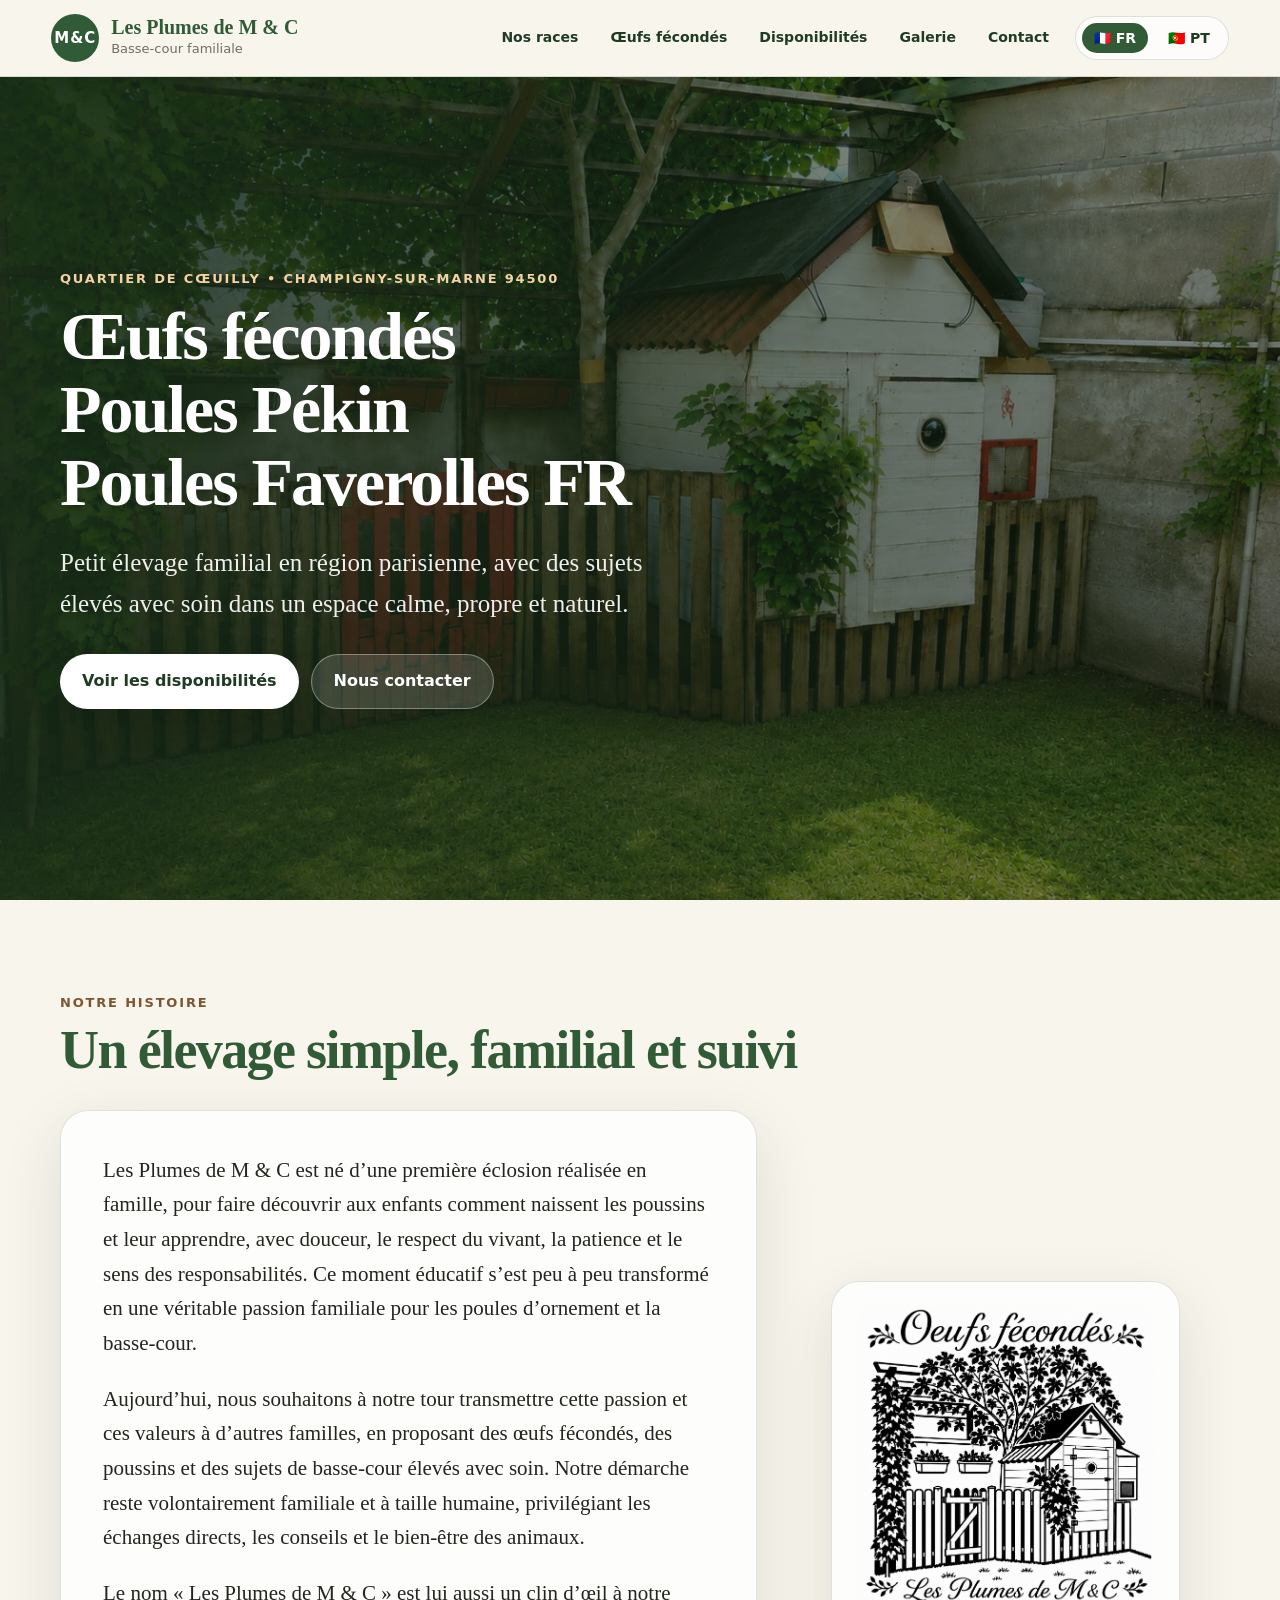
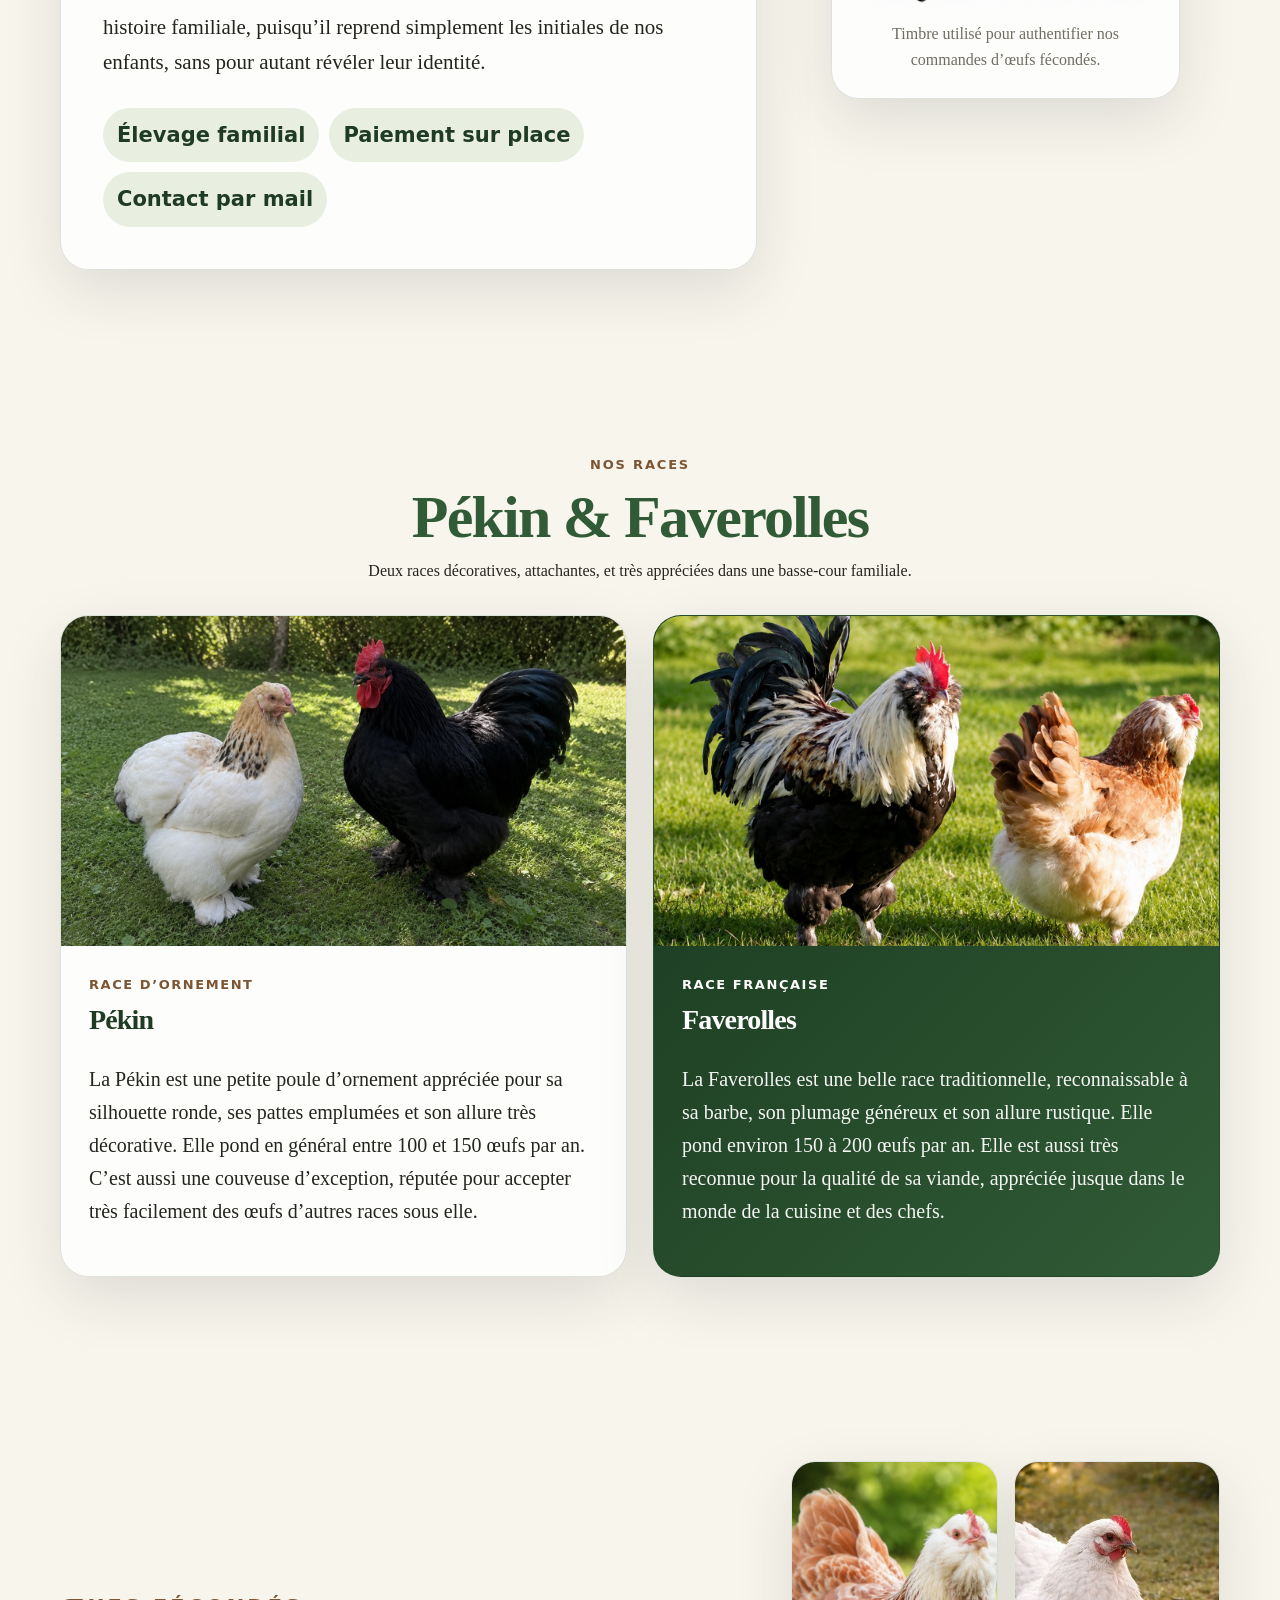
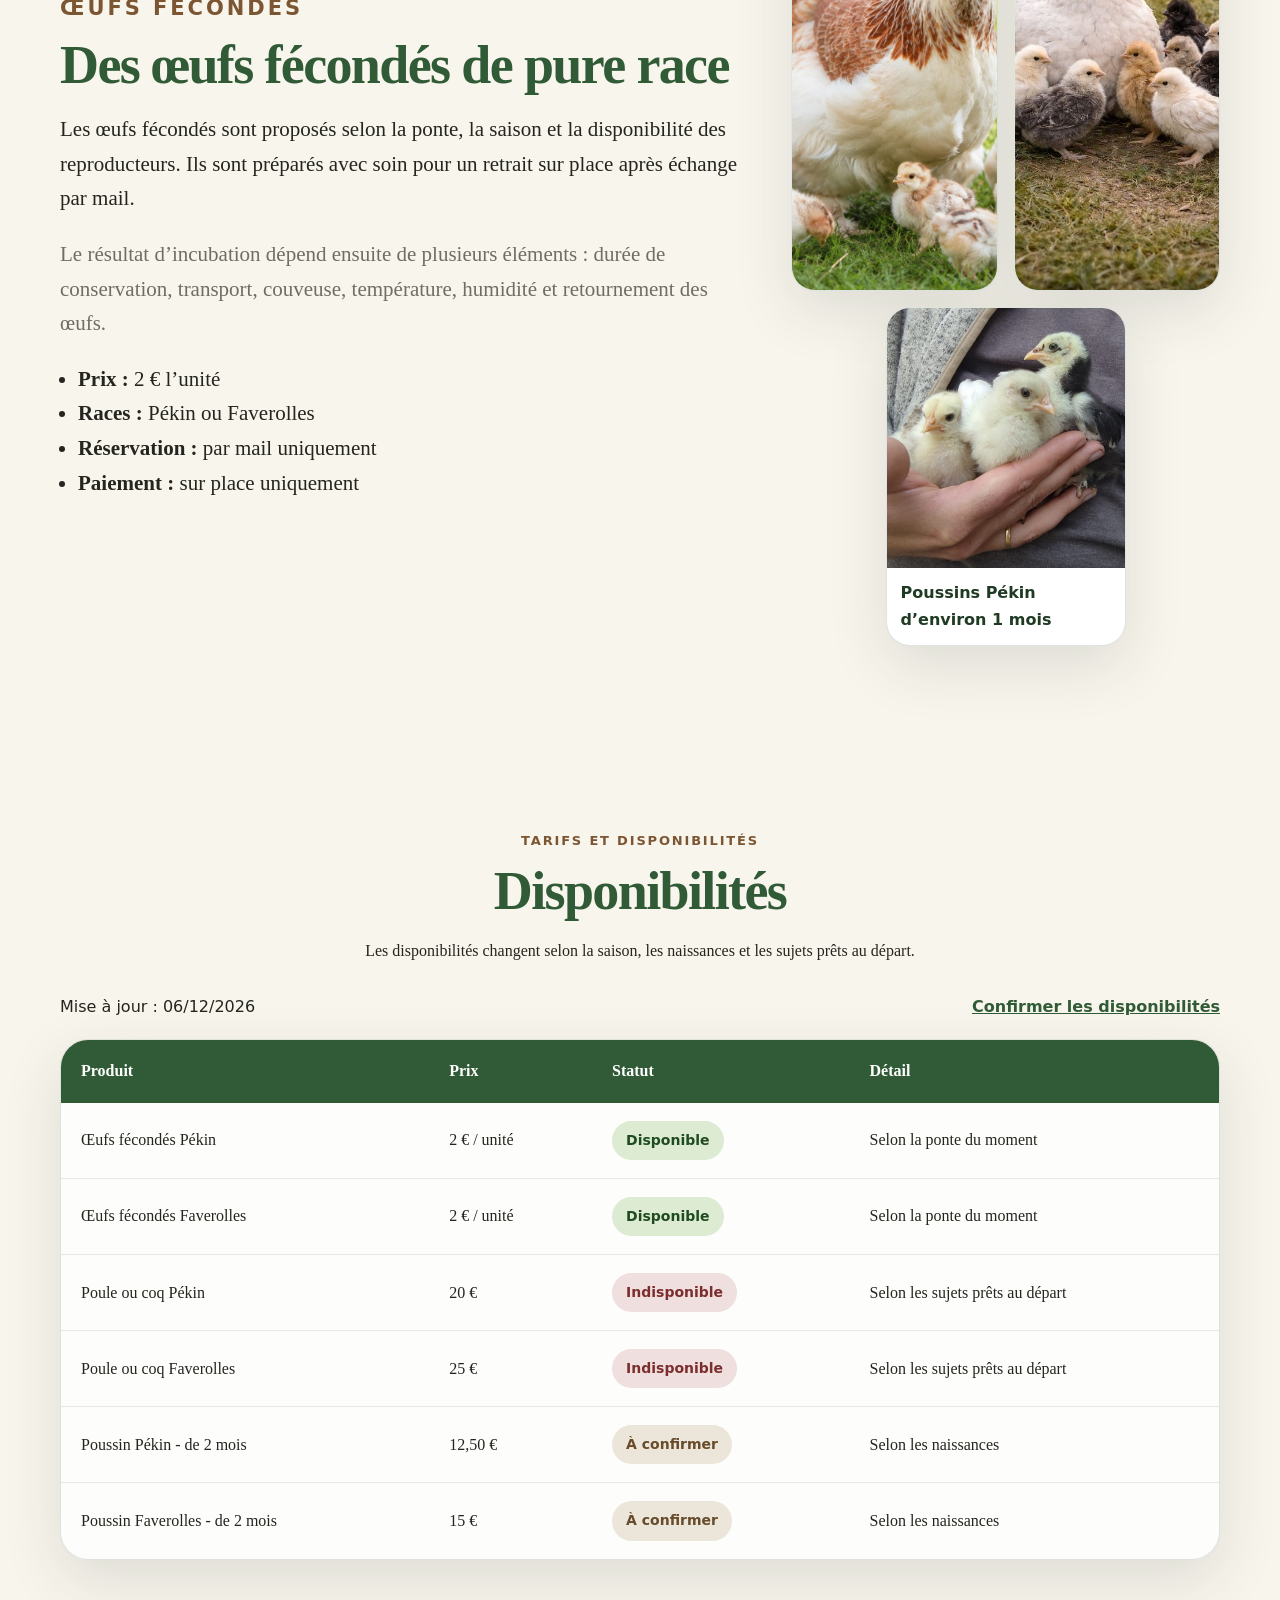
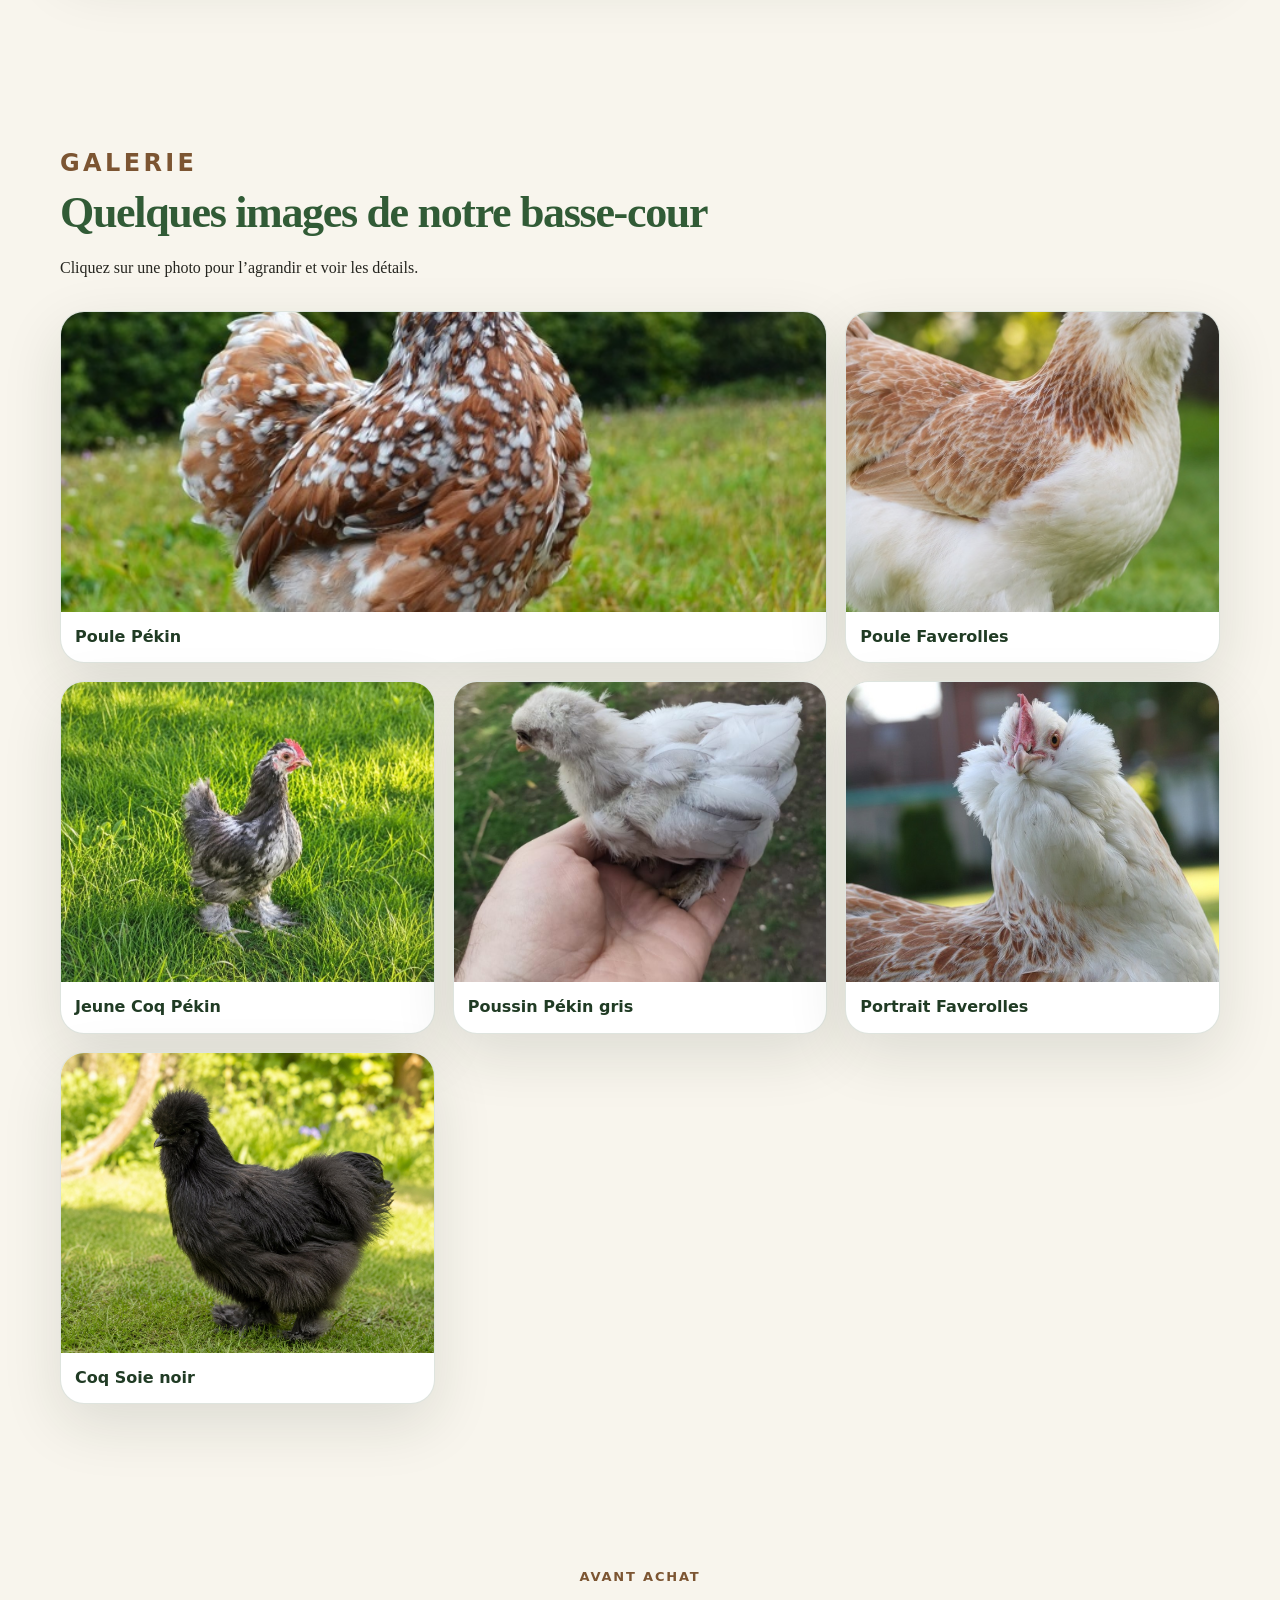
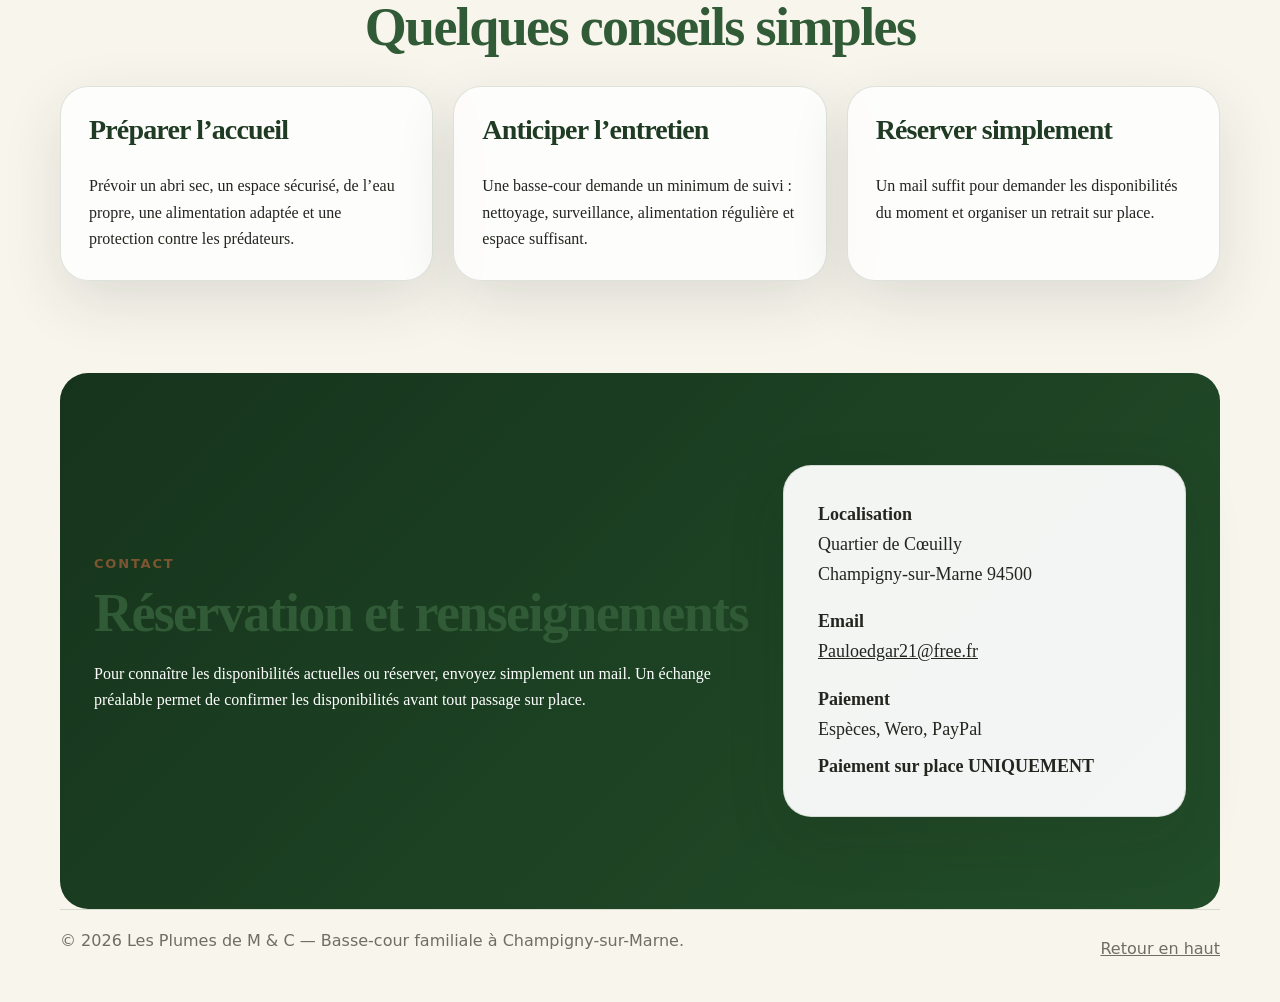
==== index.html @ f0956354 "Add files via upload" ====
<!doctype html>
<html lang="fr">
<head>
  <meta charset="utf-8">
  <meta name="viewport" content="width=device-width, initial-scale=1">
  <meta name="google-site-verification" content="p_xJLM_BQRLrhtZW30gcopMMc7EZosn-AhPQJp8Wfqo" />
  <title>Les Plumes de M & C | Œufs fécondés, poules Pékin et Faverolles</title>
  <meta name="description" content="Petit élevage familial à Champigny-sur-Marne : œufs fécondés, poules Pékin, Faverolles, poussins et renseignements par mail.">
  <meta name="theme-color" content="#315b36">
  <meta property="og:title" content="Les Plumes de M & C">
  <meta property="og:description" content="Œufs fécondés, poules Pékin et Faverolles à Champigny-sur-Marne.">
  <meta property="og:image" content="assets/img/aperçu-partage.jpg">
  <link rel="icon" href="assets/icons/favicon.png">
  <link rel="apple-touch-icon" href="assets/icons/favicon.png">
  <link rel="stylesheet" href="style.css">
</head>
<body>
  <a class="skip-link" href="#contenu">Aller au contenu</a>

  <header class="site-header" id="top">
    <a class="brand" href="#accueil" aria-label="Retour à l’accueil">
      <span class="brand-mark">M&C</span>
      <span>
        <strong data-i18n="brand.title">Les Plumes de M & C</strong>
        <em data-i18n="brand.subtitle">Basse-cour familiale</em>
      </span>
    </a>

    <div class="header-tools">
      <nav id="navigation" class="site-nav" aria-label="Navigation principale">
        <a href="#races" data-i18n="nav.races">Nos races</a>
        <a href="#oeufs" data-i18n="nav.eggs">Œufs fécondés</a>
        <a href="#disponibilites" data-i18n="nav.availability">Disponibilités</a>
        <a href="#galerie" data-i18n="nav.gallery">Galerie</a>
        <a href="#contact" data-i18n="nav.contact">Contact</a>
      </nav>

      <div class="language-switcher" aria-label="Choix de la langue">
        <button class="lang-btn active" type="button" data-lang="fr" aria-pressed="true">🇫🇷 FR</button>
        <button class="lang-btn" type="button" data-lang="pt" aria-pressed="false">🇵🇹 PT</button>
      </div>

      <button class="nav-toggle" type="button" aria-expanded="false" aria-controls="navigation">Menu</button>
    </div>
  </header>

  <main id="contenu">
    <section id="accueil" class="hero">
      <div class="hero-bg" role="img" aria-label="Espace de basse-cour familial avec poulailler"></div>
      <div class="hero-overlay"></div>
      <div class="hero-content">
        <p class="eyebrow" data-i18n="hero.eyebrow">Quartier de Cœuilly • Champigny-sur-Marne 94500</p>
        <h1>
          <span data-i18n="hero.title1">Œufs fécondés</span>
          <span data-i18n="hero.title2">Poules Pékin</span>
          <span data-i18n="hero.title3">Poules Faverolles FR</span>
        </h1>
        <p class="lead" data-i18n="hero.lead">Petit élevage familial en région parisienne, avec des sujets élevés avec soin dans un espace calme, propre et naturel.</p>
        <div class="hero-actions">
          <a class="button" href="#disponibilites" data-i18n="hero.button1">Voir les disponibilités</a>
          <a class="button button-light contact-mail-link" href="mailto:Pauloedgar21@free.fr?subject=Demande%20de%20renseignements%20-%20Les%20Plumes%20de%20M%20%26%20C" data-i18n="hero.button2">Nous contacter</a>
        </div>
      </div>
    </section>

    <section class="section story">
      <div class="section-heading">
        <p class="eyebrow" data-i18n="story.eyebrow">Notre histoire</p>
        <h2 data-i18n="story.heading">Un élevage simple, familial et suivi</h2>
      </div>
      <div class="story-grid">
        <div class="story-text">
          <p data-i18n="story.p1">Les Plumes de M & C est né d’une première éclosion réalisée en famille, pour faire découvrir aux enfants comment naissent les poussins et leur apprendre, avec douceur, le respect du vivant, la patience et le sens des responsabilités. Ce moment éducatif s’est peu à peu transformé en une véritable passion familiale pour les poules d’ornement et la basse-cour.</p>
          <p data-i18n="story.p2">Aujourd’hui, nous souhaitons à notre tour transmettre cette passion et ces valeurs à d’autres familles, en proposant des œufs fécondés, des poussins et des sujets de basse-cour élevés avec soin. Notre démarche reste volontairement familiale et à taille humaine, privilégiant les échanges directs, les conseils et le bien-être des animaux.</p>
          <p data-i18n="story.p3">Le nom « Les Plumes de M & C » est lui aussi un clin d’œil à notre histoire familiale, puisqu’il reprend simplement les initiales de nos enfants, sans pour autant révéler leur identité.</p>
          <div class="trust-row" aria-label="Points importants">
            <span data-i18n="story.tag1">Élevage familial</span>
            <span data-i18n="story.tag2">Paiement sur place</span>
            <span data-i18n="story.tag3">Contact par mail</span>
          </div>
        </div>
        <figure class="stamp-card">
          <img src="assets/img/logo-tampon.png" alt="Tampon Les Plumes de M & C - Œufs fécondés">
          <figcaption data-i18n="story.caption">Le visuel utilisé pour les commandes d’œufs fécondés.</figcaption>
        </figure>
      </div>
    </section>

    <section id="races" class="section">
      <div class="section-heading centered races-heading">
        <p class="eyebrow" data-i18n="races.eyebrow">Nos races</p>
        <h2 data-i18n="races.heading">Pékin & Faverolles</h2>
        <p data-i18n="races.intro">Deux races décoratives, attachantes, et très appréciées dans une basse-cour familiale.</p>
      </div>
      <div class="race-grid">
        <article class="race-card">
          <img src="assets/img/race-pekin.jpg" alt="Couple de poules Pékin dans l’herbe" loading="lazy">
          <div class="race-content">
            <p class="race-label" data-i18n="races.pekin.label">Race d’ornement</p>
            <h3 data-i18n="races.pekin.title">Pékin</h3>
            <p data-i18n="races.pekin.text">La Pékin est une petite poule d’ornement appréciée pour sa silhouette ronde, ses pattes emplumées et son allure très décorative. Elle pond en général entre 100 et 150 œufs par an. C’est aussi une couveuse d’exception, réputée pour accepter très facilement des œufs d’autres races sous elle.</p>
          </div>
        </article>
        <article class="race-card featured">
          <img src="assets/img/race-faverolles.jpg" alt="Couple de Faverolles dans l’herbe" loading="lazy">
          <div class="race-content">
            <p class="race-label" data-i18n="races.faverolles.label">Race française</p>
            <h3 data-i18n="races.faverolles.title">Faverolles</h3>
            <p data-i18n="races.faverolles.text">La Faverolles est une belle race traditionnelle, reconnaissable à sa barbe, son plumage généreux et son allure rustique. Elle pond environ 150 à 200 œufs par an. Elle est aussi très reconnue pour la qualité de sa viande, appréciée jusque dans le monde de la cuisine et des chefs.</p>
          </div>
        </article>
      </div>
    </section>

    <section id="oeufs" class="section split-section">
      <div class="split-text">
        <p class="eyebrow" data-i18n="eggs.eyebrow">Œufs fécondés</p>
        <h2 data-i18n="eggs.heading">Des œufs fécondés de pure race</h2>
        <p data-i18n="eggs.text1">Les œufs fécondés sont proposés selon la ponte, la saison et la disponibilité des reproducteurs. Ils sont préparés avec soin pour un retrait sur place après échange par mail.</p>
        <p class="note" data-i18n="eggs.text2">Le résultat d’incubation dépend ensuite de plusieurs éléments : durée de conservation, transport, couveuse, température, humidité et retournement des œufs.</p>
        <ul class="clean-list">
          <li><strong data-i18n="eggs.priceLabel">Prix :</strong> <span data-i18n="eggs.priceValue">2 € l’unité</span></li>
          <li><strong data-i18n="eggs.racesLabel">Races :</strong> <span data-i18n="eggs.racesValue">Pékin ou Faverolles</span></li>
          <li><strong data-i18n="eggs.bookingLabel">Réservation :</strong> <span data-i18n="eggs.bookingValue">par mail uniquement</span></li>
          <li><strong data-i18n="eggs.paymentLabel">Paiement :</strong> <span data-i18n="eggs.paymentValue">sur place uniquement</span></li>
        </ul>
      </div>
      <div class="eggs-photo-layout" aria-label="Photos de poules et poussins">
        <figure class="eggs-photo large">
          <img src="assets/img/eggs-pekin-maman.jpg" alt="Poule Pékin avec ses poussins" loading="lazy">
          <figcaption data-i18n="eggs.caption1">Pékin avec ses poussins</figcaption>
        </figure>
        <figure class="eggs-photo large">
          <img src="assets/img/eggs-faverolles-maman.jpg" alt="Faverolles avec ses poussins" loading="lazy">
          <figcaption data-i18n="eggs.caption2">Faverolles avec ses poussins</figcaption>
        </figure>
        <figure class="eggs-photo small">
          <img src="assets/img/eggs-poussins-1mois.jpg" alt="Poussins Pékin d’environ un mois" loading="lazy">
          <figcaption data-i18n="eggs.caption3">Poussins Pékin d’environ 1 mois</figcaption>
        </figure>
      </div>
    </section>

    <section id="disponibilites" class="section availability-section">
      <div class="section-heading centered">
        <p class="eyebrow" data-i18n="availability.eyebrow">Tarifs et disponibilités</p>
        <h2 data-i18n="availability.heading">Disponibilités</h2>
        <p data-i18n="availability.intro">Les disponibilités changent selon la saison, les naissances et les sujets prêts au départ.</p>
      </div>
      <div class="availability-meta">
        <span id="last-update">Mise à jour : 30/05/2026</span>
        <a class="availability-mail-link" href="mailto:Pauloedgar21@free.fr?subject=Demande%20de%20disponibilit%C3%A9s%20-%20Les%20Plumes%20de%20M%20%26%20C" data-i18n="availability.link">Confirmer les disponibilités</a>
      </div>
      <div class="table-card">
        <table>
          <thead>
            <tr>
              <th data-i18n="availability.table.product">Produit</th>
              <th data-i18n="availability.table.price">Prix</th>
              <th data-i18n="availability.table.status">Statut</th>
              <th data-i18n="availability.table.detail">Détail</th>
            </tr>
          </thead>
          <tbody id="availability-body">
            <tr><td colspan="4" data-i18n="availability.loading">Chargement des disponibilités…</td></tr>
          </tbody>
        </table>
      </div>
    </section>

    <section id="galerie" class="section gallery-section">
      <div class="section-heading gallery-heading">
        <p class="eyebrow gallery-kicker" data-i18n="gallery.eyebrow">Galerie</p>
        <h2 class="gallery-title" data-i18n="gallery.heading">Quelques images de notre basse-cour</h2>
        <p data-i18n="gallery.intro">Cliquez sur une photo pour l’agrandir et voir les détails.</p>
      </div>
      <div class="gallery">
        <figure class="wide">
          <img src="assets/img/gallery-poule-pekin-correct.jpg" alt="Poule Pékin" loading="lazy">
          <figcaption data-i18n="gallery.caption1">Poule Pékin</figcaption>
        </figure>
        <figure>
          <img src="assets/img/gallery-poule-faverolles.jpg" alt="Poule Faverolles" loading="lazy">
          <figcaption data-i18n="gallery.caption2">Poule Faverolles</figcaption>
        </figure>
        <figure>
          <img src="assets/img/gallery-jeune-coq-pekin.jpg" alt="Jeune coq Pékin" loading="lazy">
          <figcaption data-i18n="gallery.caption3">Jeune Coq Pékin</figcaption>
        </figure>
        <figure>
          <img src="assets/img/galerie-poussin-gris.jpg" alt="Poussin Pékin gris" loading="lazy">
          <figcaption data-i18n="gallery.caption4">Poussin Pékin gris</figcaption>
        </figure>
        <figure>
          <img src="assets/img/gallery-portrait-faverolles.jpg" alt="Portrait Faverolles" loading="lazy">
          <figcaption data-i18n="gallery.caption5">Portrait Faverolles</figcaption>
        </figure>
        <figure>
          <img src="assets/img/gallery-poule-soie-noire.jpg" alt="Coq Soie noir" loading="lazy">
          <figcaption data-i18n="gallery.caption6">Coq Soie noir</figcaption>
        </figure>
      </div>
    </section>

    <section id="conseils" class="section advice-section">
      <div class="section-heading centered">
        <p class="eyebrow" data-i18n="tips.eyebrow">Avant achat</p>
        <h2 data-i18n="tips.heading">Quelques conseils simples</h2>
      </div>
      <div class="advice-grid">
        <article>
          <h3 data-i18n="tips.card1.title">Préparer l’accueil</h3>
          <p data-i18n="tips.card1.text">Prévoir un abri sec, un espace sécurisé, de l’eau propre, une alimentation adaptée et une protection contre les prédateurs.</p>
        </article>
        <article>
          <h3 data-i18n="tips.card2.title">Anticiper l’entretien</h3>
          <p data-i18n="tips.card2.text">Une basse-cour demande un minimum de suivi : nettoyage, surveillance, alimentation régulière et espace suffisant.</p>
        </article>
        <article>
          <h3 data-i18n="tips.card3.title">Réserver simplement</h3>
          <p data-i18n="tips.card3.text">Un mail suffit pour demander les disponibilités du moment et organiser un retrait sur place.</p>
        </article>
      </div>
    </section>

    <section id="contact" class="section contact-section">
      <div>
        <p class="eyebrow" data-i18n="contact.eyebrow">Contact</p>
        <h2 data-i18n="contact.heading">Réservation et renseignements</h2>
        <p data-i18n="contact.text">Pour connaître les disponibilités actuelles ou réserver, envoyez simplement un mail. Un échange préalable permet de confirmer les disponibilités avant tout passage sur place.</p>
      </div>
      <div class="contact-card">
        <p><strong data-i18n="contact.locationLabel">Localisation</strong><br><span data-i18n="contact.location1">Quartier de Cœuilly</span><br><span data-i18n="contact.location2">Champigny-sur-Marne 94500</span></p>
        <p><strong data-i18n="contact.emailLabel">Email</strong><br><a class="contact-mail-link" href="mailto:Pauloedgar21@free.fr?subject=Demande%20de%20renseignements%20-%20Les%20Plumes%20de%20M%20%26%20C">Pauloedgar21@free.fr</a></p>
        <p class="payment-block"><strong data-i18n="contact.paymentLabel">Paiement</strong><br><span data-i18n="contact.paymentTextLine1">Espèces, Wero, PayPal</span><br><strong class="payment-emphasis" data-i18n="contact.paymentTextLine2">Paiement sur place UNIQUEMENT</strong></p>
      </div>
    </section>
  </main>

  <div class="lightbox" id="photo-lightbox" aria-hidden="true" role="dialog" aria-label="Photo agrandie">
    <button class="lightbox-close" type="button" aria-label="Fermer la photo agrandie">×</button>
    <img class="lightbox-image" src="" alt="">
    <p class="lightbox-caption"></p>
  </div>

  <footer class="site-footer">
    <p id="footer-text">© <span id="year"></span> Les Plumes de M & C — Basse-cour familiale à Champigny-sur-Marne.</p>
    <a href="#accueil" data-i18n="footer.backToTop">Retour en haut</a>
  </footer>

  <script src="disponibilites.js"></script>
  <script src="script.js"></script>
  <script data-goatcounter="https://paulo.goatcounter.com/count" async src="//gc.zgo.at/count.js"></script>
</body>
</html>
---- style.css ----
/* Les Plumes de M & C — version finale bilingue */
:root {
  --green: #315b36;
  --green-dark: #203b24;
  --green-soft: #e8efe0;
  --green-fade: rgba(49, 91, 54, 0.08);
  --cream: #f8f5ed;
  --cream-2: #efe8d9;
  --brown: #7c5532;
  --text: #25251f;
  --muted: #706d62;
  --white: #ffffff;
  --border: rgba(49, 91, 54, 0.16);
  --shadow: 0 20px 60px rgba(27, 42, 25, 0.12);
  --radius: 28px;
  --max: 1160px;
}
* { box-sizing: border-box; }
html { scroll-behavior: smooth; }
body {
  margin: 0;
  font-family: ui-serif, Georgia, "Times New Roman", serif;
  color: var(--text);
  background: var(--cream);
  line-height: 1.65;
  cursor: url("assets/icons/chick-cursor.png") 8 8, auto;
}
img { display: block; max-width: 100%; }
a, button, .gallery img, .race-card img, .eggs-photo img, .stamp-card img {
  cursor: url("assets/icons/chick-cursor.png") 8 8, pointer;
}
a { color: inherit; }
.skip-link {
  position: absolute; left: -999px; top: 12px; z-index: 999;
  padding: 10px 14px; background: var(--green); color: var(--white); border-radius: 999px;
}
.skip-link:focus { left: 12px; }
.site-header {
  position: sticky; top: 0; z-index: 30;
  display: flex; align-items: center; justify-content: space-between; gap: 20px;
  padding: 14px clamp(18px, 4vw, 54px);
  background: rgba(248, 245, 237, 0.92);
  border-bottom: 1px solid var(--border);
  backdrop-filter: blur(14px);
}
.brand { display: inline-flex; align-items: center; gap: 12px; min-width: 0; text-decoration: none; }
.brand-mark {
  display: grid; place-items: center; width: 48px; height: 48px; border-radius: 50%;
  color: var(--white); background: var(--green);
  font: 800 15px/1 ui-sans-serif, system-ui, sans-serif; letter-spacing: 0.06em;
}
.brand strong, .brand em { display: block; }
.brand strong { color: var(--green); font-size: 20px; line-height: 1.1; }
.brand em {
  color: var(--muted); font-size: 13px; font-style: normal;
  font-family: ui-sans-serif, system-ui, sans-serif;
}
.header-tools { display: flex; align-items: center; gap: 14px; }
.site-nav {
  display: flex; align-items: center; gap: 8px;
  font-family: ui-sans-serif, system-ui, sans-serif;
}
.site-nav a {
  padding: 9px 12px; border-radius: 999px; color: var(--green-dark);
  text-decoration: none; font-size: 14px; font-weight: 700;
}
.site-nav a:hover { background: var(--green-soft); }
.language-switcher {
  display: inline-flex; align-items: center; gap: 8px; padding: 6px;
  border: 1px solid var(--border); border-radius: 999px; background: rgba(255,255,255,0.7);
}
.lang-btn {
  border: 0; background: transparent; color: var(--green-dark);
  padding: 8px 12px; border-radius: 999px; font: 700 14px/1 ui-sans-serif, system-ui, sans-serif;
}
.lang-btn.active { background: var(--green); color: var(--white); }
.nav-toggle {
  display: none; border: 1px solid var(--border); border-radius: 999px;
  background: var(--white); color: var(--green-dark); padding: 9px 14px; font-weight: 800;
}
.hero {
  position: relative; min-height: calc(100vh - 77px); display: grid; place-items: center;
  overflow: hidden; color: var(--white);
}
.hero-bg, .hero-overlay { position: absolute; inset: 0; }
.hero-bg {
  background-image: url("assets/img/hero-poulailler.jpg");
  background-size: cover; background-position: center; transform: scale(1.02);
}
.hero-overlay {
  background: linear-gradient(90deg, rgba(23, 43, 24, 0.86), rgba(23, 43, 24, 0.58) 48%, rgba(23, 43, 24, 0.20)),
              linear-gradient(0deg, rgba(20, 32, 18, 0.25), rgba(20, 32, 18, 0.25));
}
.hero-content { position: relative; z-index: 1; width: min(var(--max), calc(100% - 40px)); padding: 78px 0; }
.eyebrow {
  margin: 0 0 10px; color: var(--brown);
  font-family: ui-sans-serif, system-ui, sans-serif; font-size: 13px; font-weight: 900;
  letter-spacing: 0.14em; text-transform: uppercase;
}
.hero .eyebrow { color: #f2d3a6; }
h1, h2, h3, p { margin-top: 0; }
h1, h2, h3 { line-height: 1.08; letter-spacing: -0.03em; }
h1 {
  max-width: 760px; margin-bottom: 22px; font-size: clamp(36px, 5.5vw, 68px);
}
h1 span { display: block; }
h2 { margin-bottom: 18px; color: var(--green); font-size: clamp(30px, 4.4vw, 54px); }
h3 { color: var(--green-dark); font-size: 28px; }
.lead {
  max-width: 650px; margin-bottom: 30px; color: rgba(255, 255, 255, 0.92); font-size: clamp(18px, 2.6vw, 25px);
}
.button {
  display: inline-flex; align-items: center; justify-content: center; min-height: 48px;
  padding: 13px 22px; border-radius: 999px; background: var(--white); color: var(--green-dark);
  text-decoration: none; font-family: ui-sans-serif, system-ui, sans-serif; font-weight: 900;
  box-shadow: 0 12px 35px rgba(0, 0, 0, 0.12);
}
.button:hover { transform: translateY(-1px); }
.button-light {
  background: rgba(255, 255, 255, 0.14); color: var(--white);
  border: 1px solid rgba(255, 255, 255, 0.35); box-shadow: none;
}
.hero-actions { display: flex; flex-wrap: wrap; gap: 12px; }
.section { width: min(var(--max), calc(100% - 40px)); margin: 0 auto; padding: 92px 0; }
.section-heading { max-width: 760px; margin-bottom: 30px; }
.section-heading.centered { margin-left: auto; margin-right: auto; text-align: center; }
.races-heading h2 { margin-bottom: 8px; font-size: clamp(34px, 5vw, 60px); }
.story-grid, .contact-section, .split-section {
  display: grid; grid-template-columns: minmax(0, 1.3fr) minmax(280px, 0.8fr); gap: 34px; align-items: center;
}
.story-text, .stamp-card, .race-card, .table-card, .advice-grid article, .contact-card {
  border: 1px solid var(--border); border-radius: var(--radius); background: rgba(255, 255, 255, 0.75); box-shadow: var(--shadow);
}
.story-text { padding: 42px; font-size: clamp(18px, 2vw, 21px); }
.trust-row {
  display: flex; flex-wrap: wrap; gap: 10px; margin-top: 28px;
  font-family: ui-sans-serif, system-ui, sans-serif;
}
.trust-row span {
  display: inline-flex; align-items: center; padding: 10px 14px; border-radius: 999px;
  background: var(--green-soft); color: var(--green-dark); font-weight: 800;
}
.stamp-card { padding: 24px; }
.stamp-card img {
  width: 100%; max-width: 360px; margin: 0 auto 16px; border-radius: 24px; background: #fff;
}
.stamp-card figcaption { color: var(--muted); text-align: center; }
.race-grid { display: grid; grid-template-columns: repeat(2, minmax(0, 1fr)); gap: 26px; }
.race-card { overflow: hidden; }
.race-card img { width: 100%; height: 330px; object-fit: cover; }
.race-content { padding: 28px; }
.race-label {
  margin-bottom: 10px; color: var(--brown); font-family: ui-sans-serif, system-ui, sans-serif;
  text-transform: uppercase; letter-spacing: 0.12em; font-size: 13px; font-weight: 900;
}
.race-card p:not(.race-label) { font-size: 20px; }
.race-card.featured { background: linear-gradient(135deg, #18361e, var(--green)); color: var(--white); }
.race-card.featured h3, .race-card.featured .race-label { color: #fff; }
.race-card.featured p:not(.race-label) { color: rgba(255,255,255,0.95); }
.split-text p, .split-text li { font-size: clamp(18px, 2vw, 21px); }
.clean-list { padding-left: 18px; }
.note { color: var(--muted); }
.eggs-photo-layout {
  display: grid; grid-template-columns: 1fr 1fr; gap: 16px; align-items: stretch;
}
.eggs-photo {
  margin: 0; overflow: hidden; border-radius: 24px; border: 1px solid var(--border); background: #fff; box-shadow: var(--shadow);
}
.eggs-photo img { width: 100%; height: 100%; object-fit: cover; }
.eggs-photo.large { min-height: 430px; }
.eggs-photo.small { grid-column: 1 / -1; max-width: 240px; justify-self: center; }
.eggs-photo.small img { height: 260px; }
.eggs-photo figcaption {
  padding: 12px 14px; font-family: ui-sans-serif, system-ui, sans-serif; font-weight: 700; color: var(--green-dark);
}
.availability-meta {
  display: flex; flex-wrap: wrap; justify-content: space-between; gap: 16px; align-items: center; margin-bottom: 18px;
}
.availability-meta span, .availability-meta a { font-family: ui-sans-serif, system-ui, sans-serif; }
.availability-meta a { color: var(--green); font-weight: 800; }
.table-card { overflow: hidden; }
table { width: 100%; border-collapse: collapse; }
thead { background: var(--green); color: var(--white); }
th, td { padding: 18px 20px; text-align: left; border-bottom: 1px solid rgba(49, 91, 54, 0.12); }
tr:last-child td { border-bottom: 0; }
.status {
  display: inline-flex; align-items: center; padding: 8px 14px; border-radius: 999px;
  font-family: ui-sans-serif, system-ui, sans-serif; font-size: 14px; font-weight: 900;
}
.status.disponible { background: #dcebd1; color: #204b20; }
.status.confirmer { background: #ece5da; color: #674b2a; }
.status.indisponible { background: #efdfdf; color: #7c2e2e; }
.gallery { display: grid; grid-template-columns: repeat(3, minmax(0, 1fr)); gap: 18px; }
.gallery figure {
  margin: 0; overflow: hidden; border-radius: 24px; border: 1px solid var(--border); background: #fff; box-shadow: var(--shadow);
}
.gallery figure.wide { grid-column: span 2; }
.gallery img { width: 100%; height: 300px; object-fit: cover; }
.gallery figcaption {
  padding: 12px 14px; font-family: ui-sans-serif, system-ui, sans-serif; font-weight: 700; color: var(--green-dark);
}
.advice-section { padding-top: 70px; }
.advice-grid { display: grid; grid-template-columns: repeat(3, minmax(0, 1fr)); gap: 20px; }
.advice-grid article { padding: 28px; }
.advice-grid p { margin-bottom: 0; }
.contact-section {
  width: min(var(--max), calc(100% - 40px)); margin: 0 auto; padding: 92px 0;
  color: var(--white);
}
.contact-section > div:first-child {
  padding: 10px 0;
}
.contact-section {
  background: linear-gradient(135deg, #16341c, #224d29); border-radius: var(--radius); padding-inline: 34px;
}
.contact-card { padding: 34px; background: rgba(255,255,255,0.95); color: var(--text); }
.contact-card p { font-size: 18px; }
.playground {
  position: relative; overflow: hidden; width: min(var(--max), calc(100% - 40px)); margin: 0 auto 10px; height: 120px;
}
.playground-inner {
  position: absolute; inset: 0; border-top: 2px dashed rgba(124,85,50,0.24);
}
.decor-egg, .play-chick { position: absolute; display: block; }
.decor-egg {
  width: 22px; height: 30px; border-radius: 50% 50% 46% 46% / 58% 58% 42% 42%;
  background: radial-gradient(circle at 35% 25%, #fff5de, #ecd2a5 60%, #d0a96e 100%);
  box-shadow: 0 8px 14px rgba(0,0,0,0.12);
}
.egg-a { left: 18%; bottom: 18px; }
.egg-b { right: 20%; bottom: 14px; }
.play-chick {
  width: 30px; height: 30px; border-radius: 50%; background: #ffd95a;
  box-shadow: inset -4px -6px 0 rgba(237, 181, 0, 0.35), 0 6px 10px rgba(0,0,0,0.12);
  bottom: 20px; animation: hop 5s ease-in-out infinite;
}
.play-chick::before, .play-chick::after { content: ""; position: absolute; }
.play-chick::before {
  width: 14px; height: 12px; border-radius: 50%; background: #ffe77d; left: 8px; top: -6px;
  box-shadow: inset -2px -3px 0 rgba(237,181,0,0.3);
}
.play-chick::after {
  width: 7px; height: 7px; background: #f3a23a; clip-path: polygon(0 50%, 100% 0, 100% 100%); right: 1px; top: 7px;
}
.play-chick.c1 { left: 8%; animation-delay: 0s; }
.play-chick.c2 { left: 28%; animation-delay: 1s; }
.play-chick.c3 { left: 44%; animation-delay: 0.5s; }
.play-chick.c4 { left: 63%; animation-delay: 1.8s; }
.play-chick.c5 { left: 79%; animation-delay: 0.9s; }
@keyframes hop {
  0%, 100% { transform: translateY(0) translateX(0) scale(1); }
  15% { transform: translateY(-12px) translateX(10px) scale(1.03); }
  30% { transform: translateY(0) translateX(20px) scale(1); }
  45% { transform: translateY(-8px) translateX(10px) scale(1.02); }
  60% { transform: translateY(0) translateX(0) scale(1); }
  75% { transform: translateY(-10px) translateX(-8px) scale(1.03); }
}
.lightbox {
  position: fixed; inset: 0; display: none; place-items: center; padding: 24px;
  background: rgba(17, 28, 18, 0.84); z-index: 60;
}
.lightbox.is-open { display: grid; }
.lightbox-image {
  max-width: min(92vw, 1200px); max-height: 78vh; border-radius: 20px; box-shadow: 0 20px 60px rgba(0,0,0,0.35);
}
.lightbox-caption { color: #fff; text-align: center; margin: 14px 0 0; max-width: 760px; }
.lightbox-close {
  position: absolute; top: 18px; right: 22px; border: 0; background: rgba(255,255,255,0.14); color: #fff;
  width: 48px; height: 48px; border-radius: 50%; font-size: 30px;
}
.site-footer {
  display: flex; justify-content: space-between; gap: 20px; align-items: center;
  width: min(var(--max), calc(100% - 40px)); margin: 0 auto 32px; padding-top: 18px;
  border-top: 1px solid var(--border);
  font-family: ui-sans-serif, system-ui, sans-serif; color: var(--muted);
}
@media (max-width: 980px) {
  .header-tools { gap: 10px; }
  .site-nav {
    position: absolute; top: calc(100% + 10px); right: 20px; left: 20px; display: none; flex-direction: column;
    align-items: stretch; padding: 14px; background: rgba(248,245,237,0.98); border: 1px solid var(--border);
    border-radius: 22px; box-shadow: var(--shadow);
  }
  .site-nav.is-open { display: flex; }
  .nav-toggle { display: inline-flex; }
  .site-header { align-items: flex-start; }
  .header-tools { flex-wrap: wrap; justify-content: flex-end; }
  .story-grid, .contact-section, .split-section, .race-grid, .advice-grid { grid-template-columns: 1fr; }
  .gallery { grid-template-columns: 1fr 1fr; }
  .gallery figure.wide { grid-column: auto; }
  .eggs-photo-layout { grid-template-columns: 1fr; }
  .eggs-photo.large { min-height: 340px; }
}
@media (max-width: 700px) {
  .site-header { flex-direction: column; align-items: stretch; }
  .brand { justify-content: center; }
  .header-tools { justify-content: center; }
  .site-footer { flex-direction: column; align-items: flex-start; }
  .story-text, .stamp-card, .contact-card, .race-content, .advice-grid article { padding: 22px; }
  .section, .contact-section { padding-top: 72px; padding-bottom: 72px; }
  .gallery { grid-template-columns: 1fr; }
  .gallery img { height: 260px; }
  .playground { height: 90px; }
  .play-chick { width: 24px; height: 24px; }
  .contact-section { padding-inline: 22px; }
}


.story .section-heading h2 { margin-bottom: 10px; }
.story .section-heading .eyebrow { margin-bottom: 8px; }
.gallery-heading .gallery-kicker { font-size: clamp(18px, 2.2vw, 24px); margin-bottom: 6px; }
.gallery-heading .gallery-title { font-size: clamp(26px, 4vw, 44px); }
.eggs-photo img { object-position: center center; }
.eggs-photo.large img { height: 100%; object-fit: cover; }
.eggs-photo.large figcaption { text-align: center; }
.eggs-photo.small img { object-fit: cover; object-position: center; }
.payment-block { margin-bottom: 0; }
.payment-emphasis { display: inline-block; margin-top: 8px; }
.hatchery { padding-top: 28px; padding-bottom: 82px; }
.hatchery-row {
  display: flex; justify-content: center; align-items: end; gap: 22px; flex-wrap: wrap;
  min-height: 132px; border-top: 2px dashed rgba(124,85,50,0.22); padding-top: 26px;
}
.hatching-egg {
  position: relative; width: 74px; height: 92px; display: inline-block;
  background: linear-gradient(180deg, #fffaf1 0%, #f0dec0 68%, #dec098 100%);
  border-radius: 50% 50% 45% 45% / 58% 58% 42% 42%;
  box-shadow: inset 0 -6px 10px rgba(181,138,87,0.22), 0 10px 20px rgba(0,0,0,0.08);
  animation: eggWobble 5.4s ease-in-out infinite;
}
.hatching-egg::before,
.hatching-egg::after {
  content: ""; position: absolute; left: 50%; transform: translateX(-50%);
}
.hatching-egg::before {
  top: 38px; width: 56px; height: 18px;
  background: linear-gradient(180deg, rgba(132,98,63,0.22), rgba(132,98,63,0.05));
  clip-path: polygon(0 56%, 10% 24%, 22% 56%, 34% 16%, 47% 60%, 58% 18%, 70% 58%, 82% 20%, 100% 56%, 100% 100%, 0 100%);
}
.hatching-egg::after {
  bottom: -6px; width: 66px; height: 38px;
  background: linear-gradient(180deg, #f1dfc1, #d9bc93);
  clip-path: polygon(0 62%, 9% 40%, 19% 60%, 30% 34%, 44% 64%, 57% 34%, 69% 60%, 82% 39%, 100% 62%, 100% 100%, 0 100%);
  border-radius: 0 0 30px 30px;
}
.chick-head {
  position: absolute; left: 50%; top: 22px; width: 34px; height: 28px; transform: translateX(-50%);
  background: #ffd95a; border-radius: 50%; box-shadow: inset -4px -5px 0 rgba(237,181,0,0.25);
  animation: chickPeek 5.4s ease-in-out infinite;
}
.chick-head::before {
  content: ""; position: absolute; right: -6px; top: 10px; width: 10px; height: 10px;
  background: #f3a23a; clip-path: polygon(0 50%, 100% 0, 100% 100%);
}
.chick-head::after {
  content: ""; position: absolute; right: 8px; top: 8px; width: 4px; height: 4px; border-radius: 50%; background: #24331f;
}
.egg-one { animation-delay: 0s; } .egg-one .chick-head { animation-delay: 0s; }
.egg-two { animation-delay: .8s; } .egg-two .chick-head { animation-delay: .8s; }
.egg-three { animation-delay: 1.5s; } .egg-three .chick-head { animation-delay: 1.5s; }
.egg-four { animation-delay: 2.2s; } .egg-four .chick-head { animation-delay: 2.2s; }
.egg-five { animation-delay: 3s; } .egg-five .chick-head { animation-delay: 3s; }
@keyframes eggWobble {
  0%, 100% { transform: rotate(0deg) translateY(0); }
  10% { transform: rotate(-4deg) translateY(0); }
  20% { transform: rotate(4deg) translateY(-1px); }
  30% { transform: rotate(-3deg) translateY(0); }
  40% { transform: rotate(3deg) translateY(-1px); }
  55%, 90% { transform: rotate(0deg) translateY(0); }
}
@keyframes chickPeek {
  0%, 12%, 100% { transform: translateX(-50%) translateY(10px); opacity: .78; }
  20%, 38% { transform: translateX(-50%) translateY(-2px); opacity: 1; }
  46%, 90% { transform: translateX(-50%) translateY(6px); opacity: .9; }
}
@media (max-width: 980px) {
  .site-header { align-items: center; }
  .header-tools { width: 100%; justify-content: space-between; }
  .language-switcher { order: 1; }
  .nav-toggle { order: 2; }
  .site-nav { order: 3; }
}
@media (max-width: 700px) {
  .gallery-heading .gallery-kicker { font-size: 16px; }
  .gallery-heading .gallery-title { font-size: clamp(24px, 8vw, 36px); }
  .eggs-photo.small { max-width: 100%; }
  .eggs-photo.small img { height: 230px; }
  .hatching-egg { width: 58px; height: 74px; }
  .chick-head { width: 28px; height: 22px; }
}
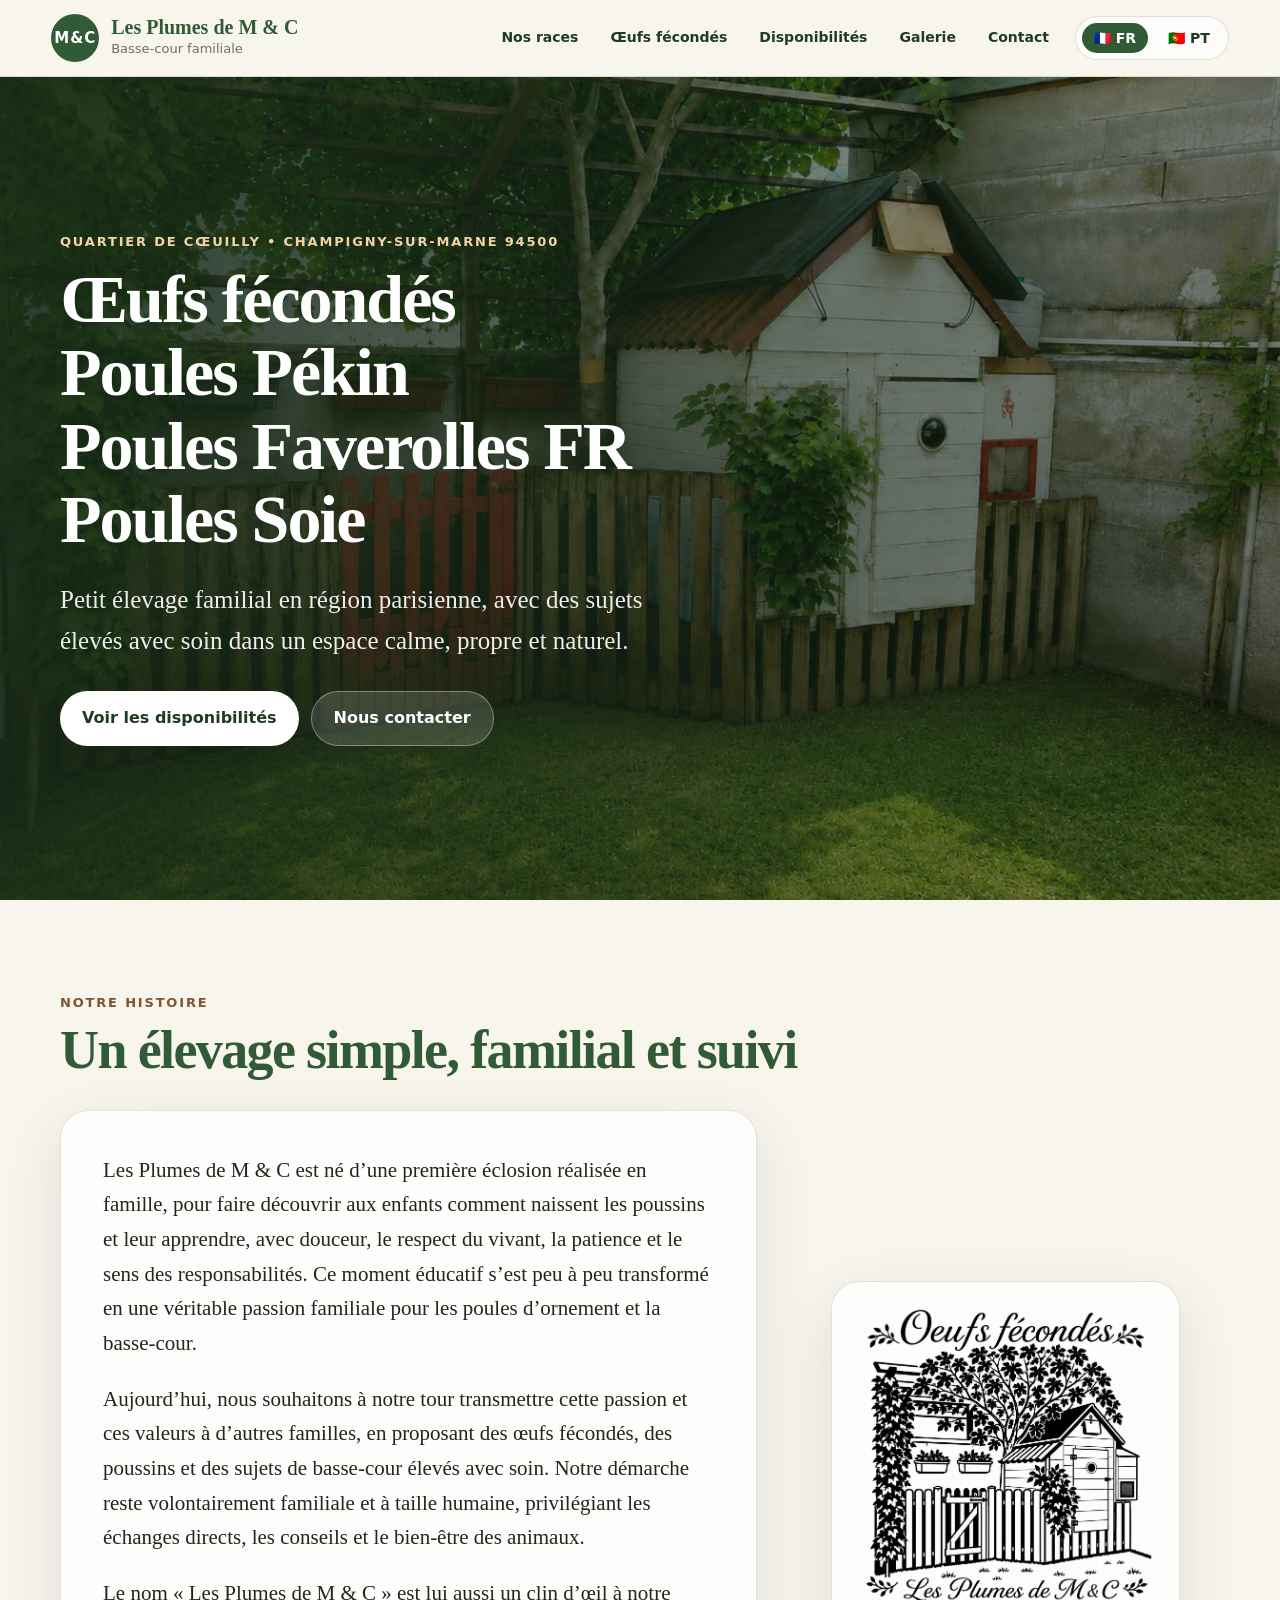
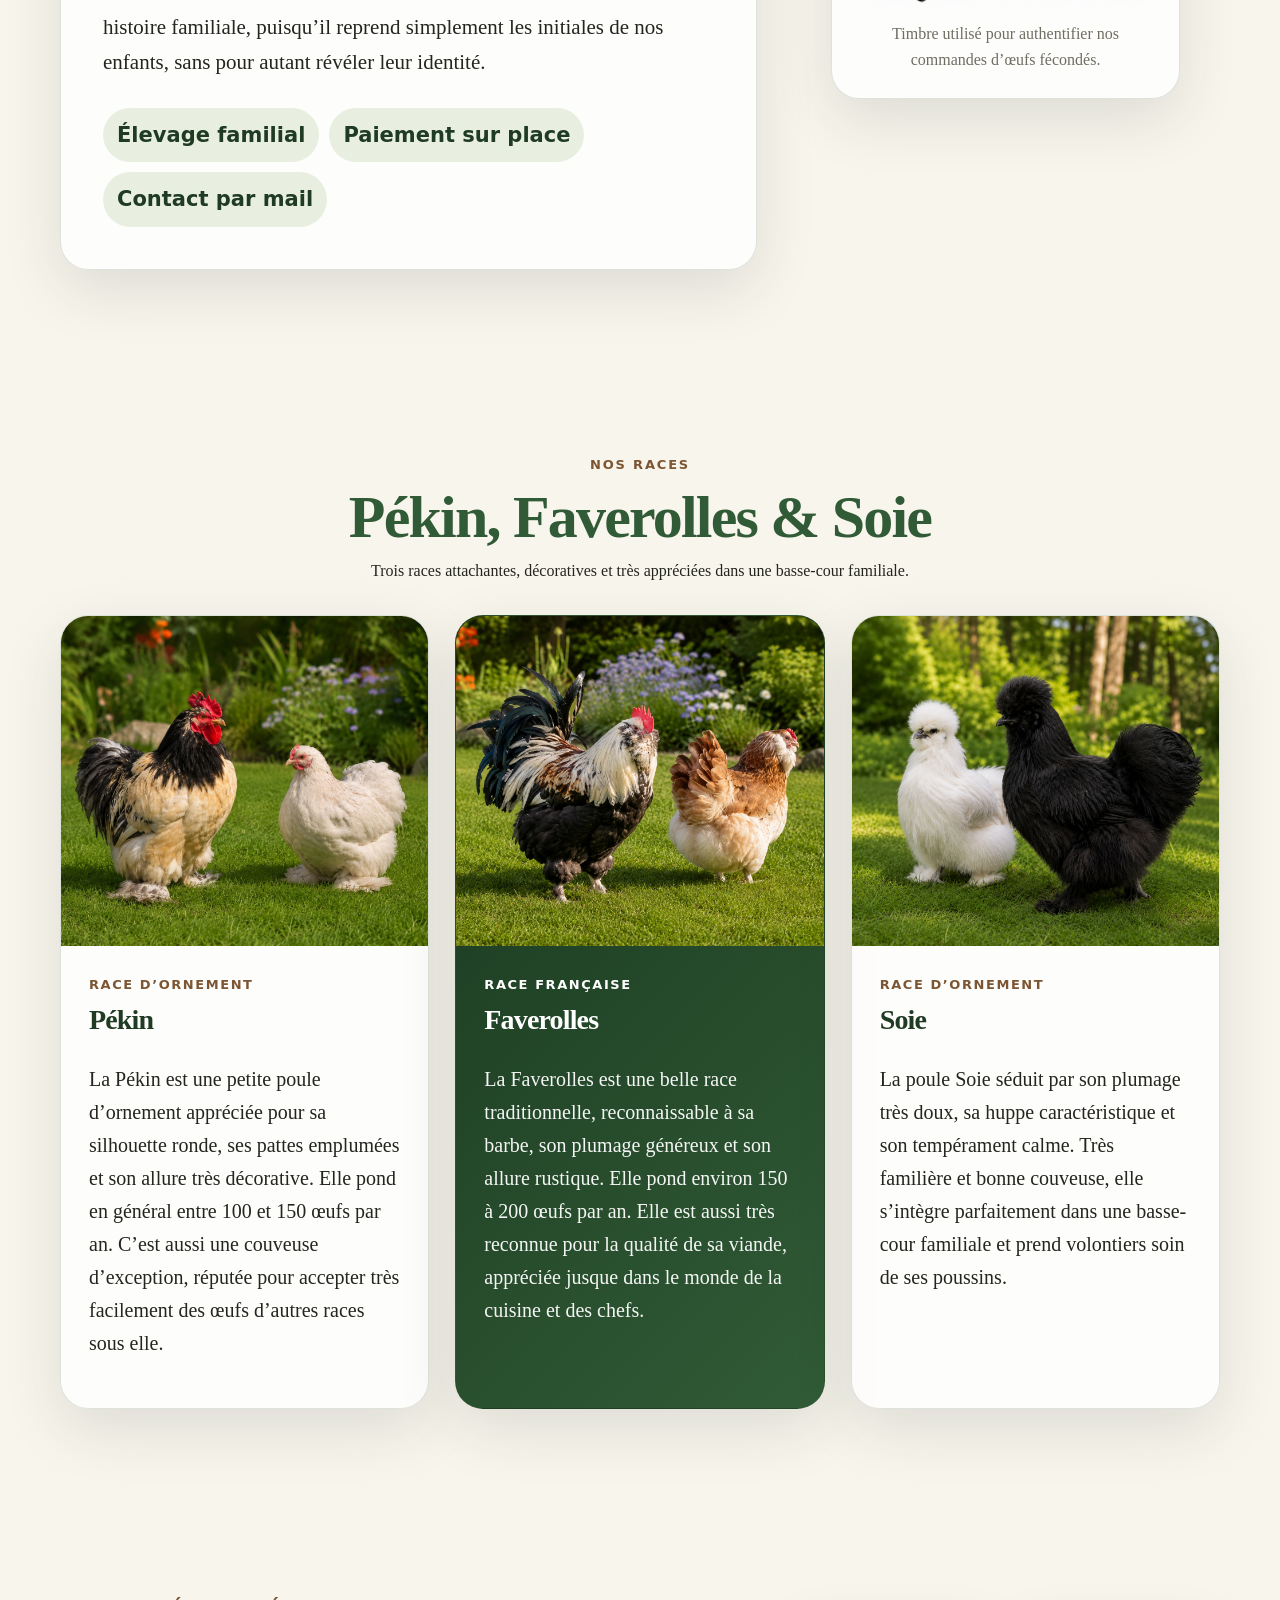
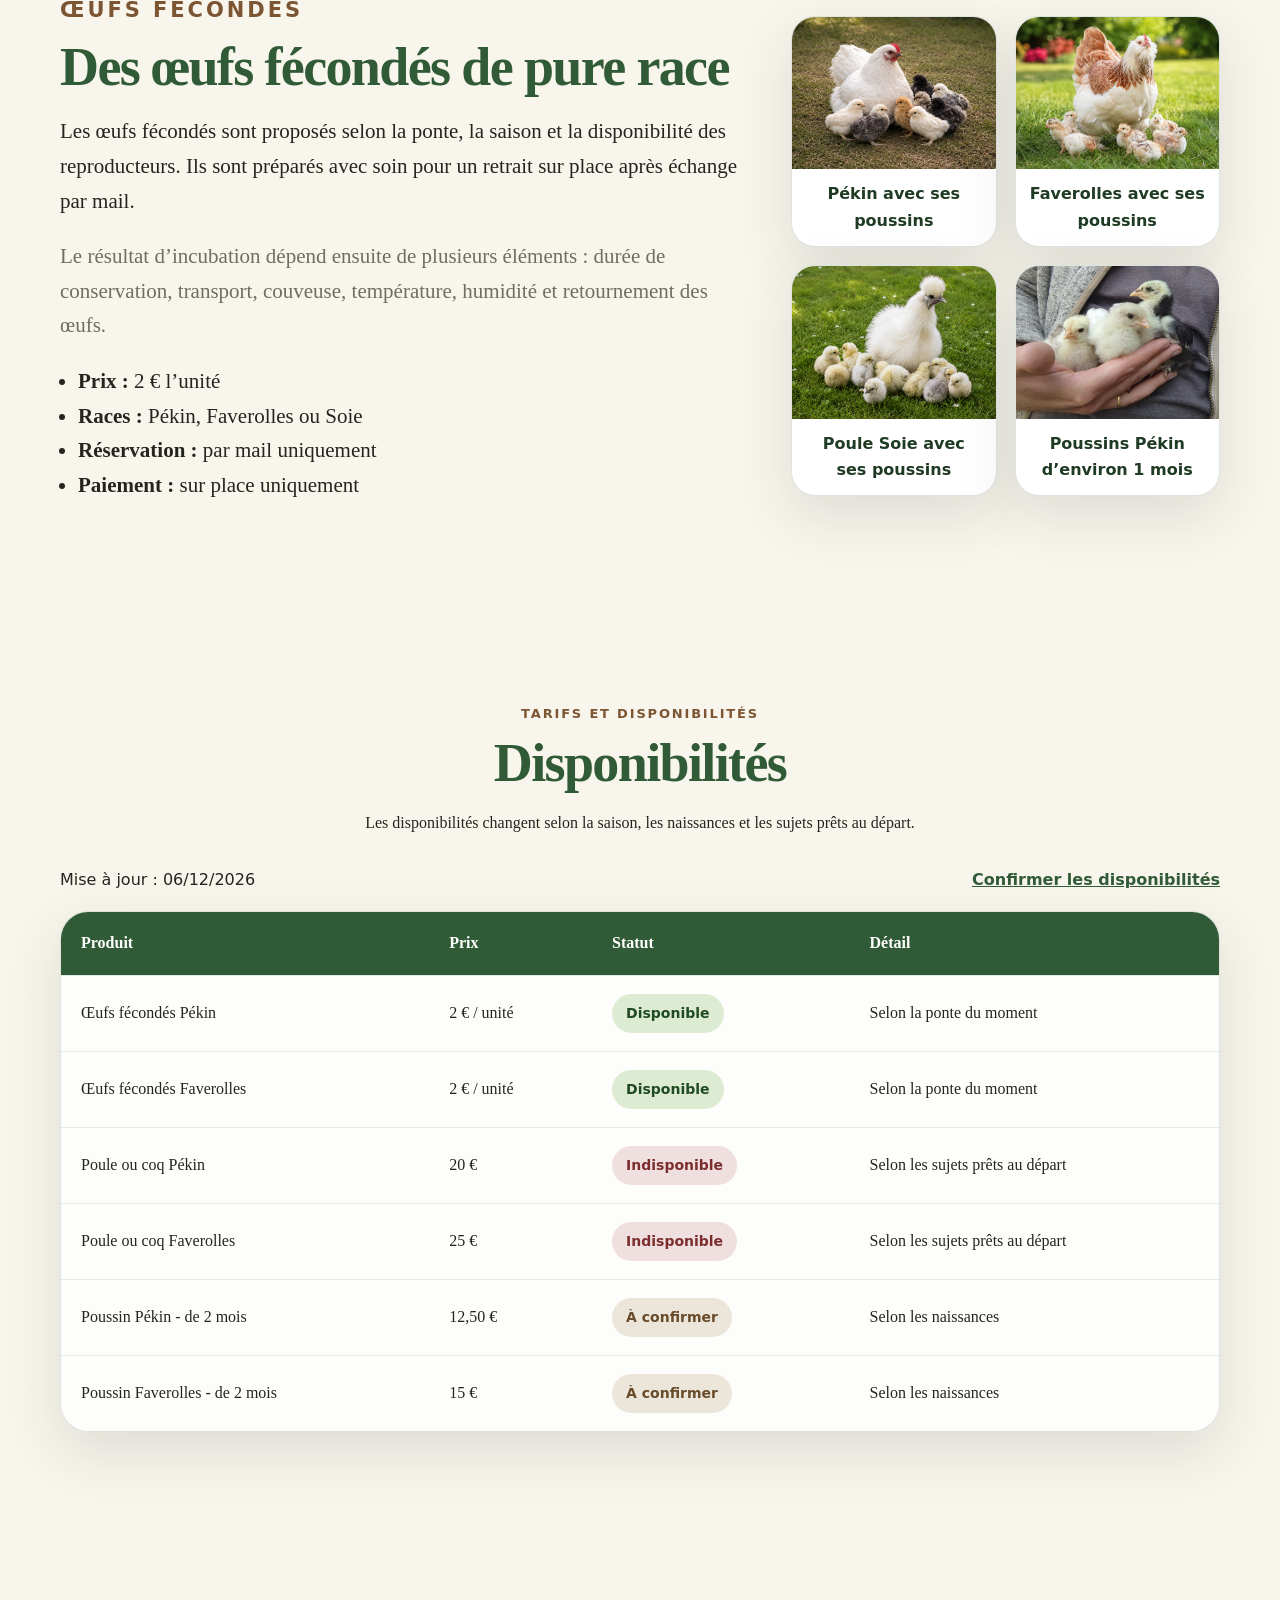
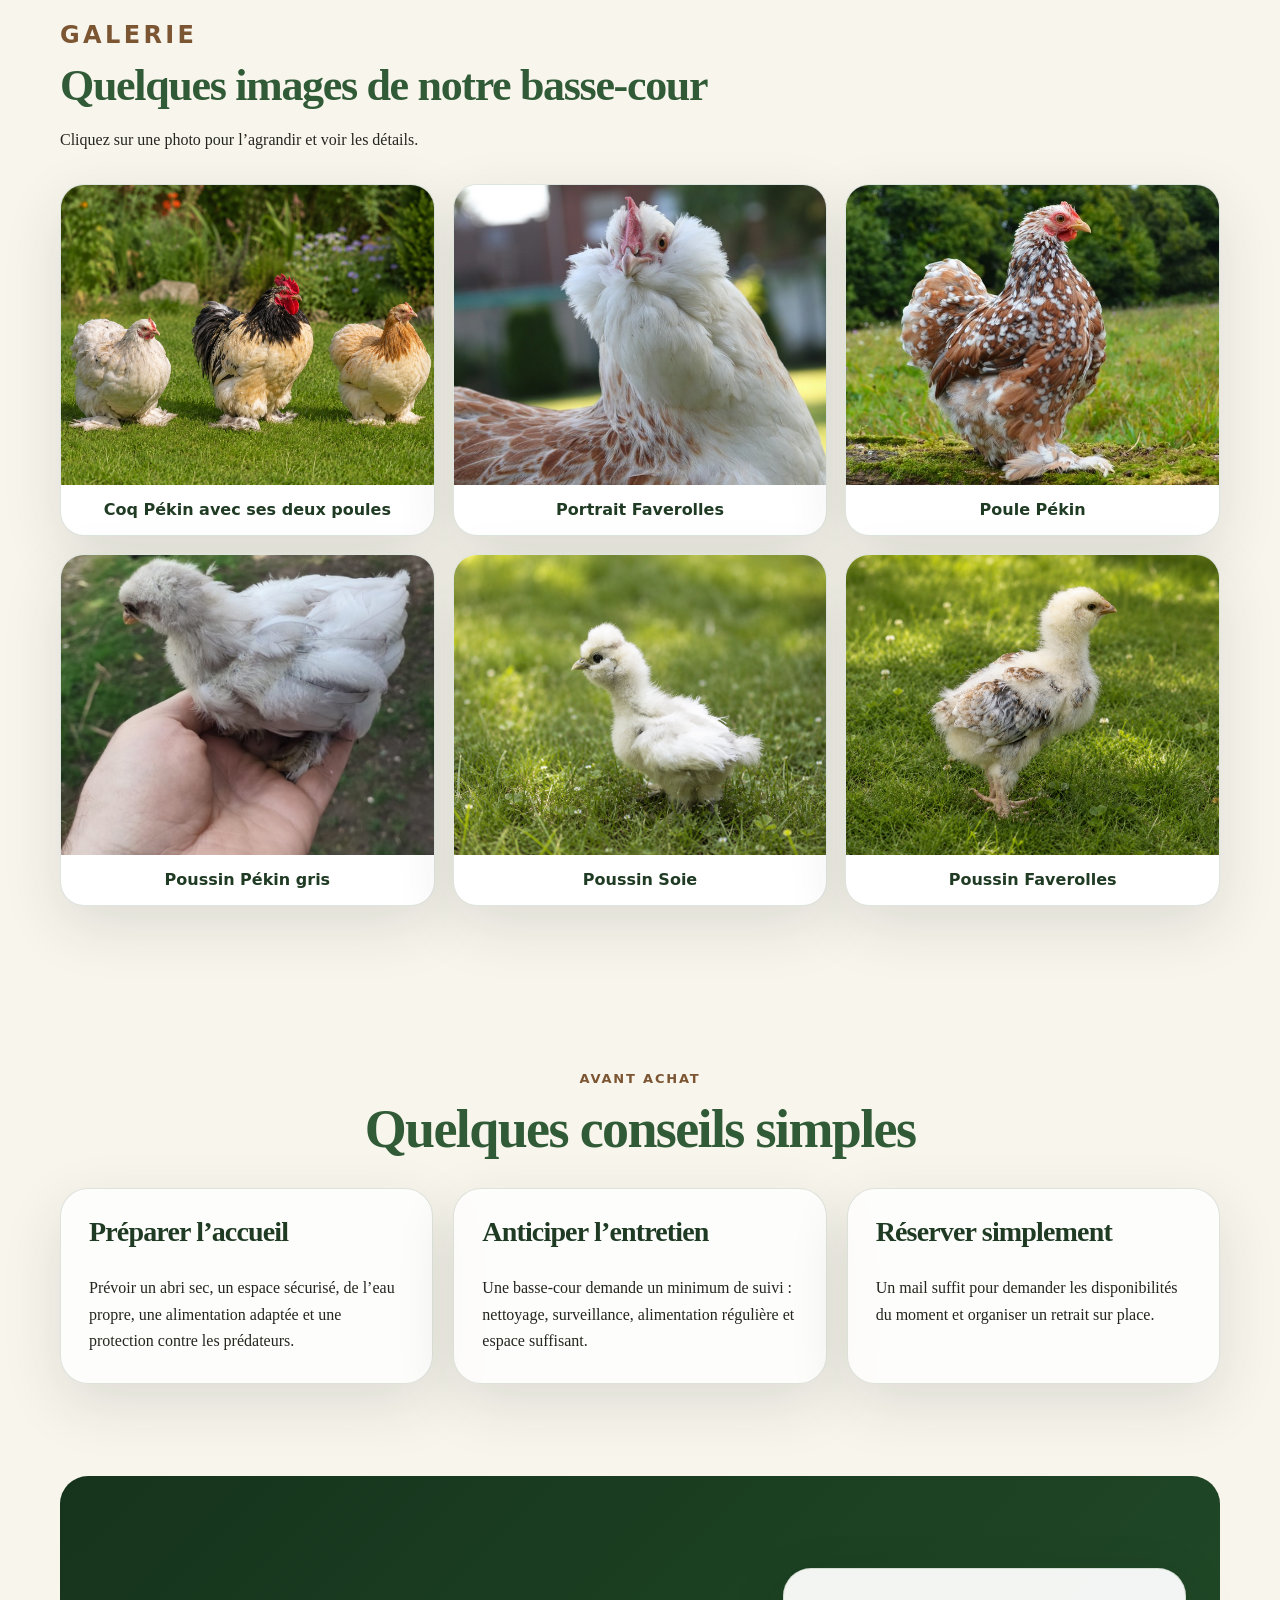
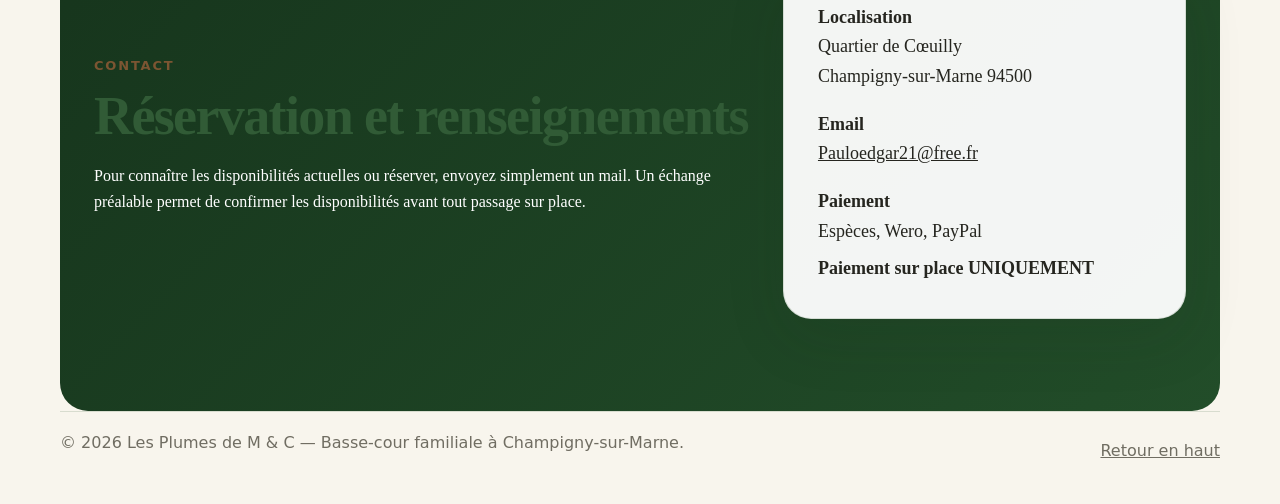
==== commit d3cf5b6b: "Add files via upload" ====
--- a/index.html
+++ b/index.html
@@ -4,11 +4,11 @@
   <meta charset="utf-8">
   <meta name="viewport" content="width=device-width, initial-scale=1">
   <meta name="google-site-verification" content="p_xJLM_BQRLrhtZW30gcopMMc7EZosn-AhPQJp8Wfqo" />
-  <title>Les Plumes de M & C | Œufs fécondés, poules Pékin et Faverolles</title>
-  <meta name="description" content="Petit élevage familial à Champigny-sur-Marne : œufs fécondés, poules Pékin, Faverolles, poussins et renseignements par mail.">
+  <title>Les Plumes de M & C | Œufs fécondés, poules Pékin, Faverolles et Soie</title>
+  <meta name="description" content="Petit élevage familial à Champigny-sur-Marne : œufs fécondés, poules Pékin, Faverolles et Soie, poussins et renseignements par mail.">
   <meta name="theme-color" content="#315b36">
   <meta property="og:title" content="Les Plumes de M & C">
-  <meta property="og:description" content="Œufs fécondés, poules Pékin et Faverolles à Champigny-sur-Marne.">
+  <meta property="og:description" content="Œufs fécondés, poules Pékin, Faverolles et Soie à Champigny-sur-Marne.">
   <meta property="og:image" content="assets/img/aperçu-partage.jpg">
   <link rel="icon" href="assets/icons/favicon.png">
   <link rel="apple-touch-icon" href="assets/icons/favicon.png">
@@ -54,6 +54,7 @@
           <span data-i18n="hero.title1">Œufs fécondés</span>
           <span data-i18n="hero.title2">Poules Pékin</span>
           <span data-i18n="hero.title3">Poules Faverolles FR</span>
+          <span data-i18n="hero.title4">Poules Soie</span>
         </h1>
         <p class="lead" data-i18n="hero.lead">Petit élevage familial en région parisienne, avec des sujets élevés avec soin dans un espace calme, propre et naturel.</p>
         <div class="hero-actions">
@@ -89,12 +90,12 @@
     <section id="races" class="section">
       <div class="section-heading centered races-heading">
         <p class="eyebrow" data-i18n="races.eyebrow">Nos races</p>
-        <h2 data-i18n="races.heading">Pékin & Faverolles</h2>
-        <p data-i18n="races.intro">Deux races décoratives, attachantes, et très appréciées dans une basse-cour familiale.</p>
+        <h2 data-i18n="races.heading">Pékin, Faverolles & Soie</h2>
+        <p data-i18n="races.intro">Trois races attachantes, décoratives et très appréciées dans une basse-cour familiale.</p>
       </div>
       <div class="race-grid">
         <article class="race-card">
-          <img src="assets/img/race-pekin.jpg" alt="Couple de poules Pékin dans l’herbe" loading="lazy">
+          <img src="assets/img/race-pekin-new.jpg" alt="Couple de poules Pékin dans l’herbe" loading="lazy">
           <div class="race-content">
             <p class="race-label" data-i18n="races.pekin.label">Race d’ornement</p>
             <h3 data-i18n="races.pekin.title">Pékin</h3>
@@ -102,11 +103,19 @@
           </div>
         </article>
         <article class="race-card featured">
-          <img src="assets/img/race-faverolles.jpg" alt="Couple de Faverolles dans l’herbe" loading="lazy">
+          <img src="assets/img/race-faverolles-card.jpg" alt="Couple de Faverolles dans l’herbe" loading="lazy">
           <div class="race-content">
             <p class="race-label" data-i18n="races.faverolles.label">Race française</p>
             <h3 data-i18n="races.faverolles.title">Faverolles</h3>
             <p data-i18n="races.faverolles.text">La Faverolles est une belle race traditionnelle, reconnaissable à sa barbe, son plumage généreux et son allure rustique. Elle pond environ 150 à 200 œufs par an. Elle est aussi très reconnue pour la qualité de sa viande, appréciée jusque dans le monde de la cuisine et des chefs.</p>
+          </div>
+        </article>
+        <article class="race-card">
+          <img src="assets/img/race-soie.jpg" alt="Couple de poules Soie noire et blanche dans l’herbe" loading="lazy">
+          <div class="race-content">
+            <p class="race-label" data-i18n="races.soie.label">Race d’ornement</p>
+            <h3 data-i18n="races.soie.title">Soie</h3>
+            <p data-i18n="races.soie.text">La poule Soie séduit par son plumage très doux, sa huppe caractéristique et son tempérament calme. Très familière et bonne couveuse, elle s’intègre parfaitement dans une basse-cour familiale et prend volontiers soin de ses poussins.</p>
           </div>
         </article>
       </div>
@@ -120,22 +129,26 @@
         <p class="note" data-i18n="eggs.text2">Le résultat d’incubation dépend ensuite de plusieurs éléments : durée de conservation, transport, couveuse, température, humidité et retournement des œufs.</p>
         <ul class="clean-list">
           <li><strong data-i18n="eggs.priceLabel">Prix :</strong> <span data-i18n="eggs.priceValue">2 € l’unité</span></li>
-          <li><strong data-i18n="eggs.racesLabel">Races :</strong> <span data-i18n="eggs.racesValue">Pékin ou Faverolles</span></li>
+          <li><strong data-i18n="eggs.racesLabel">Races :</strong> <span data-i18n="eggs.racesValue">Pékin, Faverolles ou Soie</span></li>
           <li><strong data-i18n="eggs.bookingLabel">Réservation :</strong> <span data-i18n="eggs.bookingValue">par mail uniquement</span></li>
           <li><strong data-i18n="eggs.paymentLabel">Paiement :</strong> <span data-i18n="eggs.paymentValue">sur place uniquement</span></li>
         </ul>
       </div>
       <div class="eggs-photo-layout" aria-label="Photos de poules et poussins">
         <figure class="eggs-photo large">
-          <img src="assets/img/eggs-pekin-maman.jpg" alt="Poule Pékin avec ses poussins" loading="lazy">
+          <img src="assets/img/eggs-faverolles-maman-card.jpg" alt="Poule Pékin avec ses poussins" loading="lazy">
           <figcaption data-i18n="eggs.caption1">Pékin avec ses poussins</figcaption>
         </figure>
         <figure class="eggs-photo large">
-          <img src="assets/img/eggs-faverolles-maman.jpg" alt="Faverolles avec ses poussins" loading="lazy">
+          <img src="assets/img/eggs-pekin-maman-card.jpg" alt="Faverolles avec ses poussins" loading="lazy">
           <figcaption data-i18n="eggs.caption2">Faverolles avec ses poussins</figcaption>
         </figure>
-        <figure class="eggs-photo small">
-          <img src="assets/img/eggs-poussins-1mois.jpg" alt="Poussins Pékin d’environ un mois" loading="lazy">
+        <figure class="eggs-photo large">
+          <img src="assets/img/eggs-soie-poussins-card.jpg" alt="Poule Soie blanche avec ses poussins" loading="lazy">
+          <figcaption data-i18n="eggs.caption4">Poule Soie avec ses poussins</figcaption>
+        </figure>
+        <figure class="eggs-photo large eggs-photo-young">
+          <img src="assets/img/eggs-poussins-1mois-card.jpg" alt="Poussins Pékin d’environ un mois" loading="lazy">
           <figcaption data-i18n="eggs.caption3">Poussins Pékin d’environ 1 mois</figcaption>
         </figure>
       </div>
@@ -175,29 +188,29 @@
         <p data-i18n="gallery.intro">Cliquez sur une photo pour l’agrandir et voir les détails.</p>
       </div>
       <div class="gallery">
-        <figure class="wide">
+        <figure>
+          <img src="assets/img/gallery-pekin-family.jpg" alt="Coq Pékin avec deux poules" loading="lazy">
+          <figcaption data-i18n="gallery.caption4">Coq Pékin avec ses deux poules</figcaption>
+        </figure>
+        <figure>
+          <img src="assets/img/gallery-portrait-faverolles.jpg" alt="Portrait Faverolles" loading="lazy">
+          <figcaption data-i18n="gallery.caption3">Portrait Faverolles</figcaption>
+        </figure>
+        <figure>
           <img src="assets/img/gallery-poule-pekin-correct.jpg" alt="Poule Pékin" loading="lazy">
           <figcaption data-i18n="gallery.caption1">Poule Pékin</figcaption>
         </figure>
         <figure>
-          <img src="assets/img/gallery-poule-faverolles.jpg" alt="Poule Faverolles" loading="lazy">
-          <figcaption data-i18n="gallery.caption2">Poule Faverolles</figcaption>
-        </figure>
-        <figure>
-          <img src="assets/img/gallery-jeune-coq-pekin.jpg" alt="Jeune coq Pékin" loading="lazy">
-          <figcaption data-i18n="gallery.caption3">Jeune Coq Pékin</figcaption>
-        </figure>
-        <figure>
           <img src="assets/img/galerie-poussin-gris.jpg" alt="Poussin Pékin gris" loading="lazy">
-          <figcaption data-i18n="gallery.caption4">Poussin Pékin gris</figcaption>
-        </figure>
-        <figure>
-          <img src="assets/img/gallery-portrait-faverolles.jpg" alt="Portrait Faverolles" loading="lazy">
-          <figcaption data-i18n="gallery.caption5">Portrait Faverolles</figcaption>
-        </figure>
-        <figure>
-          <img src="assets/img/gallery-poule-soie-noire.jpg" alt="Coq Soie noir" loading="lazy">
-          <figcaption data-i18n="gallery.caption6">Coq Soie noir</figcaption>
+          <figcaption data-i18n="gallery.caption2">Poussin Pékin gris</figcaption>
+        </figure>
+        <figure>
+          <img src="assets/img/gallery-poussin-soie.jpg" alt="Poussin Soie blanc" loading="lazy">
+          <figcaption data-i18n="gallery.caption5">Poussin Soie</figcaption>
+        </figure>
+        <figure>
+          <img src="assets/img/gallery-poussin-faverolles.png" alt="Poussin Faverolles" loading="lazy">
+          <figcaption data-i18n="gallery.caption6">Poussin Faverolles</figcaption>
         </figure>
       </div>
     </section>
--- a/style.css
+++ b/style.css
@@ -145,7 +145,7 @@
   width: 100%; max-width: 360px; margin: 0 auto 16px; border-radius: 24px; background: #fff;
 }
 .stamp-card figcaption { color: var(--muted); text-align: center; }
-.race-grid { display: grid; grid-template-columns: repeat(2, minmax(0, 1fr)); gap: 26px; }
+.race-grid { display: grid; grid-template-columns: repeat(3, minmax(0, 1fr)); gap: 26px; }
 .race-card { overflow: hidden; }
 .race-card img { width: 100%; height: 330px; object-fit: cover; }
 .race-content { padding: 28px; }
@@ -167,7 +167,7 @@
   margin: 0; overflow: hidden; border-radius: 24px; border: 1px solid var(--border); background: #fff; box-shadow: var(--shadow);
 }
 .eggs-photo img { width: 100%; height: 100%; object-fit: cover; }
-.eggs-photo.large { min-height: 430px; }
+.eggs-photo.large { min-height: 360px; }
 .eggs-photo.small { grid-column: 1 / -1; max-width: 240px; justify-self: center; }
 .eggs-photo.small img { height: 260px; }
 .eggs-photo figcaption {
@@ -196,6 +196,7 @@
 }
 .gallery figure.wide { grid-column: span 2; }
 .gallery img { width: 100%; height: 300px; object-fit: cover; }
+.gallery figure.show-full img { height: 360px; object-fit: contain; object-position: center; background: #f7f2e9; }
 .gallery figcaption {
   padding: 12px 14px; font-family: ui-sans-serif, system-ui, sans-serif; font-weight: 700; color: var(--green-dark);
 }
@@ -388,3 +389,169 @@
   .hatching-egg { width: 58px; height: 74px; }
   .chick-head { width: 28px; height: 22px; }
 }
+
+@media (max-width: 1050px) and (min-width: 761px) {
+  .race-grid { grid-template-columns: repeat(2, minmax(0, 1fr)); }
+  .race-grid .race-card:last-child { grid-column: 1 / -1; max-width: 620px; justify-self: center; }
+}
+
+
+/* Ajustements d’affichage des photos — août 2026 */
+.eggs-photo.large {
+  min-height: 0;
+  display: flex;
+  flex-direction: column;
+}
+.eggs-photo.large img {
+  display: block;
+  width: 100%;
+  height: 360px;
+  object-fit: contain;
+  object-position: center;
+  background: #f7f2e9;
+}
+.eggs-photo figcaption {
+  text-align: center;
+}
+.gallery figure,
+.gallery figure.wide {
+  grid-column: auto;
+}
+.gallery img,
+.gallery figure.show-full img {
+  display: block;
+  width: 100%;
+  height: 300px;
+  object-fit: cover;
+  object-position: center;
+  background: #f7f2e9;
+}
+.gallery figcaption {
+  text-align: center;
+}
+@media (max-width: 720px) {
+  .eggs-photo.large img { height: 300px; }
+}
+
+
+/* Ordre final et miniatures uniformes — août 2026 */
+.eggs-photo-layout {
+  grid-template-columns: repeat(3, minmax(0, 1fr));
+  align-items: stretch;
+}
+.eggs-photo.large {
+  height: 390px;
+}
+.eggs-photo.large img {
+  height: 320px;
+  flex: 0 0 320px;
+  object-fit: cover;
+  object-position: center;
+  background: #f7f2e9;
+}
+.eggs-photo.large figcaption {
+  min-height: 69px;
+  display: flex;
+  align-items: center;
+  justify-content: center;
+  text-align: center;
+}
+.eggs-photo-young {
+  grid-column: 2;
+}
+@media (max-width: 1050px) {
+  .eggs-photo-layout { grid-template-columns: repeat(2, minmax(0, 1fr)); }
+  .eggs-photo-young { grid-column: auto; }
+}
+@media (max-width: 720px) {
+  .eggs-photo-layout { grid-template-columns: 1fr; }
+  .eggs-photo.large { height: auto; }
+  .eggs-photo.large img { height: 280px; flex-basis: 280px; }
+}
+
+/* Section œufs fécondés : 2 x 2, photos complètes et miniatures uniformes */
+.eggs-photo-layout {
+  grid-template-columns: repeat(2, minmax(0, 1fr));
+  gap: 18px;
+}
+.eggs-photo.large,
+.eggs-photo-young {
+  grid-column: auto;
+  height: 410px;
+}
+.eggs-photo.large img,
+.eggs-photo-young img {
+  display: block;
+  width: 100%;
+  height: 330px;
+  flex: 0 0 330px;
+  object-fit: contain;
+  object-position: center;
+  background: #f7f2e9;
+}
+.eggs-photo.large figcaption,
+.eggs-photo-young figcaption {
+  min-height: 79px;
+  display: flex;
+  align-items: center;
+  justify-content: center;
+  text-align: center;
+}
+@media (max-width: 720px) {
+  .eggs-photo-layout { grid-template-columns: 1fr; }
+  .eggs-photo.large,
+  .eggs-photo-young { height: auto; }
+  .eggs-photo.large img,
+  .eggs-photo-young img { height: 280px; flex-basis: 280px; }
+}
+
+
+/* Finitions photos : miniatures uniformes et sujets entièrement visibles */
+.eggs-photo.large,
+.eggs-photo-young {
+  height: auto;
+}
+.eggs-photo.large img,
+.eggs-photo-young img {
+  width: 100%;
+  height: auto;
+  aspect-ratio: 4 / 3;
+  flex: none;
+  object-fit: cover;
+  object-position: center;
+  background: #f7f2e9;
+}
+.eggs-photo.large figcaption,
+.eggs-photo-young figcaption {
+  min-height: 68px;
+}
+.race-card.featured img {
+  object-fit: cover;
+  object-position: center;
+}
+@media (max-width: 720px) {
+  .eggs-photo.large img,
+  .eggs-photo-young img {
+    height: auto;
+    flex-basis: auto;
+  }
+}
+
+/* Version finale photos validées — conservation stricte des proportions */
+.race-card img,
+.eggs-photo img,
+.gallery img {
+  filter: none !important;
+  transform: none;
+}
+.race-card img,
+.eggs-photo.large img,
+.eggs-photo-young img {
+  object-fit: cover;
+  object-position: center;
+}
+.gallery img,
+.gallery figure.show-full img {
+  object-fit: cover;
+  object-position: center;
+}
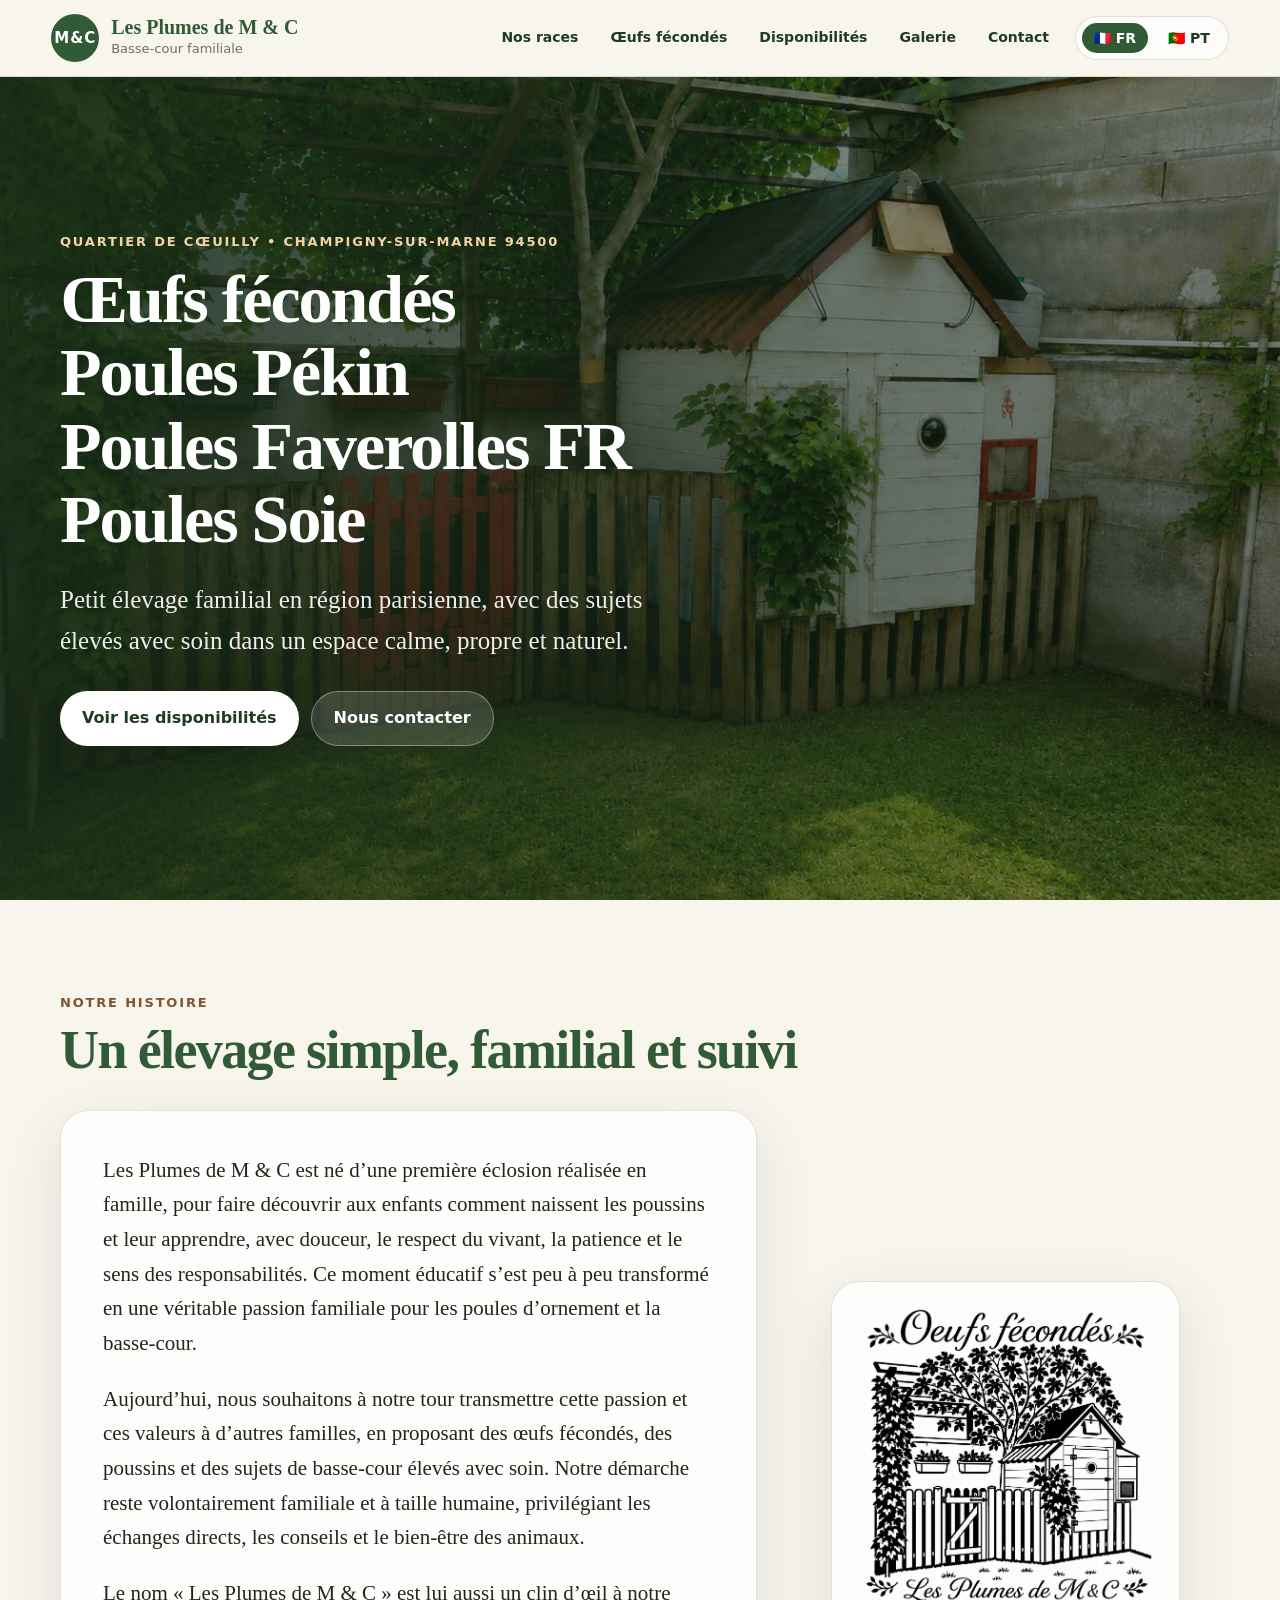
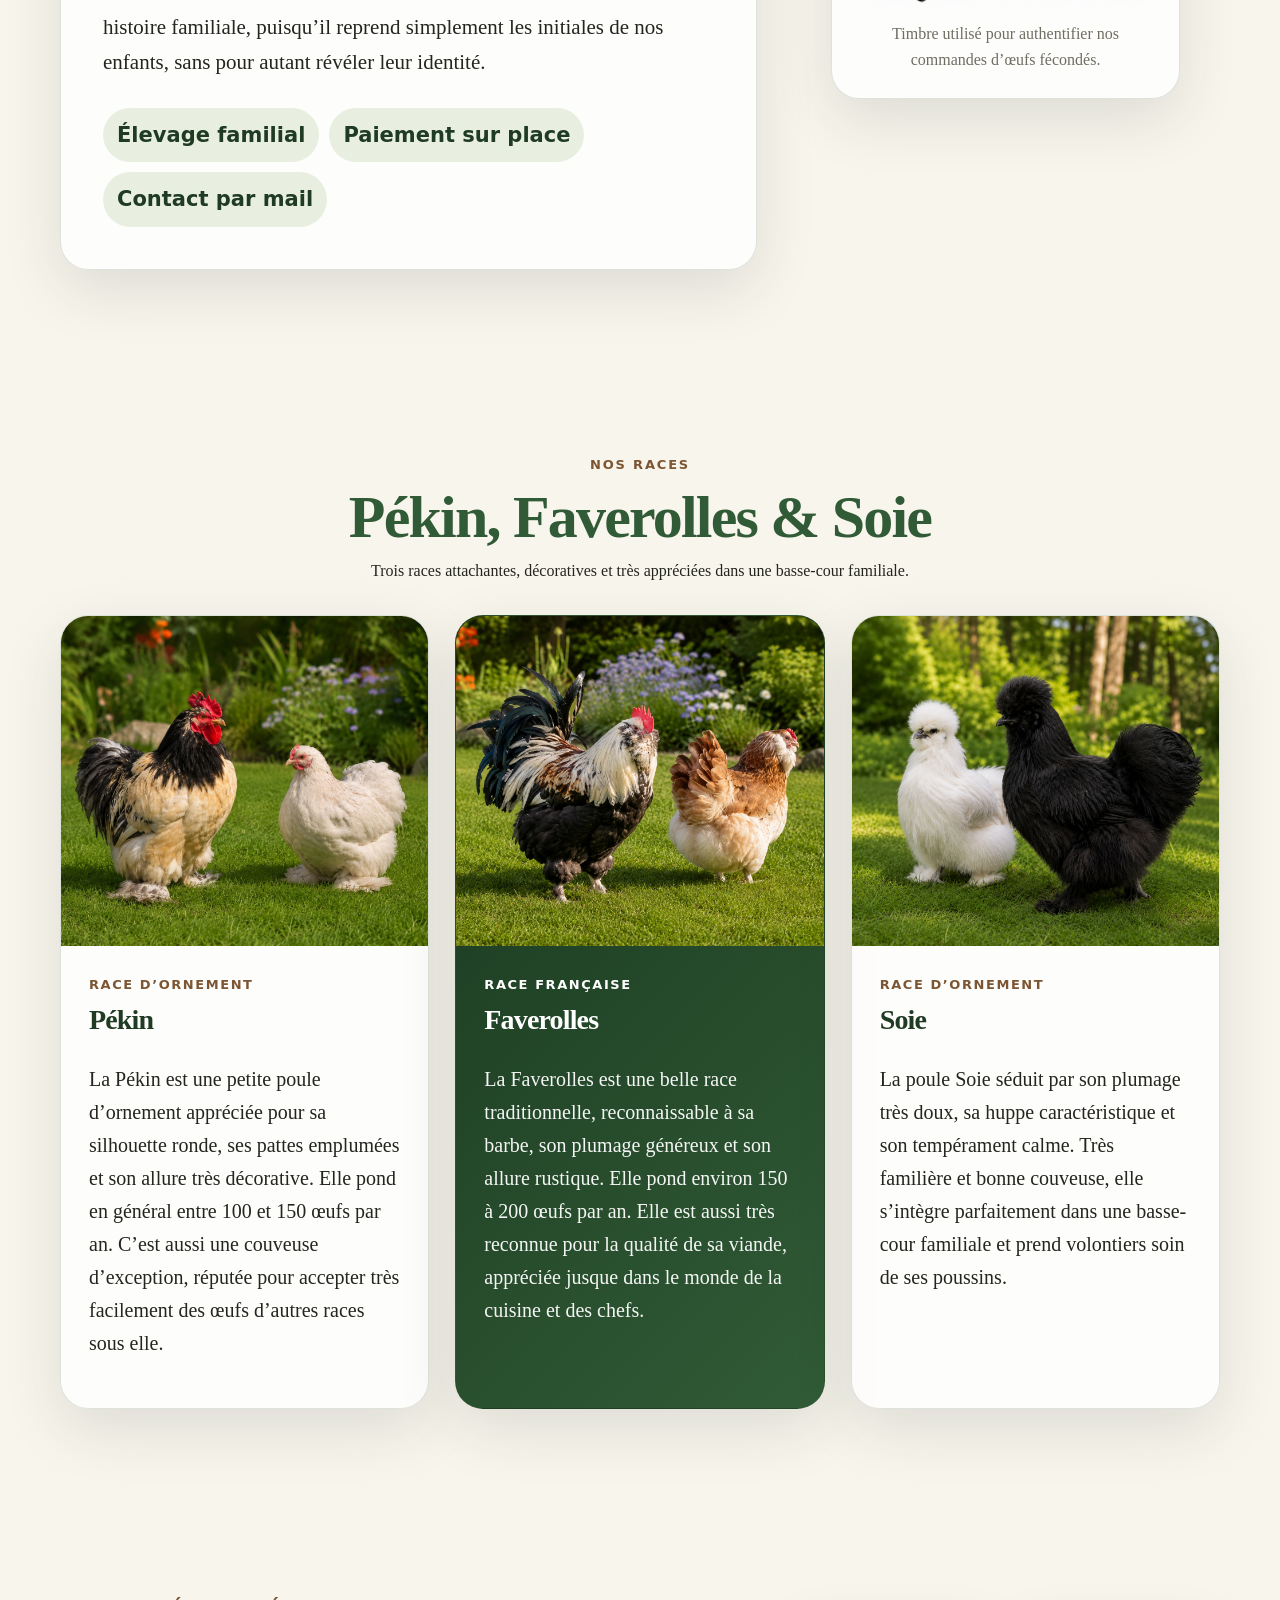
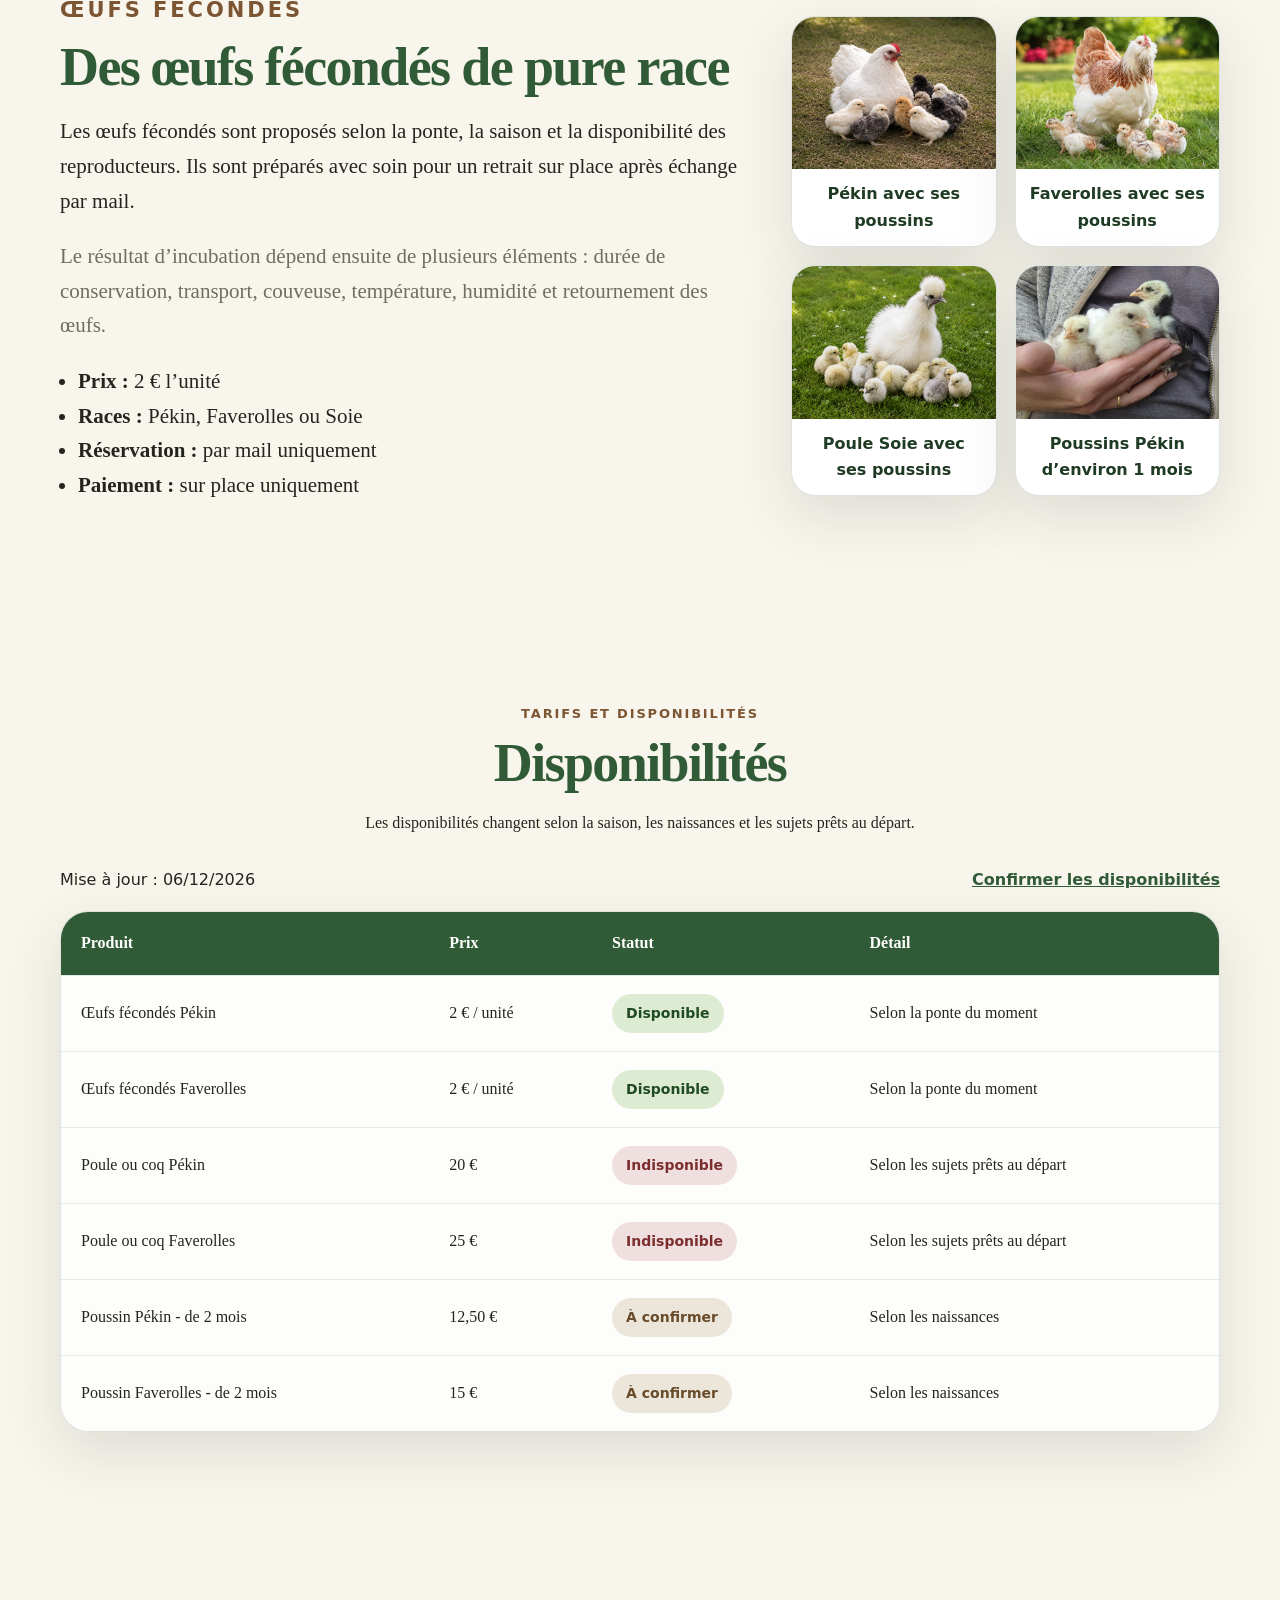
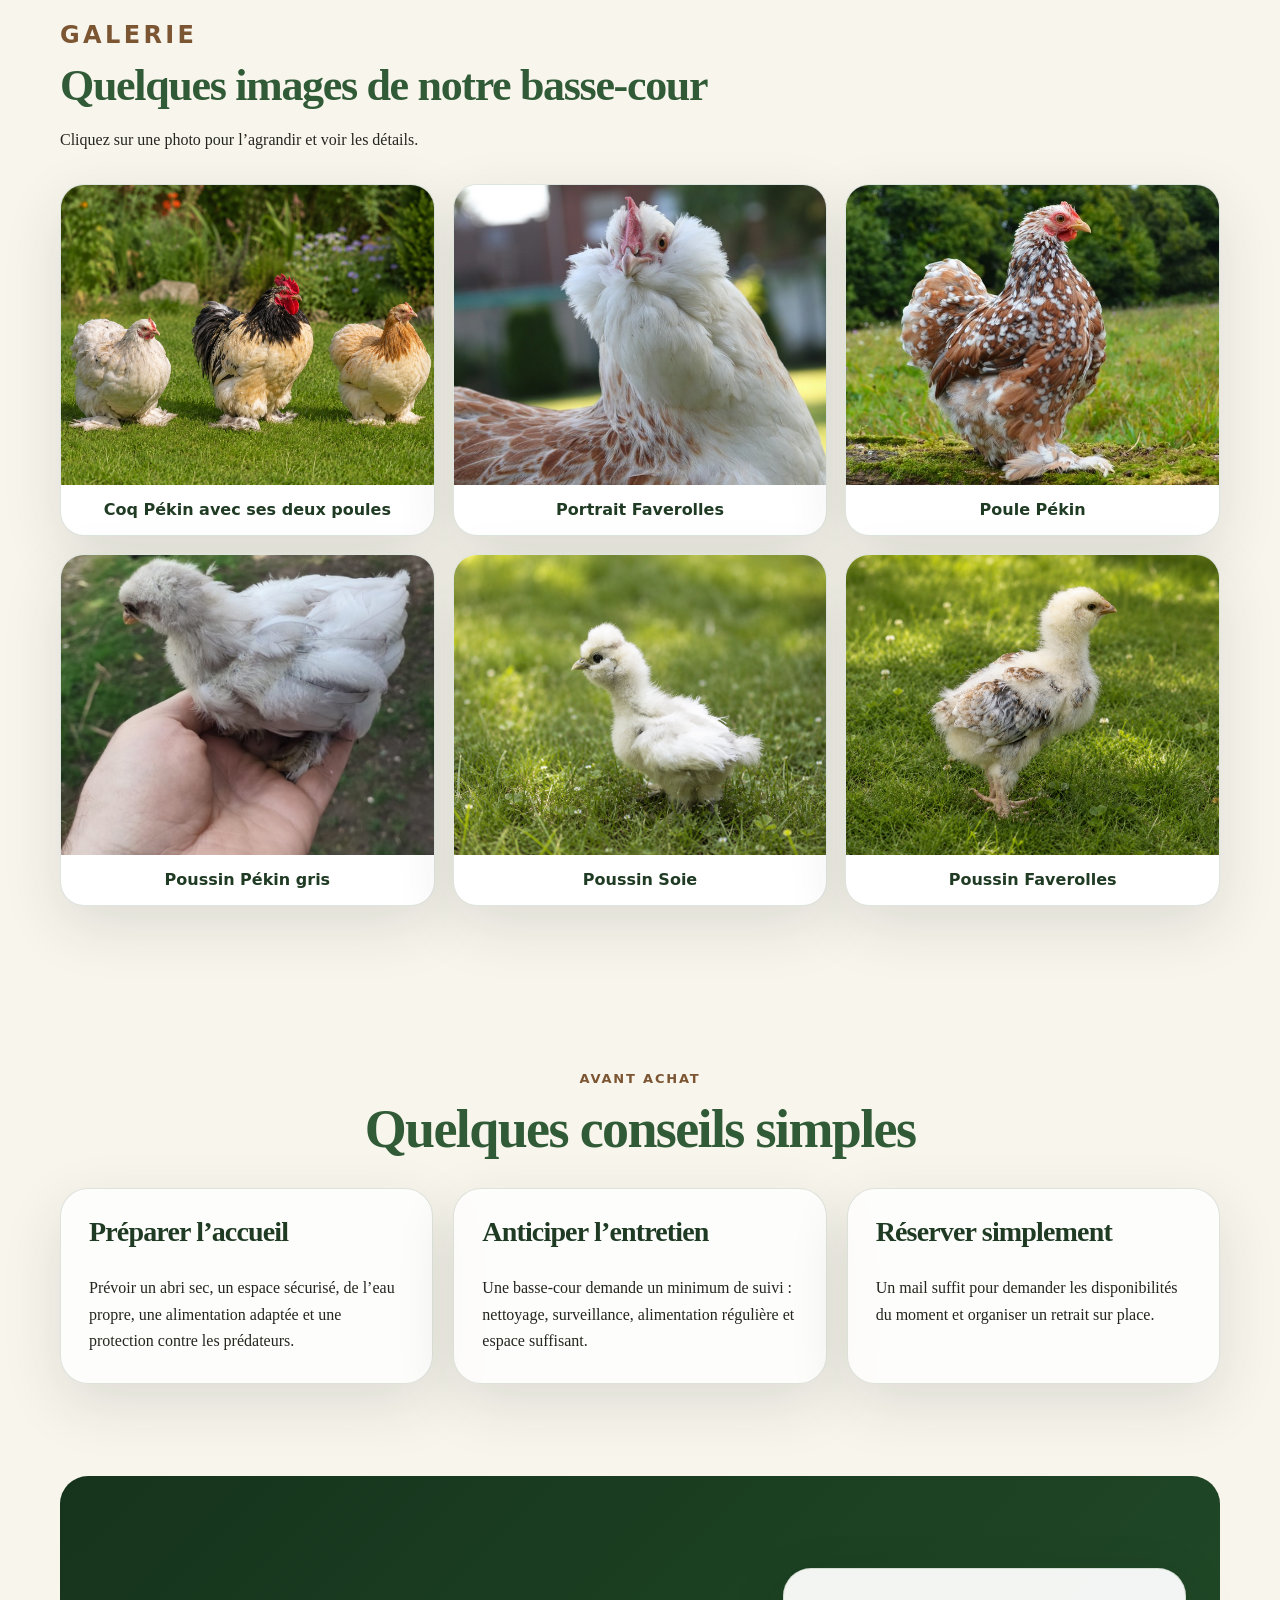
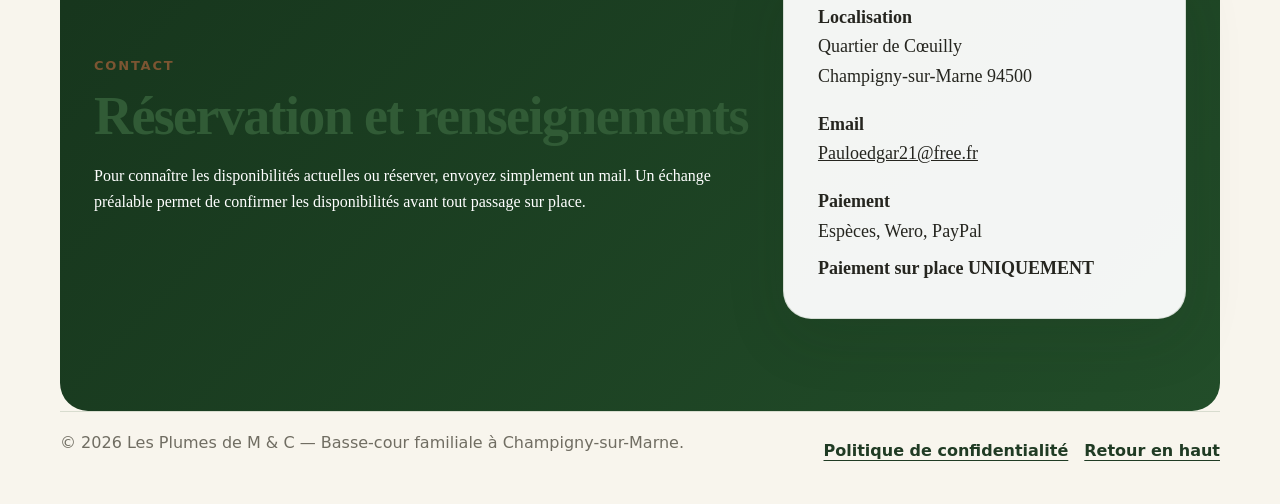
==== commit 10480d63: "Add files via upload politique de confidentialité" ====
--- a/index.html
+++ b/index.html
@@ -12,6 +12,7 @@
   <meta property="og:image" content="assets/img/aperçu-partage.jpg">
   <link rel="icon" href="assets/icons/favicon.png">
   <link rel="apple-touch-icon" href="assets/icons/favicon.png">
+  <link rel="privacy-policy" href="politique-confidentialite.html">
   <link rel="stylesheet" href="style.css">
 </head>
 <body>
@@ -258,7 +259,10 @@
 
   <footer class="site-footer">
     <p id="footer-text">© <span id="year"></span> Les Plumes de M & C — Basse-cour familiale à Champigny-sur-Marne.</p>
-    <a href="#accueil" data-i18n="footer.backToTop">Retour en haut</a>
+    <nav class="footer-links" aria-label="Informations légales">
+      <a href="politique-confidentialite.html" data-i18n="footer.privacy">Politique de confidentialité</a>
+      <a href="#accueil" data-i18n="footer.backToTop">Retour en haut</a>
+    </nav>
   </footer>
 
   <script src="disponibilites.js"></script>
--- a/style.css
+++ b/style.css
@@ -555,3 +555,130 @@
   object-fit: cover;
   object-position: center;
 }
+
+
+/* Liens légaux du pied de page */
+.footer-links {
+  display: flex;
+  align-items: center;
+  justify-content: flex-end;
+  gap: 16px;
+  flex-wrap: wrap;
+}
+.footer-links a {
+  color: var(--green-dark);
+  font-weight: 750;
+  text-underline-offset: 4px;
+}
+.footer-links a:hover { color: var(--green); }
+
+/* Politique de confidentialité publique */
+.privacy-body {
+  min-height: 100vh;
+  background:
+    radial-gradient(circle at top right, rgba(49, 91, 54, 0.10), transparent 34rem),
+    var(--cream);
+}
+.privacy-header {
+  position: static;
+}
+.privacy-main {
+  width: min(920px, calc(100% - 36px));
+  margin: 46px auto 70px;
+}
+.privacy-hero {
+  padding: clamp(28px, 6vw, 54px);
+  border: 1px solid var(--border);
+  border-radius: var(--radius);
+  background: rgba(255, 255, 255, 0.86);
+  box-shadow: var(--shadow);
+}
+.privacy-hero h1 {
+  margin: 6px 0 12px;
+  color: var(--green);
+  font-size: clamp(34px, 6vw, 58px);
+  line-height: 1.05;
+}
+.privacy-hero p { margin: 8px 0; }
+.privacy-language-switcher {
+  display: inline-flex;
+  gap: 8px;
+  margin-top: 18px;
+  padding: 6px;
+  border: 1px solid var(--border);
+  border-radius: 999px;
+  background: var(--cream);
+}
+.privacy-language-switcher button {
+  border: 0;
+  border-radius: 999px;
+  padding: 9px 14px;
+  color: var(--green-dark);
+  background: transparent;
+  font: 800 14px/1 ui-sans-serif, system-ui, sans-serif;
+}
+.privacy-language-switcher button.active {
+  color: var(--white);
+  background: var(--green);
+}
+.privacy-content {
+  margin-top: 24px;
+  padding: clamp(26px, 5vw, 48px);
+  border: 1px solid var(--border);
+  border-radius: var(--radius);
+  background: rgba(255, 255, 255, 0.94);
+  box-shadow: 0 14px 42px rgba(27, 42, 25, 0.09);
+}
+.privacy-content h2 {
+  margin: 34px 0 10px;
+  color: var(--green);
+  font-size: clamp(23px, 3vw, 31px);
+  line-height: 1.2;
+}
+.privacy-content h2:first-child { margin-top: 0; }
+.privacy-content h3 {
+  margin: 22px 0 8px;
+  color: var(--green-dark);
+}
+.privacy-content p,
+.privacy-content li { line-height: 1.75; }
+.privacy-content ul { padding-left: 22px; }
+.privacy-content a {
+  color: var(--green);
+  font-weight: 800;
+  text-underline-offset: 4px;
+  overflow-wrap: anywhere;
+}
+.privacy-callout {
+  margin: 24px 0;
+  padding: 18px 20px;
+  border-left: 5px solid var(--green);
+  border-radius: 14px;
+  background: var(--green-soft);
+}
+.privacy-back-link {
+  display: inline-flex;
+  align-items: center;
+  gap: 8px;
+  color: var(--green-dark);
+  font-family: ui-sans-serif, system-ui, sans-serif;
+  font-weight: 850;
+  text-decoration: none;
+}
+.privacy-back-link:hover { text-decoration: underline; }
+.privacy-section[hidden] { display: none !important; }
+.privacy-footer {
+  width: min(920px, calc(100% - 36px));
+  margin: 0 auto 34px;
+  padding-top: 18px;
+  border-top: 1px solid var(--border);
+  color: var(--muted);
+  font-family: ui-sans-serif, system-ui, sans-serif;
+}
+
+@media (max-width: 700px) {
+  .footer-links { justify-content: flex-start; }
+  .privacy-main { margin-top: 26px; }
+  .privacy-hero,
+  .privacy-content { border-radius: 20px; }
+}
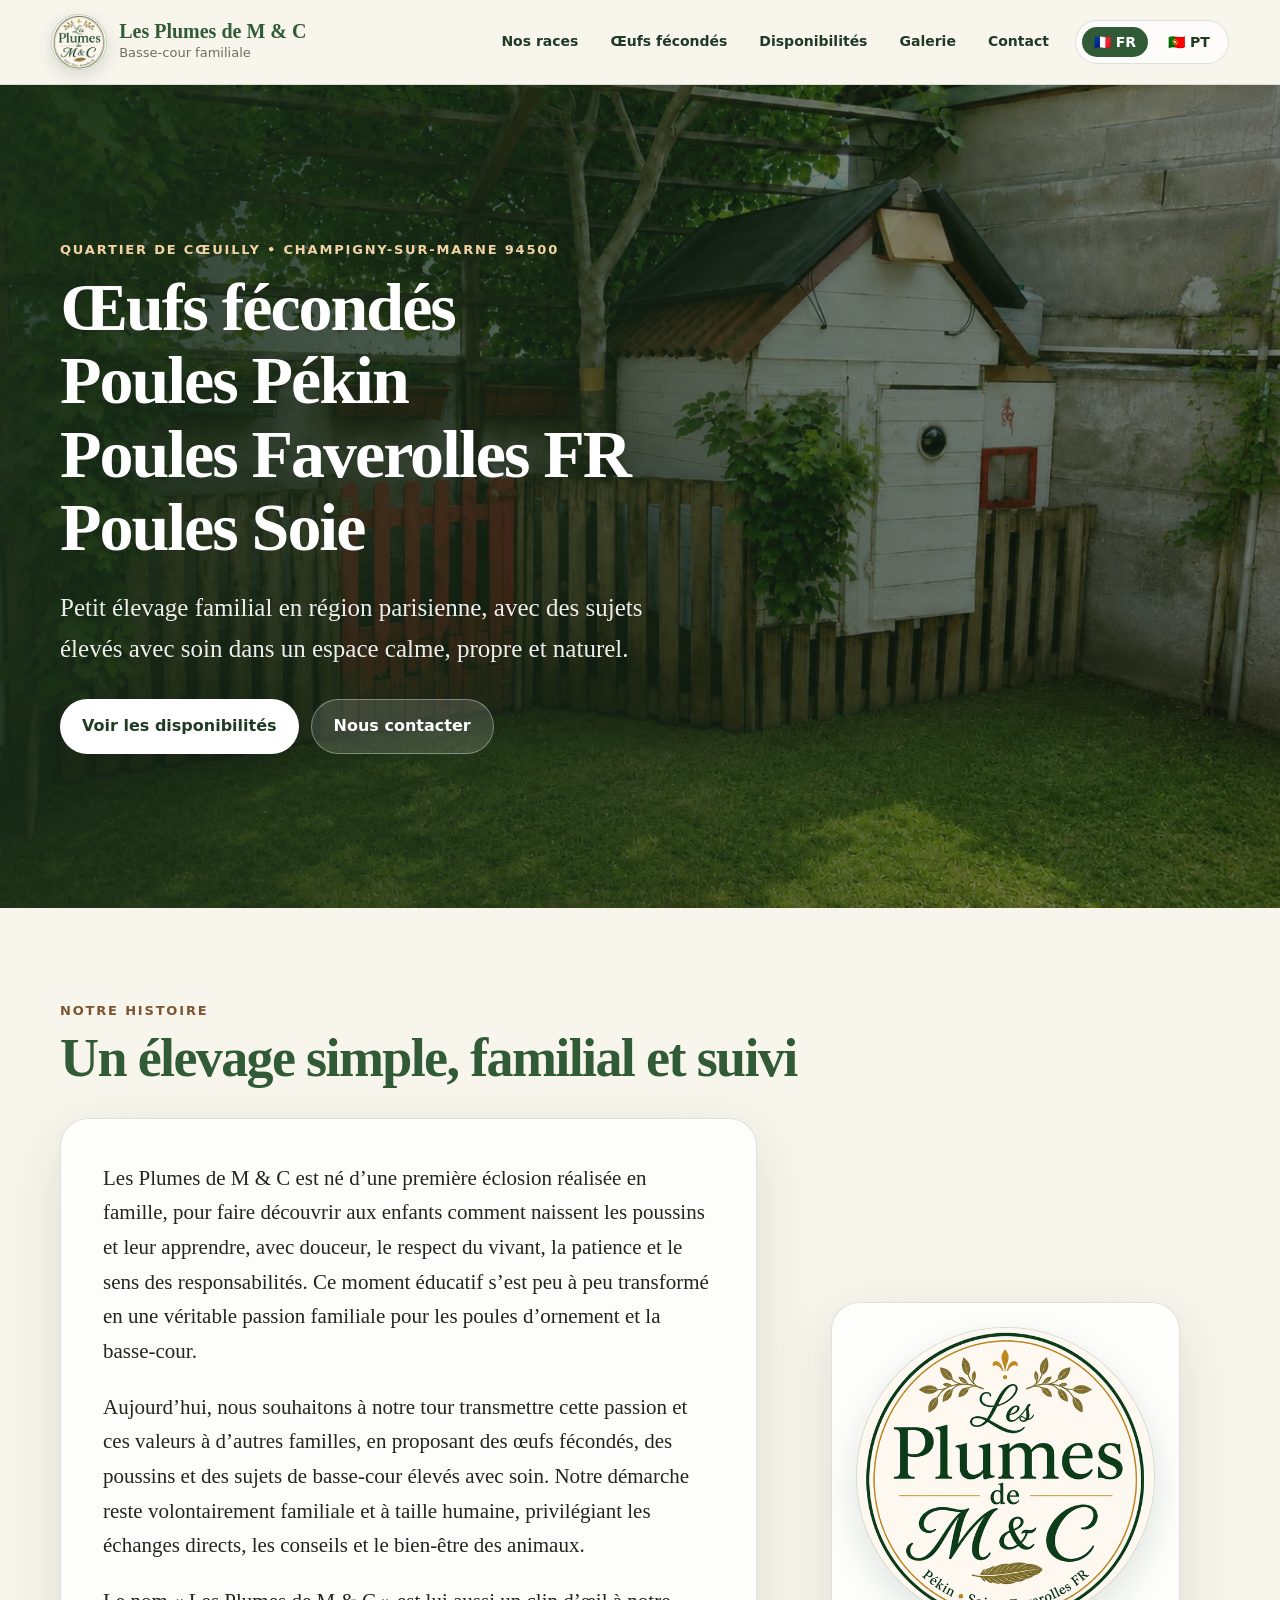
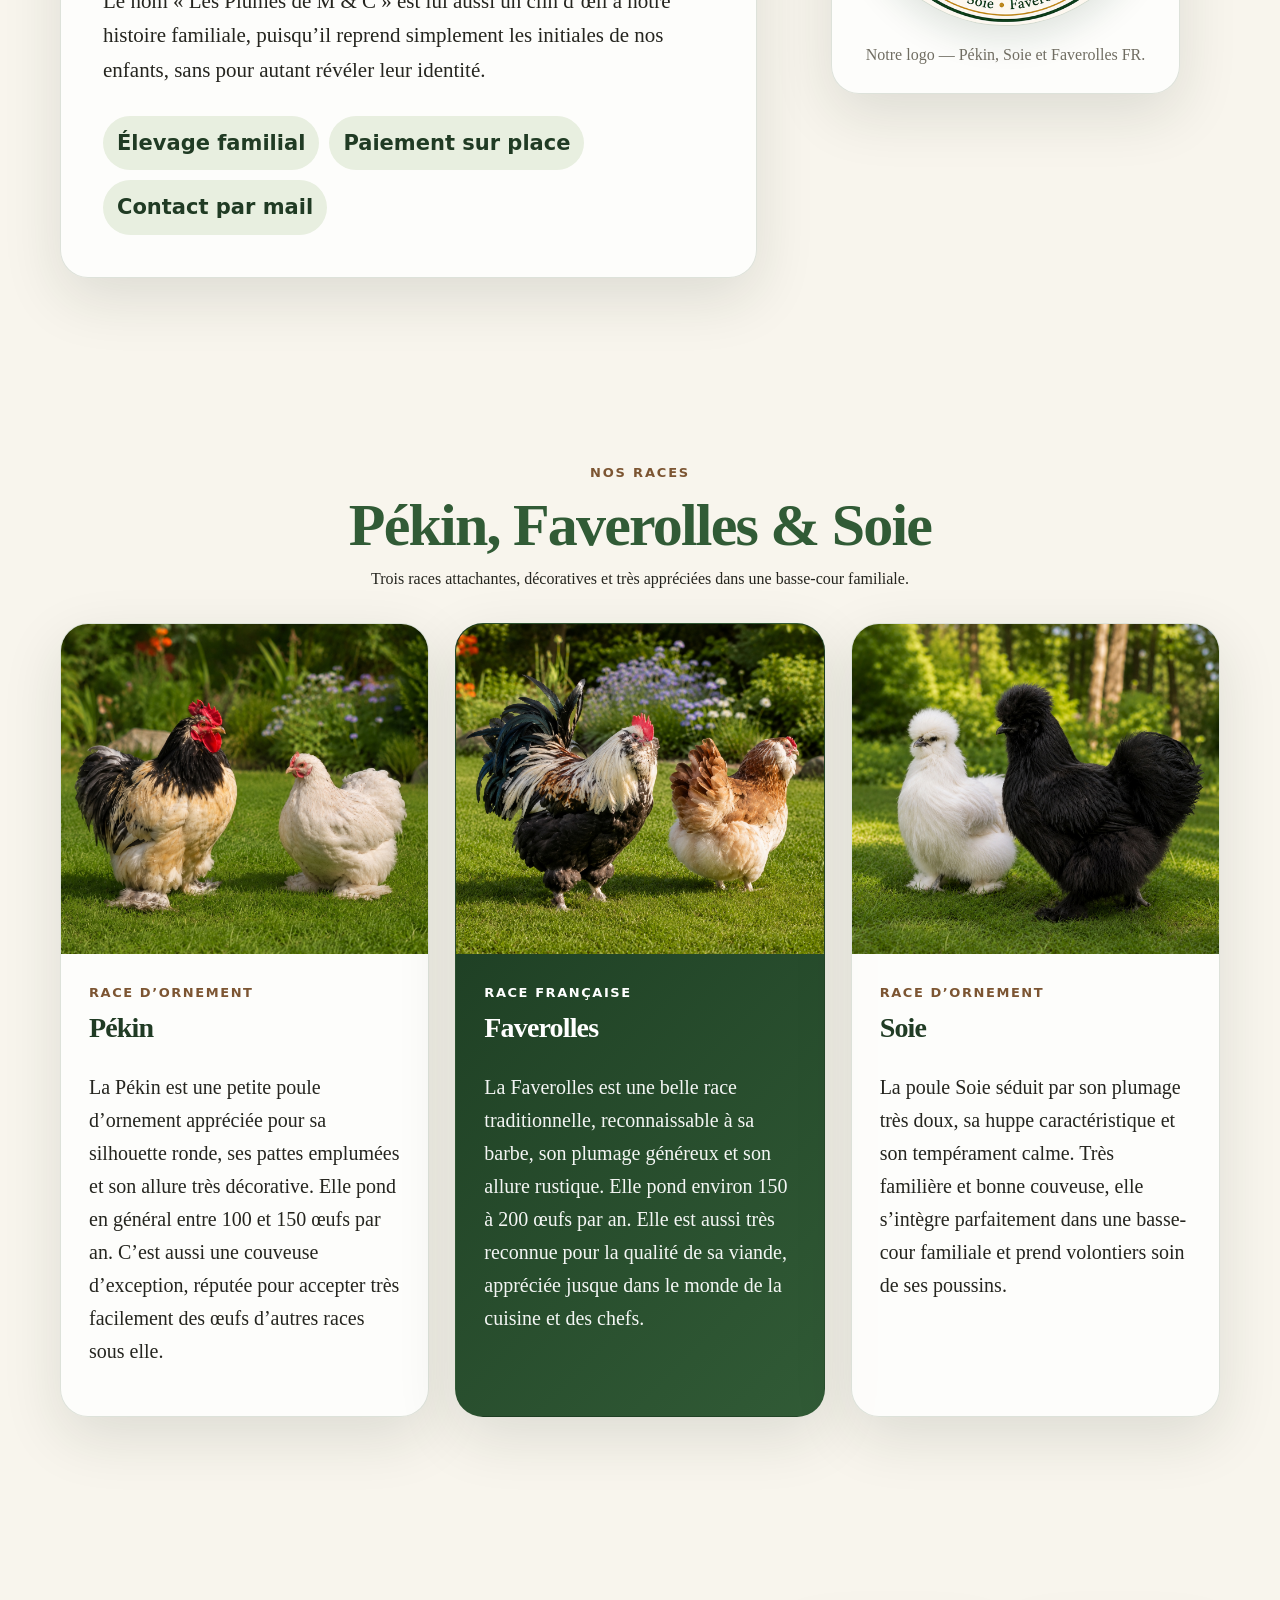
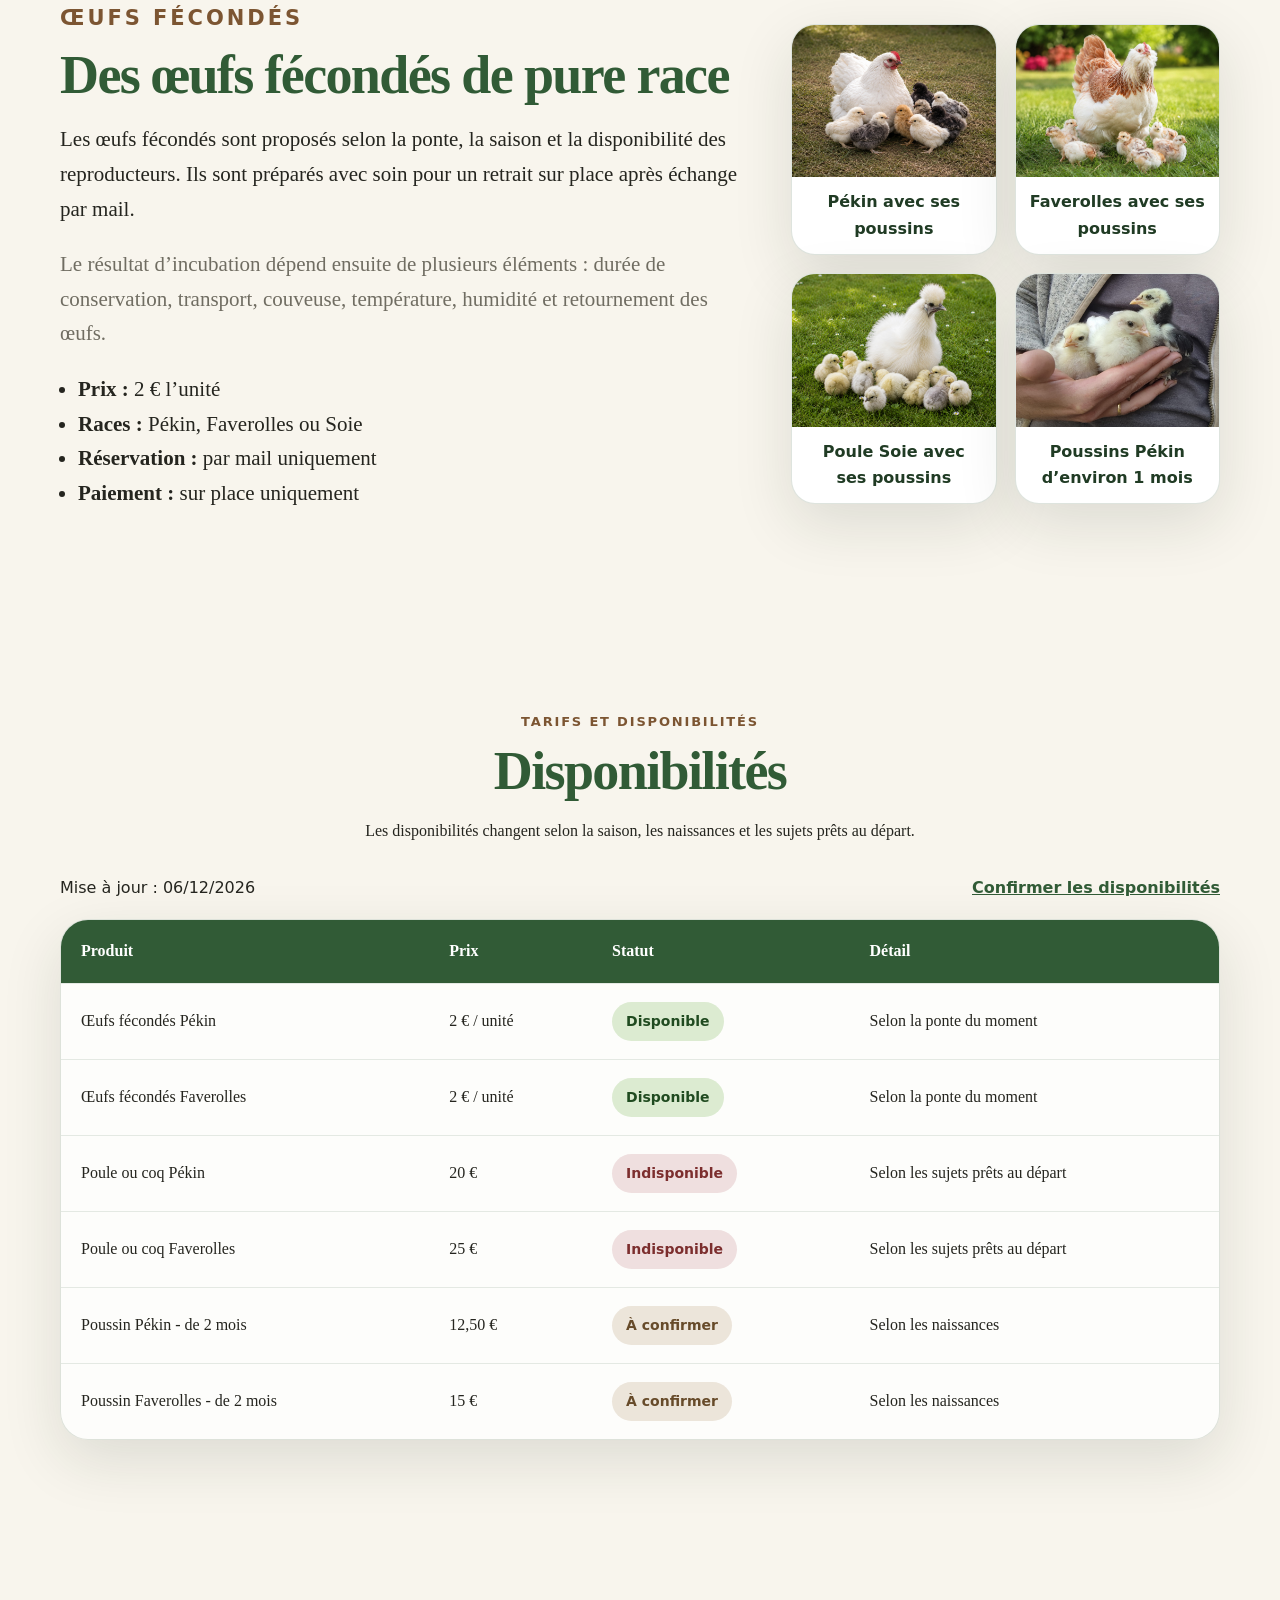
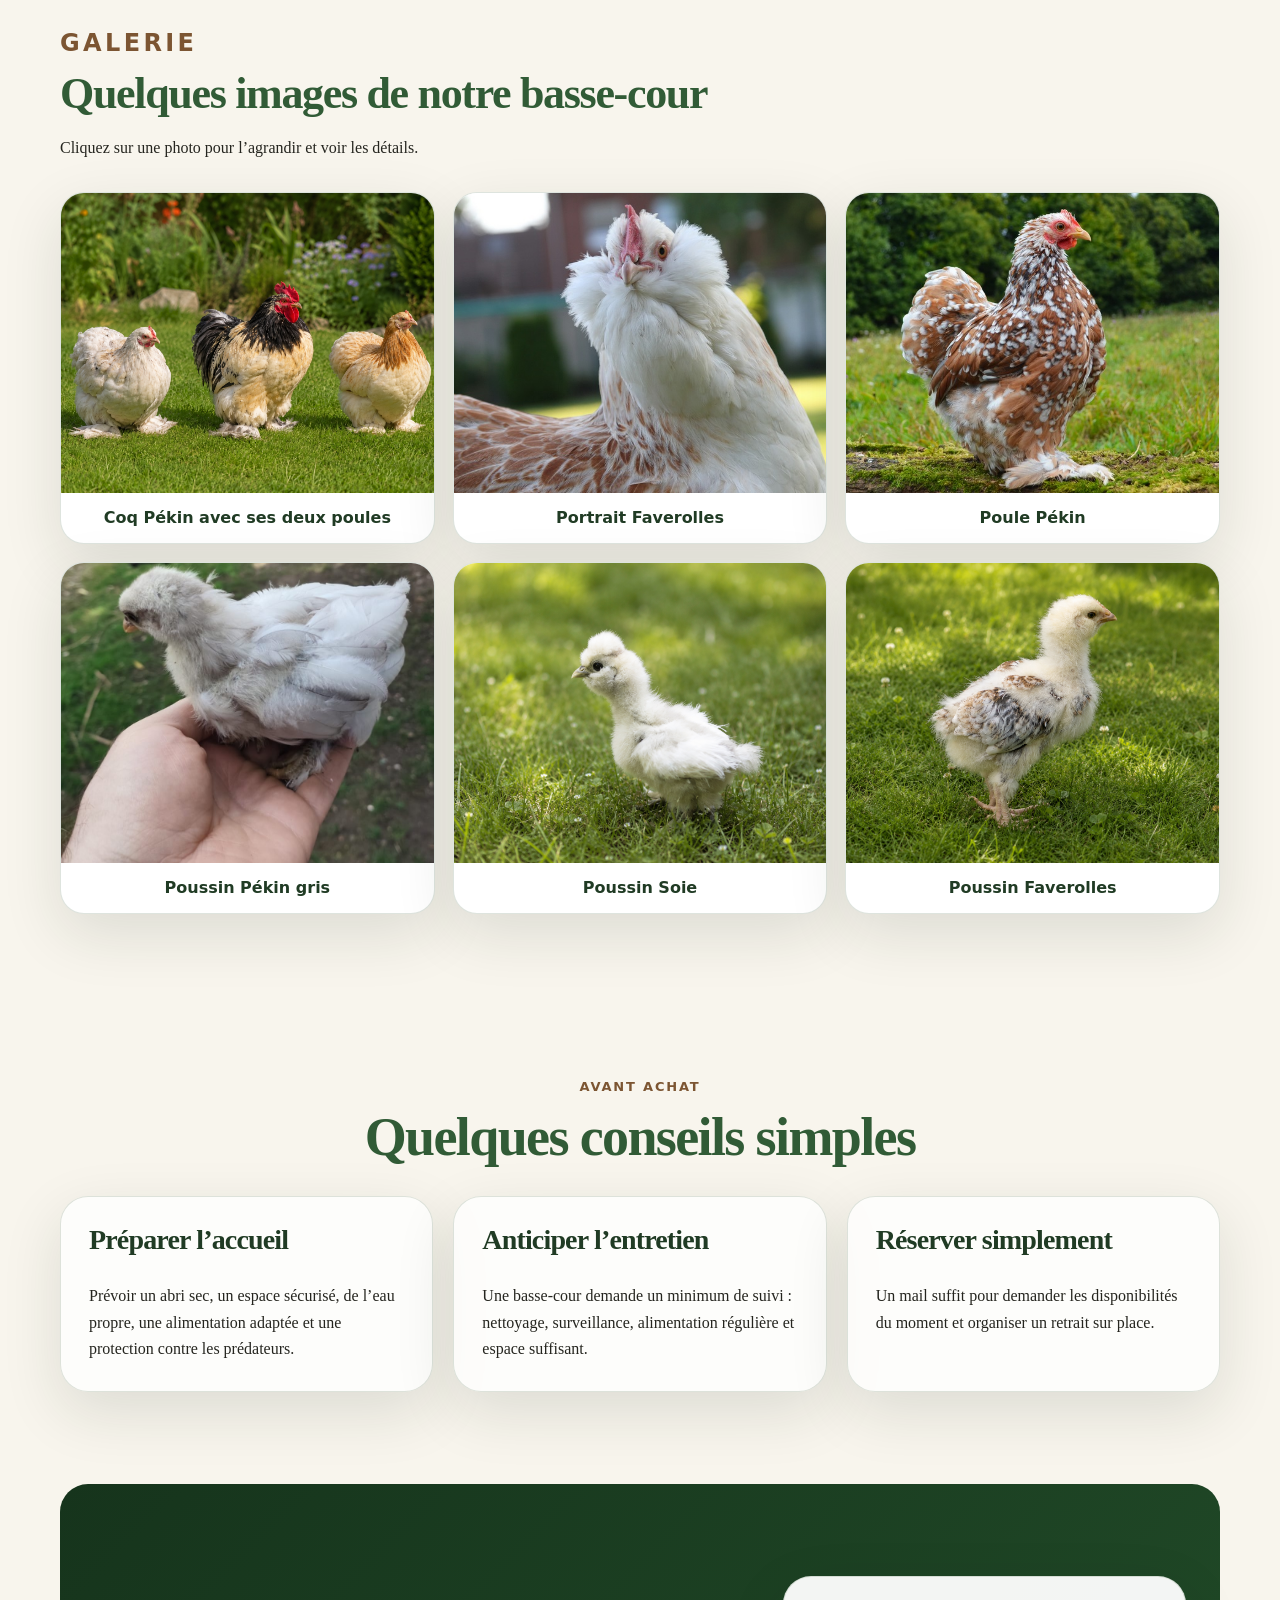
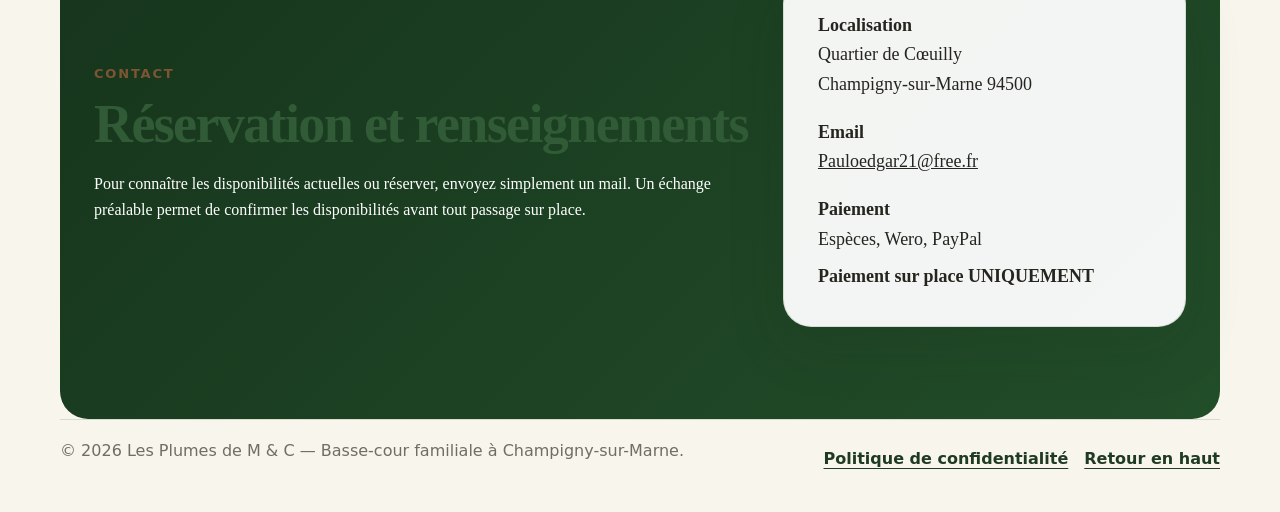
==== commit 9a64d641: "Add files via upload" ====
--- a/index.html
+++ b/index.html
@@ -9,7 +9,8 @@
   <meta name="theme-color" content="#315b36">
   <meta property="og:title" content="Les Plumes de M & C">
   <meta property="og:description" content="Œufs fécondés, poules Pékin, Faverolles et Soie à Champigny-sur-Marne.">
-  <meta property="og:image" content="assets/img/aperçu-partage.jpg">
+  <meta property="og:image" content="https://lesplumesdemetc.github.io/assets/img/logo-les-plumes.png">
+  <meta property="og:image:alt" content="Logo Les Plumes de M & C">
   <link rel="icon" href="assets/icons/favicon.png">
   <link rel="apple-touch-icon" href="assets/icons/favicon.png">
   <link rel="privacy-policy" href="politique-confidentialite.html">
@@ -20,7 +21,7 @@
 
   <header class="site-header" id="top">
     <a class="brand" href="#accueil" aria-label="Retour à l’accueil">
-      <span class="brand-mark">M&C</span>
+      <img class="brand-logo" src="assets/img/logo-les-plumes.png" alt="" width="56" height="56">
       <span>
         <strong data-i18n="brand.title">Les Plumes de M & C</strong>
         <em data-i18n="brand.subtitle">Basse-cour familiale</em>
@@ -82,8 +83,8 @@
           </div>
         </div>
         <figure class="stamp-card">
-          <img src="assets/img/logo-tampon.png" alt="Tampon Les Plumes de M & C - Œufs fécondés">
-          <figcaption data-i18n="story.caption">Le visuel utilisé pour les commandes d’œufs fécondés.</figcaption>
+          <img src="assets/img/logo-les-plumes.png" alt="Logo Les Plumes de M & C — Pékin, Soie et Faverolles FR">
+          <figcaption data-i18n="story.caption">Notre logo — Pékin, Soie et Faverolles FR.</figcaption>
         </figure>
       </div>
     </section>
--- a/style.css
+++ b/style.css
@@ -44,10 +44,10 @@
   backdrop-filter: blur(14px);
 }
 .brand { display: inline-flex; align-items: center; gap: 12px; min-width: 0; text-decoration: none; }
-.brand-mark {
-  display: grid; place-items: center; width: 48px; height: 48px; border-radius: 50%;
-  color: var(--white); background: var(--green);
-  font: 800 15px/1 ui-sans-serif, system-ui, sans-serif; letter-spacing: 0.06em;
+.brand-logo {
+  flex: 0 0 auto; width: 56px; height: 56px; border-radius: 50%; object-fit: cover;
+  background: #fbf7ef; border: 1px solid rgba(11, 76, 47, 0.22);
+  box-shadow: 0 6px 18px rgba(20, 55, 35, 0.14);
 }
 .brand strong, .brand em { display: block; }
 .brand strong { color: var(--green); font-size: 20px; line-height: 1.1; }
@@ -142,7 +142,8 @@
 }
 .stamp-card { padding: 24px; }
 .stamp-card img {
-  width: 100%; max-width: 360px; margin: 0 auto 16px; border-radius: 24px; background: #fff;
+  width: 100%; max-width: 360px; margin: 0 auto 16px; border-radius: 50%; background: #fbf7ef;
+  border: 1px solid rgba(11, 76, 47, 0.16); box-shadow: 0 14px 34px rgba(20, 55, 35, 0.12);
 }
 .stamp-card figcaption { color: var(--muted); text-align: center; }
 .race-grid { display: grid; grid-template-columns: repeat(3, minmax(0, 1fr)); gap: 26px; }
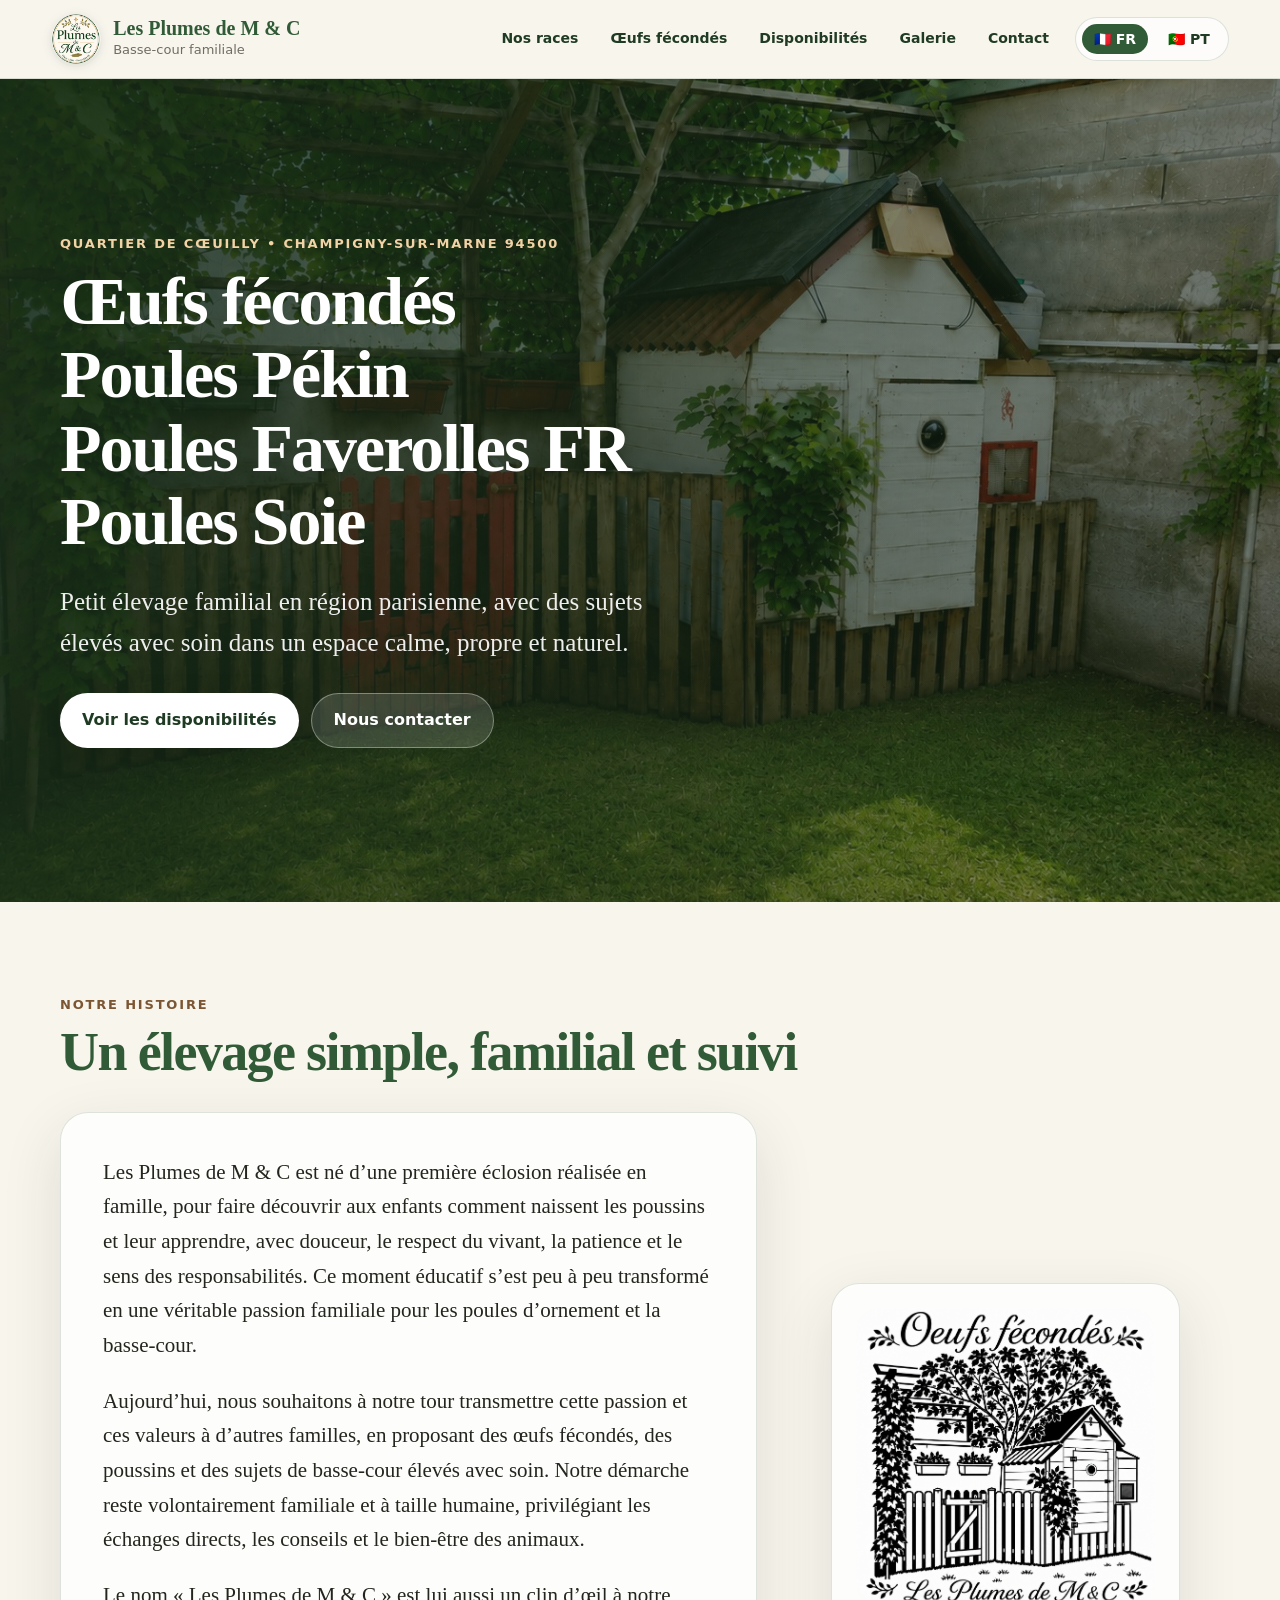
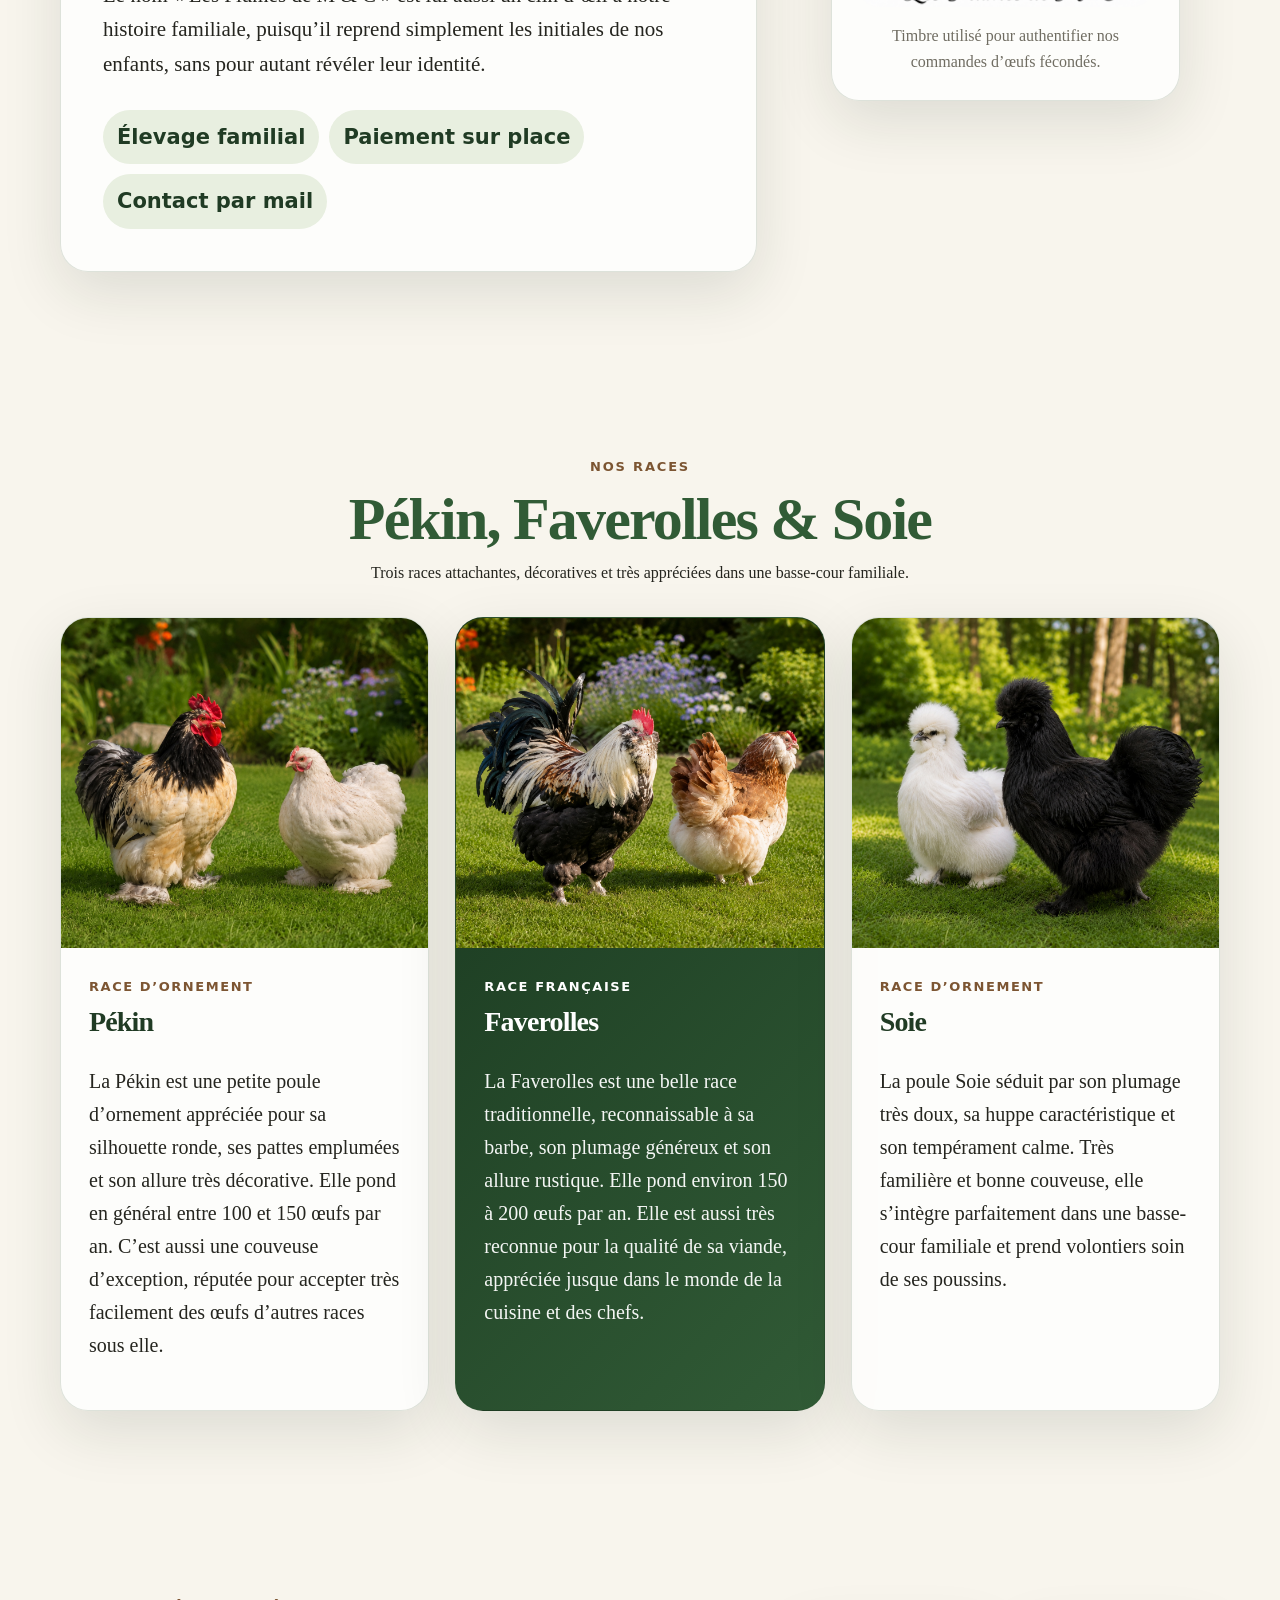
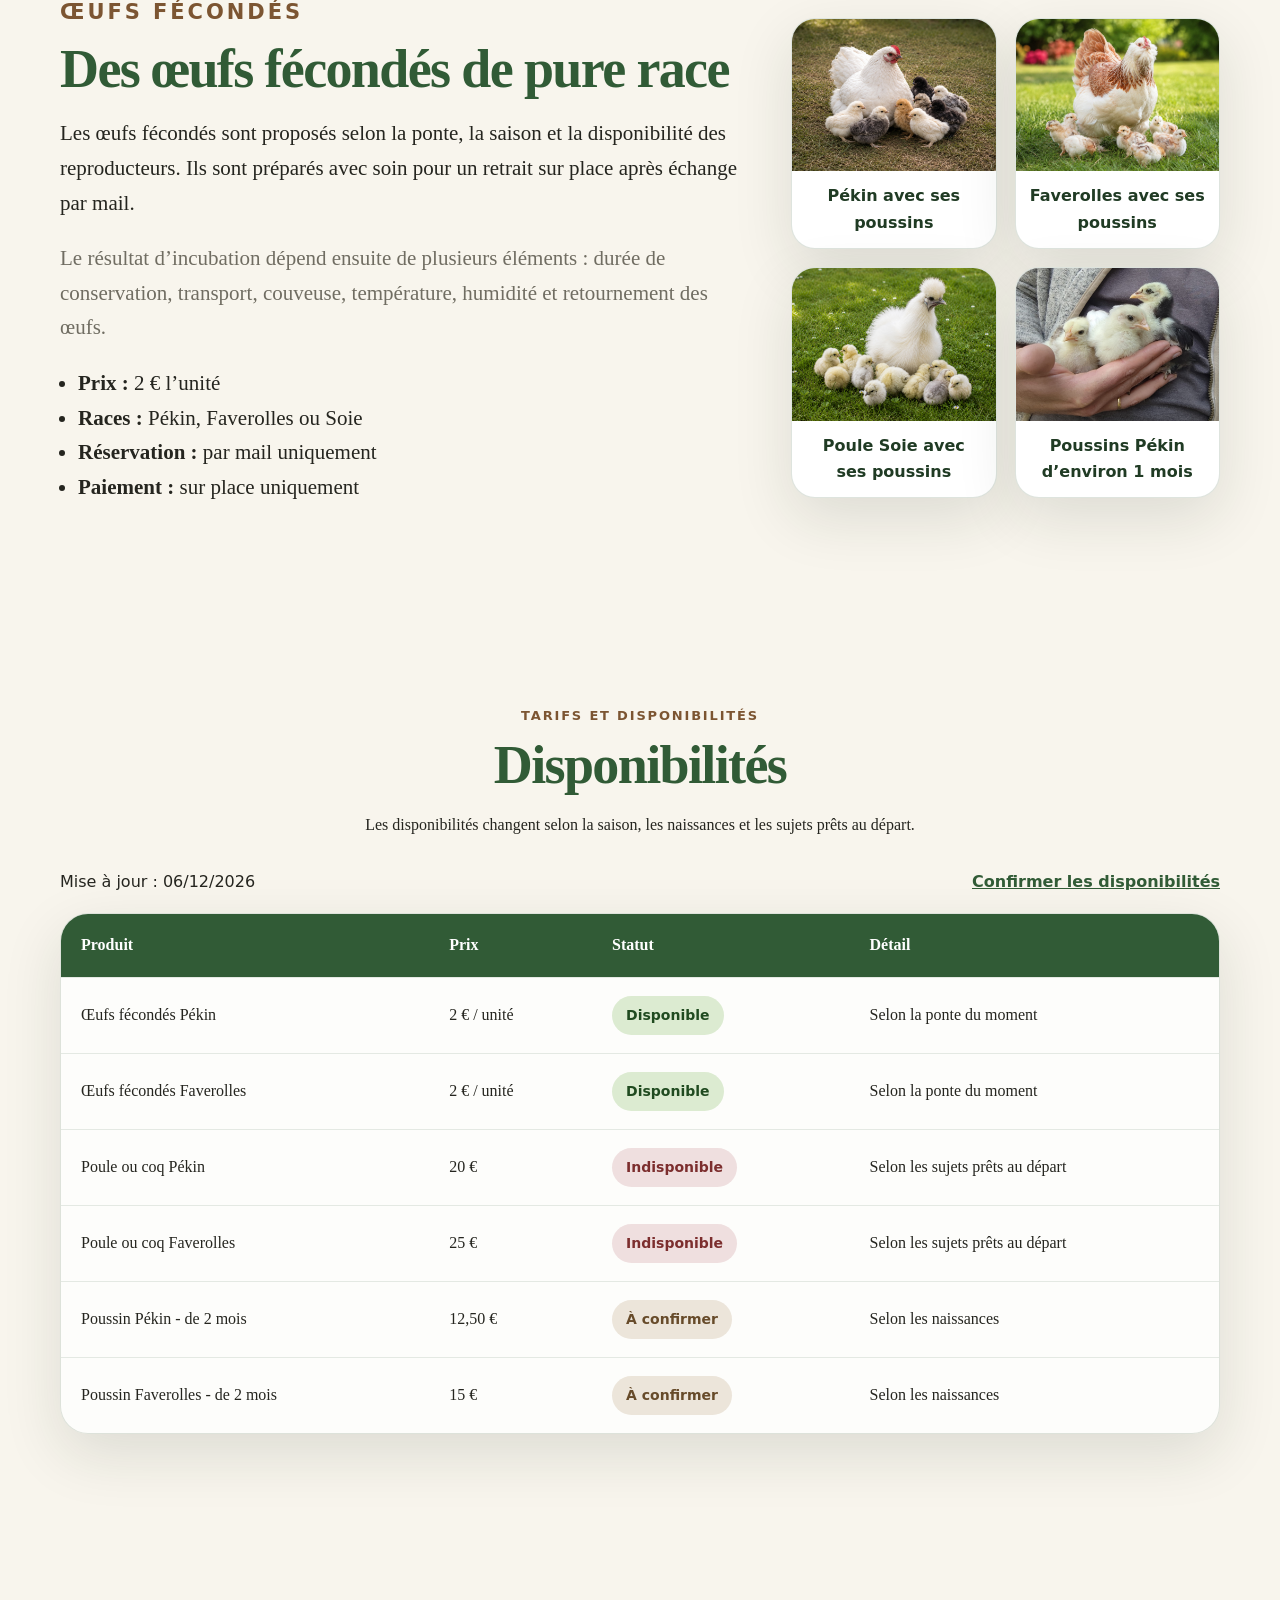
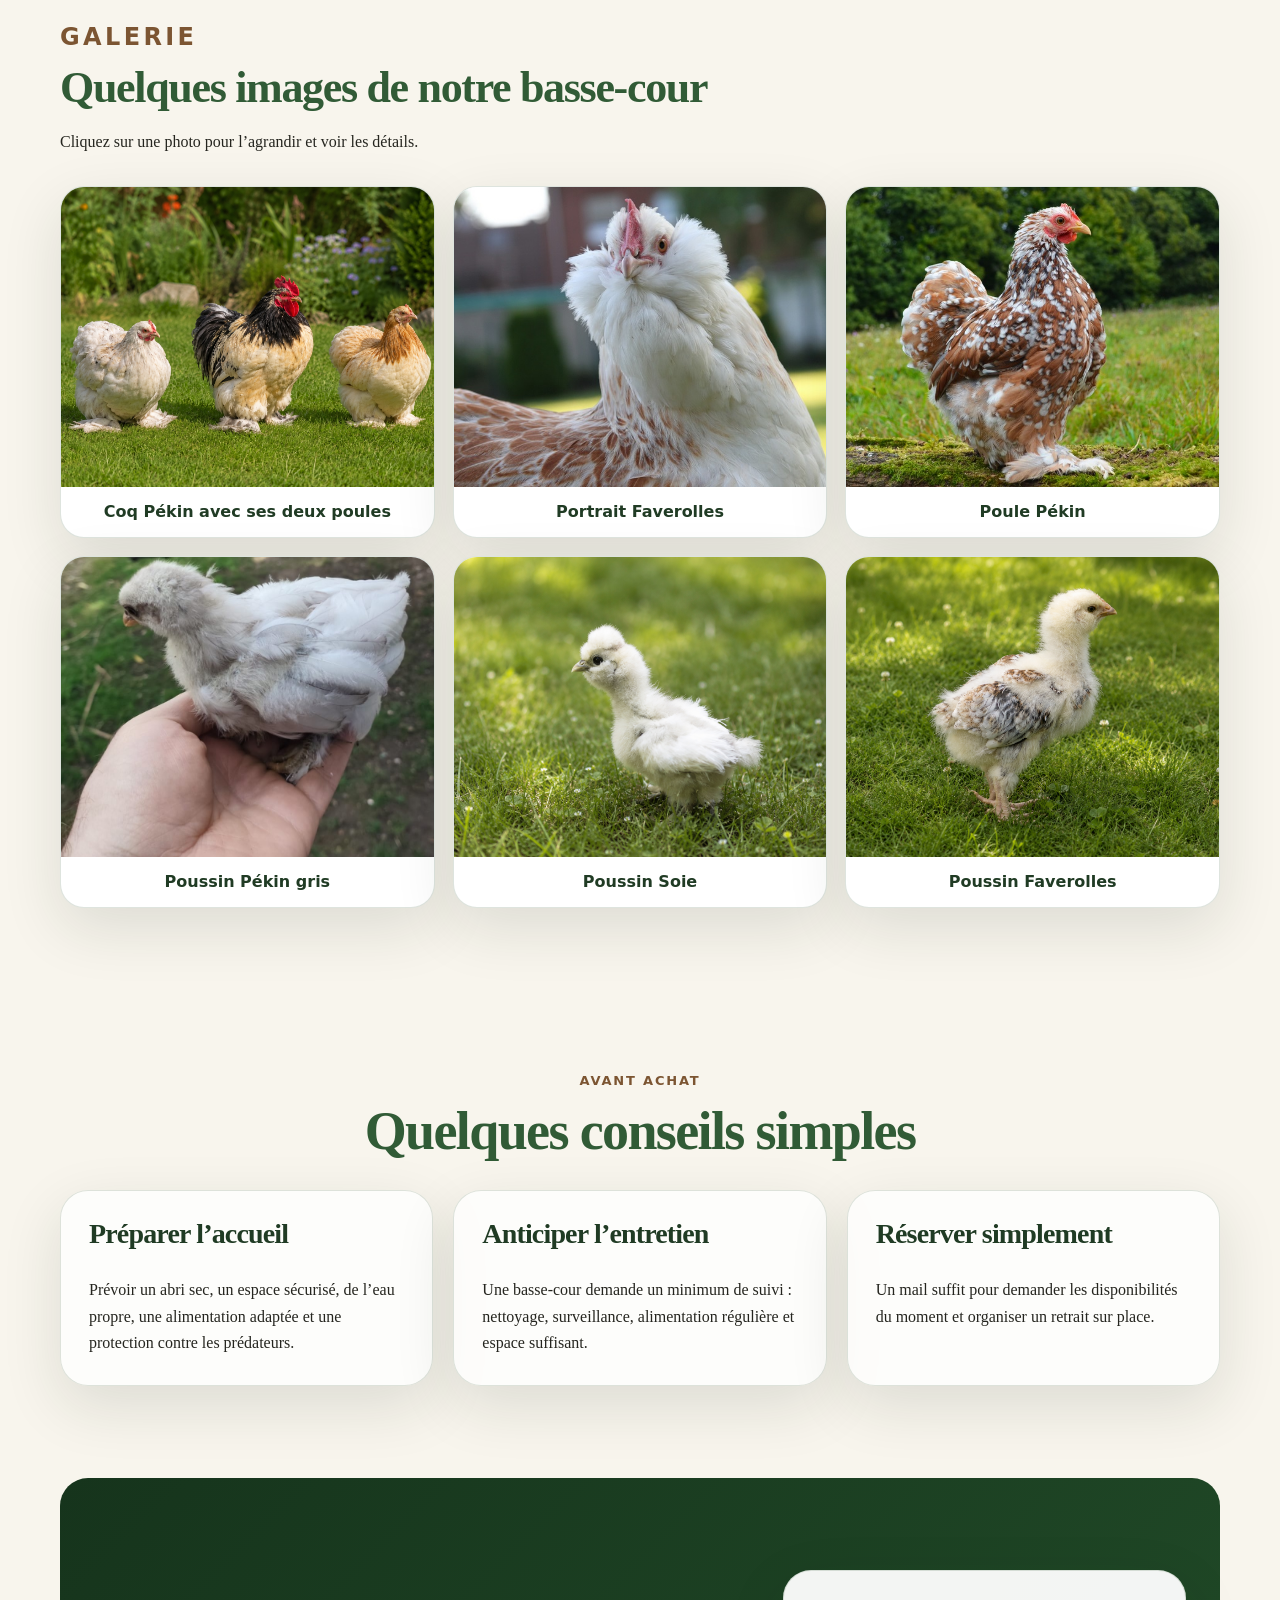
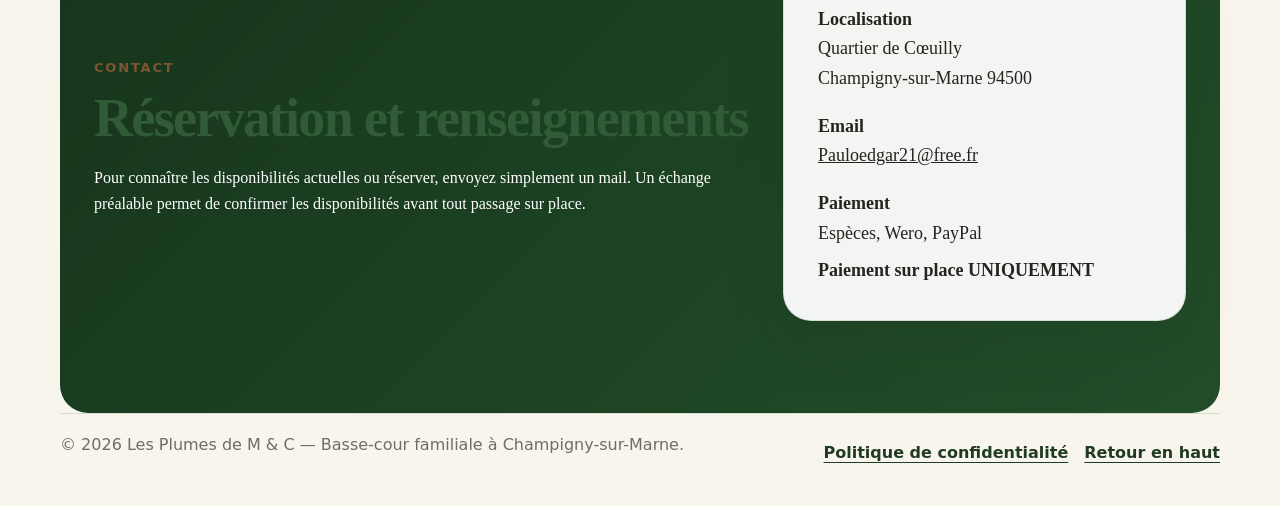
==== commit e84ffc7d: "Add files via upload" ====
--- a/index.html
+++ b/index.html
@@ -9,8 +9,7 @@
   <meta name="theme-color" content="#315b36">
   <meta property="og:title" content="Les Plumes de M & C">
   <meta property="og:description" content="Œufs fécondés, poules Pékin, Faverolles et Soie à Champigny-sur-Marne.">
-  <meta property="og:image" content="https://lesplumesdemetc.github.io/assets/img/logo-les-plumes.png">
-  <meta property="og:image:alt" content="Logo Les Plumes de M & C">
+  <meta property="og:image" content="assets/img/apercu-partage.jpg">
   <link rel="icon" href="assets/icons/favicon.png">
   <link rel="apple-touch-icon" href="assets/icons/favicon.png">
   <link rel="privacy-policy" href="politique-confidentialite.html">
@@ -21,7 +20,7 @@
 
   <header class="site-header" id="top">
     <a class="brand" href="#accueil" aria-label="Retour à l’accueil">
-      <img class="brand-logo" src="assets/img/logo-les-plumes.png" alt="" width="56" height="56">
+      <img class="brand-logo" src="assets/img/logo-principal.png" alt="" aria-hidden="true">
       <span>
         <strong data-i18n="brand.title">Les Plumes de M & C</strong>
         <em data-i18n="brand.subtitle">Basse-cour familiale</em>
@@ -83,8 +82,8 @@
           </div>
         </div>
         <figure class="stamp-card">
-          <img src="assets/img/logo-les-plumes.png" alt="Logo Les Plumes de M & C — Pékin, Soie et Faverolles FR">
-          <figcaption data-i18n="story.caption">Notre logo — Pékin, Soie et Faverolles FR.</figcaption>
+          <img src="assets/img/logo-tampon.png" alt="Tampon Les Plumes de M & C - Œufs fécondés">
+          <figcaption data-i18n="story.caption">Le visuel utilisé pour les commandes d’œufs fécondés.</figcaption>
         </figure>
       </div>
     </section>
--- a/style.css
+++ b/style.css
@@ -45,9 +45,8 @@
 }
 .brand { display: inline-flex; align-items: center; gap: 12px; min-width: 0; text-decoration: none; }
 .brand-logo {
-  flex: 0 0 auto; width: 56px; height: 56px; border-radius: 50%; object-fit: cover;
-  background: #fbf7ef; border: 1px solid rgba(11, 76, 47, 0.22);
-  box-shadow: 0 6px 18px rgba(20, 55, 35, 0.14);
+  width: 50px; height: 50px; flex: 0 0 50px; object-fit: contain; border-radius: 50%;
+  filter: drop-shadow(0 2px 5px rgba(22, 55, 31, 0.14));
 }
 .brand strong, .brand em { display: block; }
 .brand strong { color: var(--green); font-size: 20px; line-height: 1.1; }
@@ -142,8 +141,7 @@
 }
 .stamp-card { padding: 24px; }
 .stamp-card img {
-  width: 100%; max-width: 360px; margin: 0 auto 16px; border-radius: 50%; background: #fbf7ef;
-  border: 1px solid rgba(11, 76, 47, 0.16); box-shadow: 0 14px 34px rgba(20, 55, 35, 0.12);
+  width: 100%; max-width: 360px; margin: 0 auto 16px; border-radius: 24px; background: #fff;
 }
 .stamp-card figcaption { color: var(--muted); text-align: center; }
 .race-grid { display: grid; grid-template-columns: repeat(3, minmax(0, 1fr)); gap: 26px; }
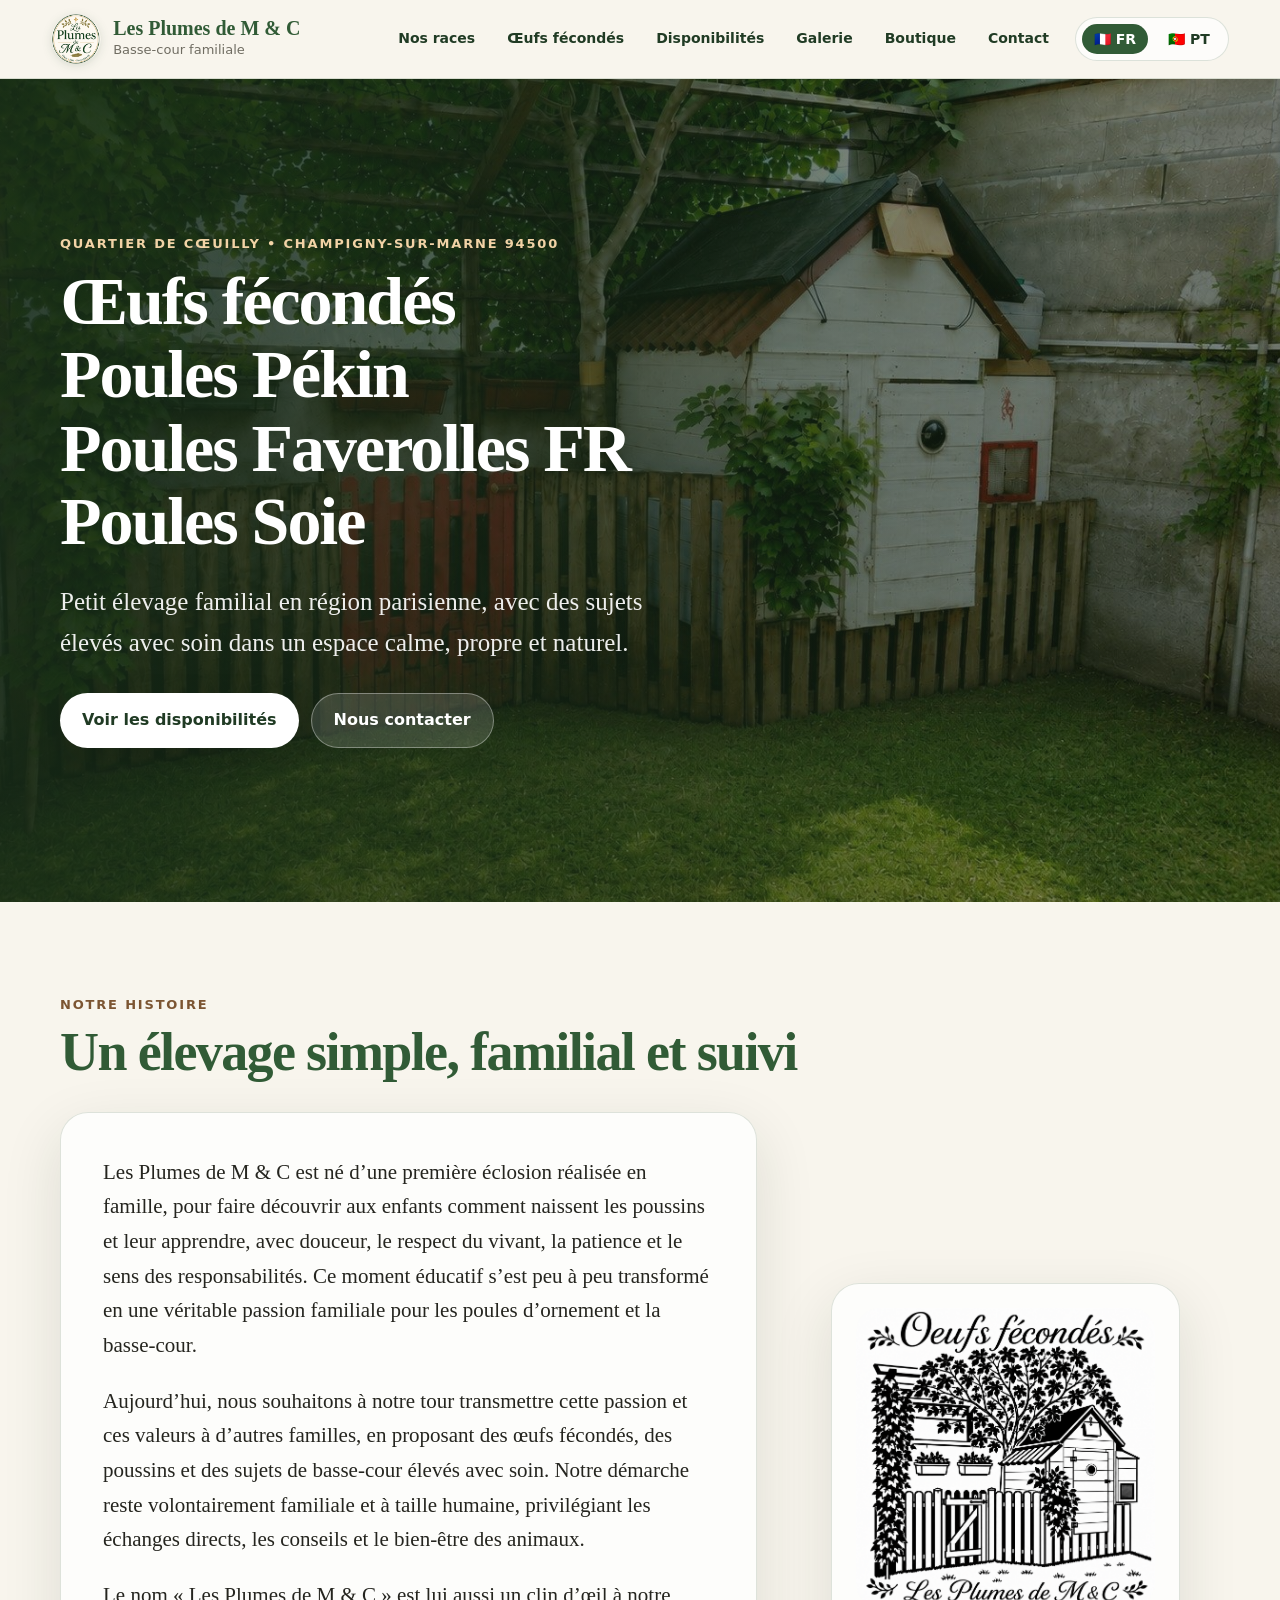
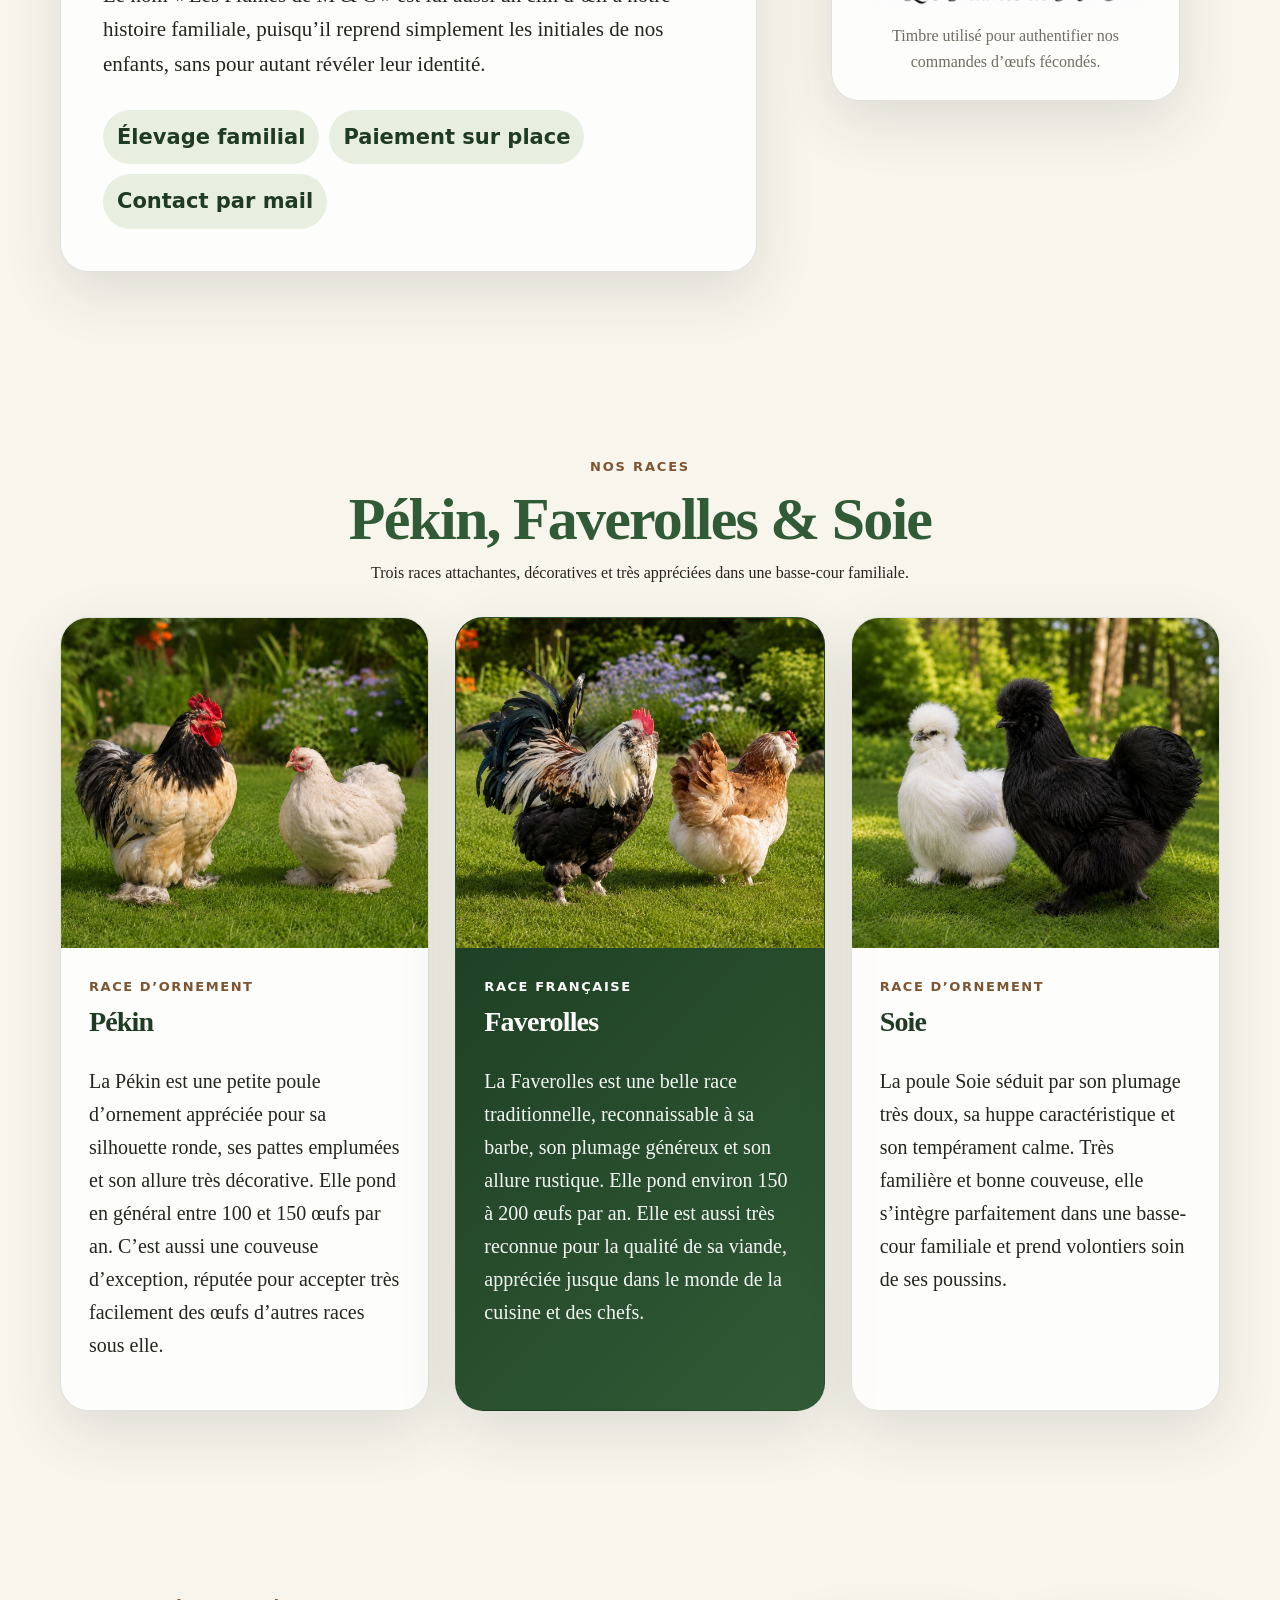
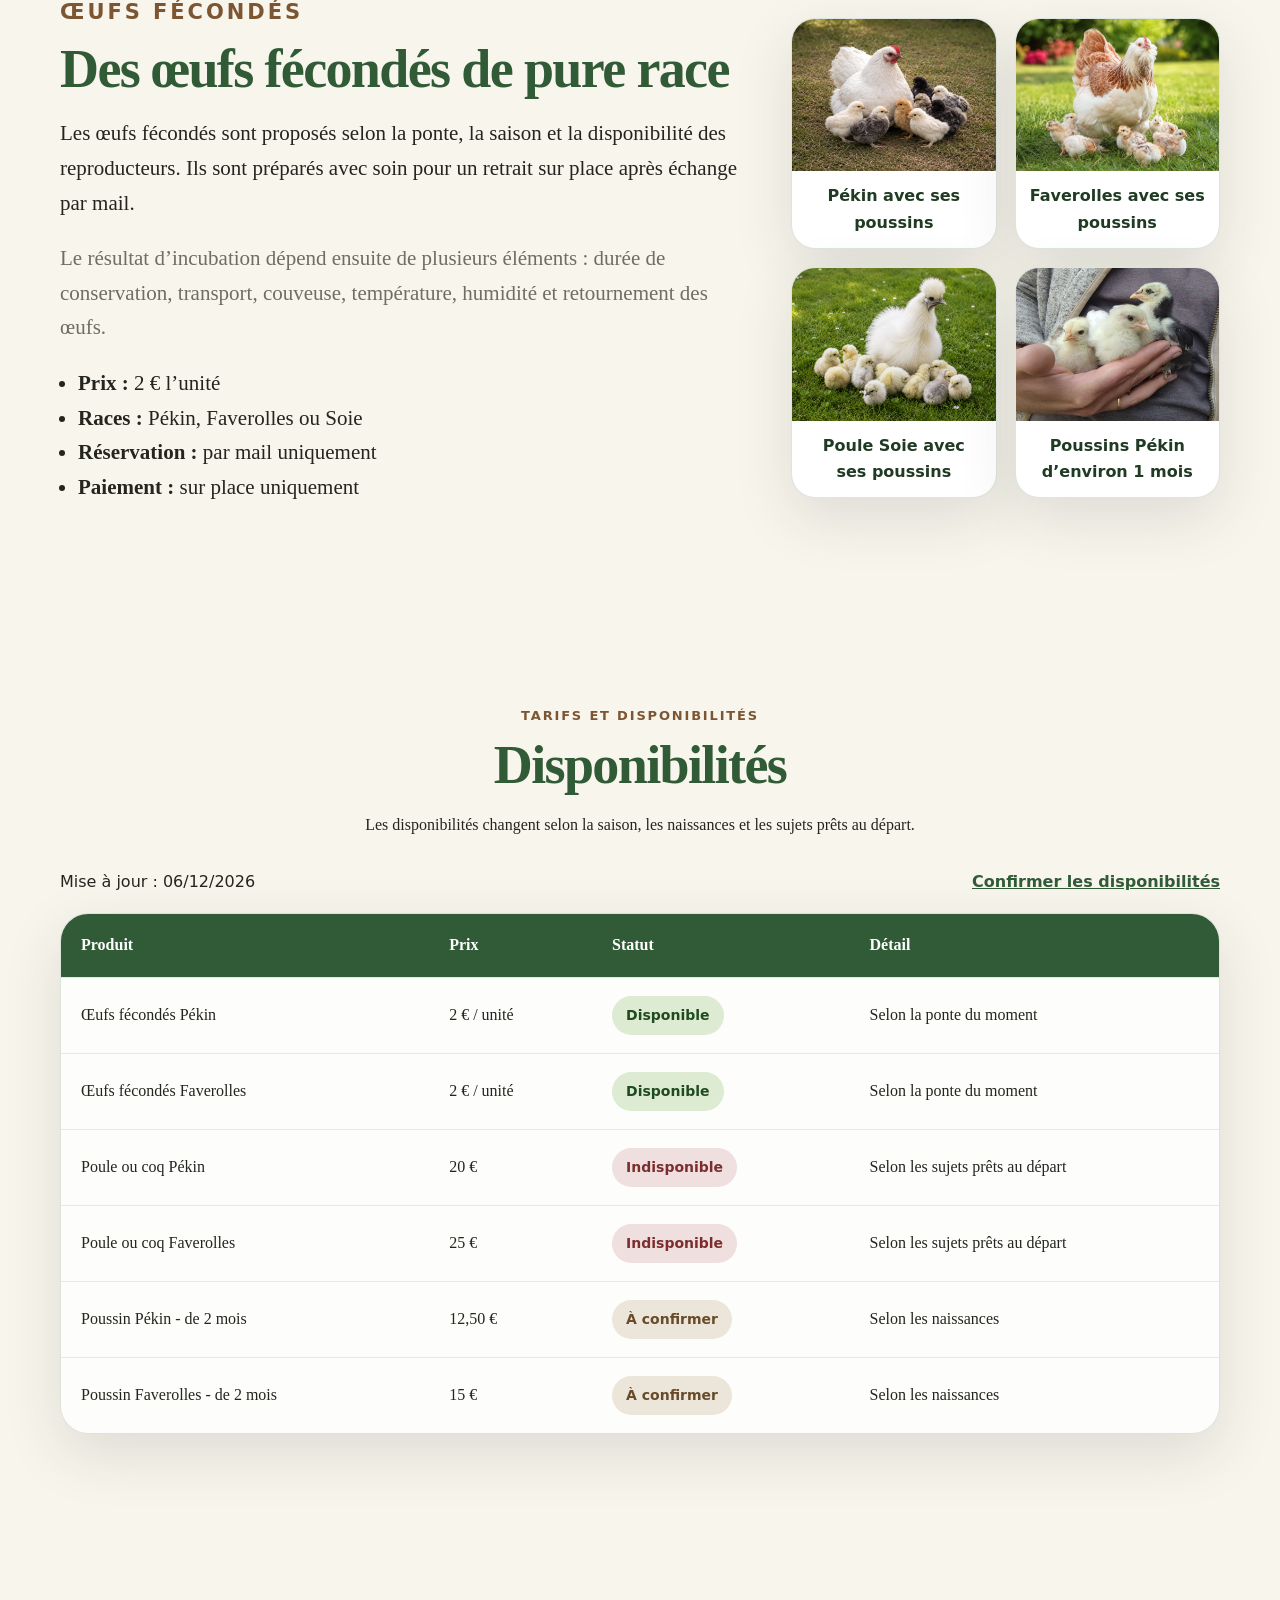
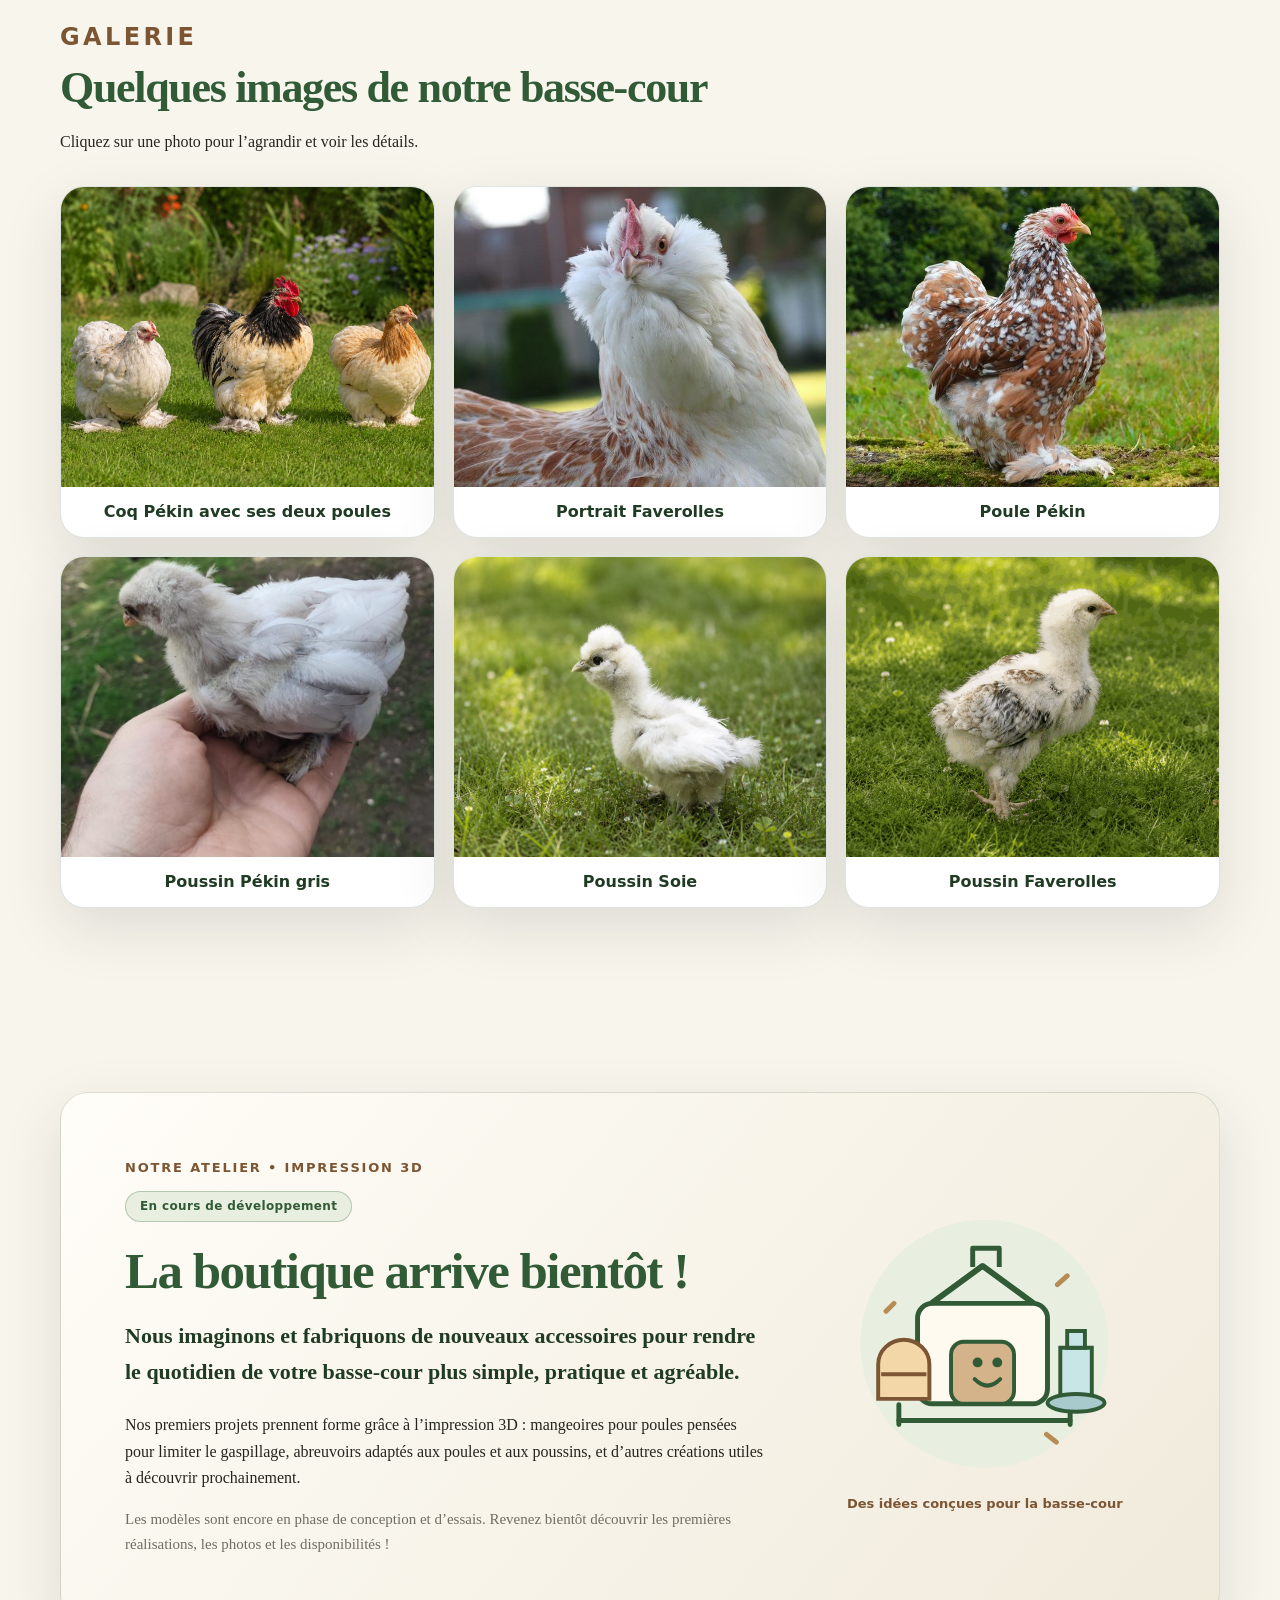
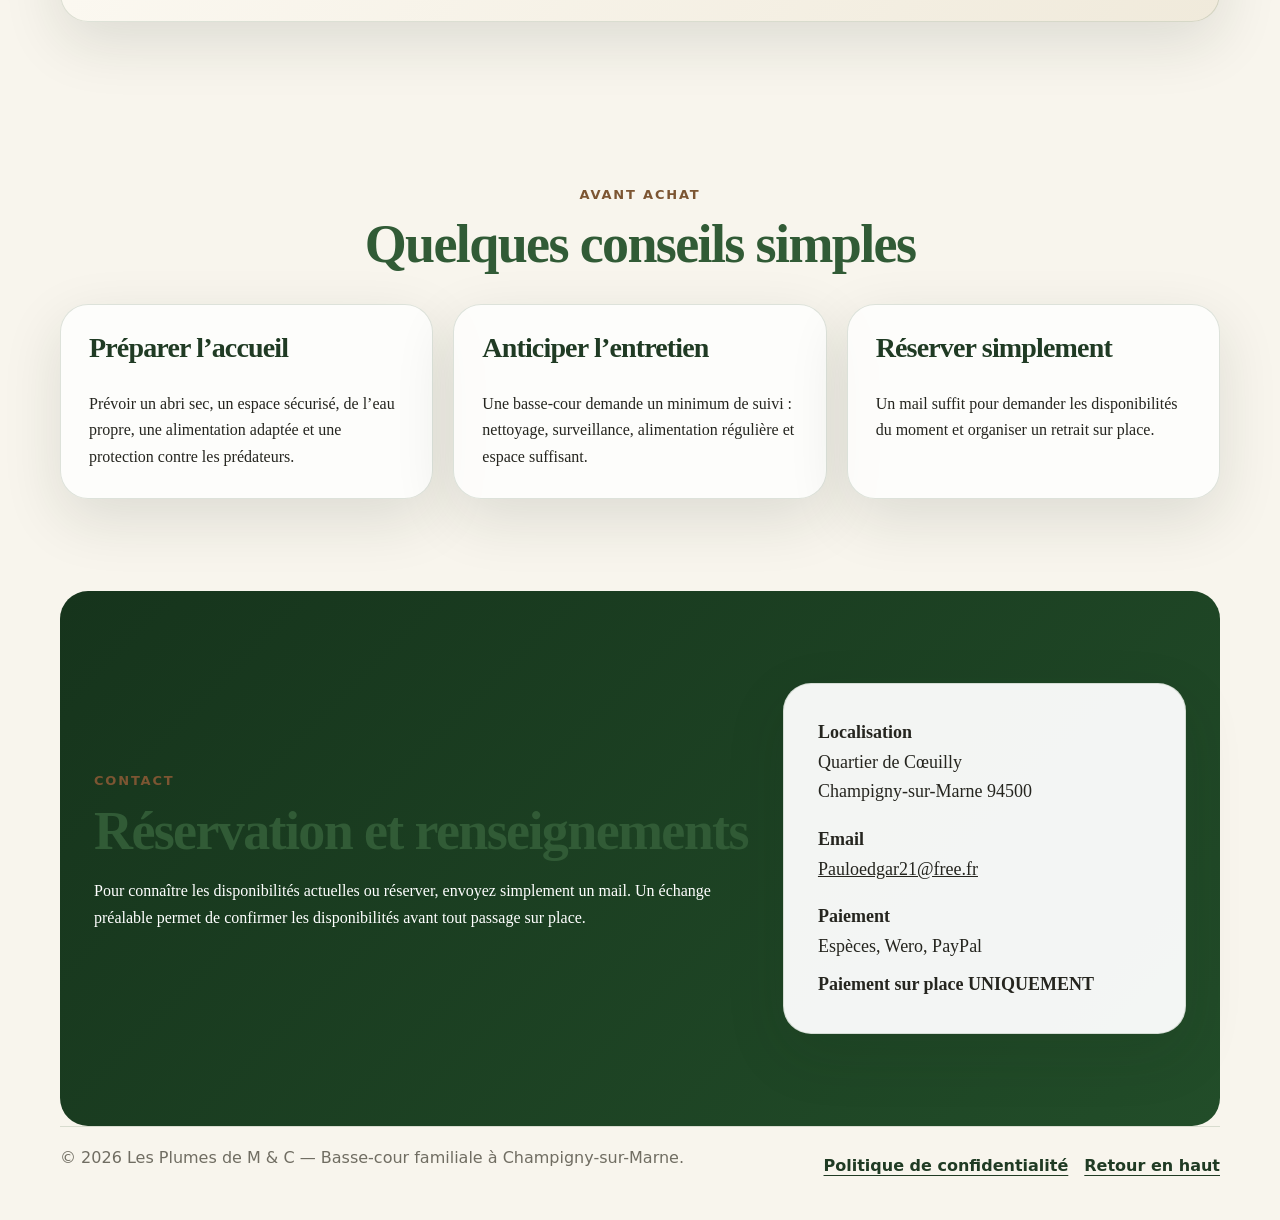
==== commit 789d4285: "suppresion de dossier et ajout boutique" ====
--- a/index.html
+++ b/index.html
@@ -33,6 +33,7 @@
         <a href="#oeufs" data-i18n="nav.eggs">Œufs fécondés</a>
         <a href="#disponibilites" data-i18n="nav.availability">Disponibilités</a>
         <a href="#galerie" data-i18n="nav.gallery">Galerie</a>
+        <a href="#boutique" data-i18n="nav.shop">Boutique</a>
         <a href="#contact" data-i18n="nav.contact">Contact</a>
       </nav>
 
@@ -216,6 +217,40 @@
       </div>
     </section>
 
+    <!-- Boutique : présentation uniquement, aucun produit n’est encore proposé à la vente. -->
+    <section id="boutique" class="section shop-section" aria-labelledby="shop-heading">
+      <div class="shop-panel">
+        <div class="shop-intro">
+          <p class="eyebrow" data-i18n="shop.eyebrow">Notre atelier • Impression 3D</p>
+          <span class="shop-status" data-i18n="shop.status">En cours de développement</span>
+          <h2 id="shop-heading" data-i18n="shop.heading">La boutique arrive bientôt !</h2>
+          <p class="shop-lead" data-i18n="shop.lead">Nous imaginons et fabriquons de nouveaux accessoires pour rendre le quotidien de votre basse-cour plus simple, pratique et agréable.</p>
+          <p data-i18n="shop.description">Nos premiers projets prennent forme grâce à l’impression 3D : mangeoires pour poules pensées pour limiter le gaspillage, abreuvoirs adaptés aux poules et aux poussins, et d’autres créations utiles à découvrir prochainement.</p>
+          <p class="shop-footnote" data-i18n="shop.note">Les modèles sont encore en phase de conception et d’essais. Revenez bientôt découvrir les premières réalisations, les photos et les disponibilités !</p>
+        </div>
+        <div class="shop-illustration" aria-hidden="true">
+          <svg viewBox="0 0 320 290" xmlns="http://www.w3.org/2000/svg" fill="none">
+            <circle cx="160" cy="145" r="126" fill="#e8efe0"/>
+            <path d="M73 223h174" stroke="#315b36" stroke-width="5" stroke-linecap="round"/>
+            <rect x="92" y="104" width="132" height="102" rx="15" fill="#fffaf0" stroke="#315b36" stroke-width="5"/>
+            <path d="M106 104l52-38 52 38" stroke="#315b36" stroke-width="6" stroke-linejoin="round"/>
+            <path d="M148 67v-19h27v19" stroke="#315b36" stroke-width="5" stroke-linejoin="round"/>
+            <rect x="126" y="143" width="64" height="63" rx="13" fill="#d4b38a" stroke="#315b36" stroke-width="4"/>
+            <circle cx="153" cy="164" r="5" fill="#315b36"/><circle cx="173" cy="164" r="5" fill="#315b36"/>
+            <path d="M150 181q13 13 26 0" stroke="#315b36" stroke-width="4" stroke-linecap="round"/>
+            <path d="M73 227v-20m174 20v-20" stroke="#315b36" stroke-width="5" stroke-linecap="round"/>
+            <path d="M52 166c0-14 12-25 26-25s26 11 26 25v35H52v-35z" fill="#f4d7a9" stroke="#7c5532" stroke-width="4"/>
+            <path d="M55 176h46" stroke="#7c5532" stroke-width="4"/>
+            <path d="M237 149h32v55h-32z" fill="#c9e6e6" stroke="#315b36" stroke-width="4"/>
+            <path d="M244 132h18v17h-18z" fill="#c9e6e6" stroke="#315b36" stroke-width="4"/>
+            <ellipse cx="253" cy="205" rx="29" ry="9" fill="#a9cacc" stroke="#315b36" stroke-width="4"/>
+            <path d="M60 112l8-8m166-19 10-9m-21 161 10 8" stroke="#b78b54" stroke-width="5" stroke-linecap="round"/>
+          </svg>
+          <p data-i18n="shop.illustration">Des idées conçues pour la basse-cour</p>
+        </div>
+      </div>
+    </section>
+
     <section id="conseils" class="section advice-section">
       <div class="section-heading centered">
         <p class="eyebrow" data-i18n="tips.eyebrow">Avant achat</p>
--- a/style.css
+++ b/style.css
@@ -681,3 +681,40 @@
   .privacy-hero,
   .privacy-content { border-radius: 20px; }
 }
+
+/* Boutique à venir — section bilingue intégrée à la page principale */
+#boutique { scroll-margin-top: 94px; }
+.shop-panel {
+  display: grid;
+  grid-template-columns: minmax(0, 1.5fr) minmax(230px, .8fr);
+  align-items: center;
+  gap: clamp(24px, 4vw, 58px);
+  padding: clamp(26px, 5vw, 65px);
+  border: 1px solid var(--border);
+  border-radius: var(--radius);
+  background: linear-gradient(130deg, #fffdf8, #f0eadb);
+  box-shadow: var(--shadow);
+}
+.shop-status {
+  display: inline-block;
+  margin: 2px 0 22px;
+  border: 1px solid rgba(49,91,54,.28);
+  border-radius: 999px;
+  padding: 7px 14px;
+  color: var(--green);
+  background: var(--green-soft);
+  font: 800 12px/1.3 ui-sans-serif, system-ui, sans-serif;
+  letter-spacing: .03em;
+}
+.shop-intro h2 { font-size: clamp(32px, 4.5vw, 51px); }
+.shop-intro p { max-width: 670px; }
+.shop-lead { font-size: clamp(18px, 2.3vw, 22px); color: var(--green-dark); font-weight: 600; }
+.shop-footnote { margin-bottom: 0; color: var(--muted); font-size: 15px; }
+.shop-illustration { display: flex; flex-direction: column; align-items: center; justify-content: center; }
+.shop-illustration svg { width: 100%; max-width: 315px; height: auto; }
+.shop-illustration p { margin: 8px 0 0; color: var(--brown); text-align: center; font: 700 13px/1.4 ui-sans-serif, system-ui, sans-serif; }
+@media (max-width: 760px) {
+  #boutique { scroll-margin-top: 78px; }
+  .shop-panel { grid-template-columns: minmax(0, 1fr); }
+  .shop-illustration svg { max-width: 230px; }
+}
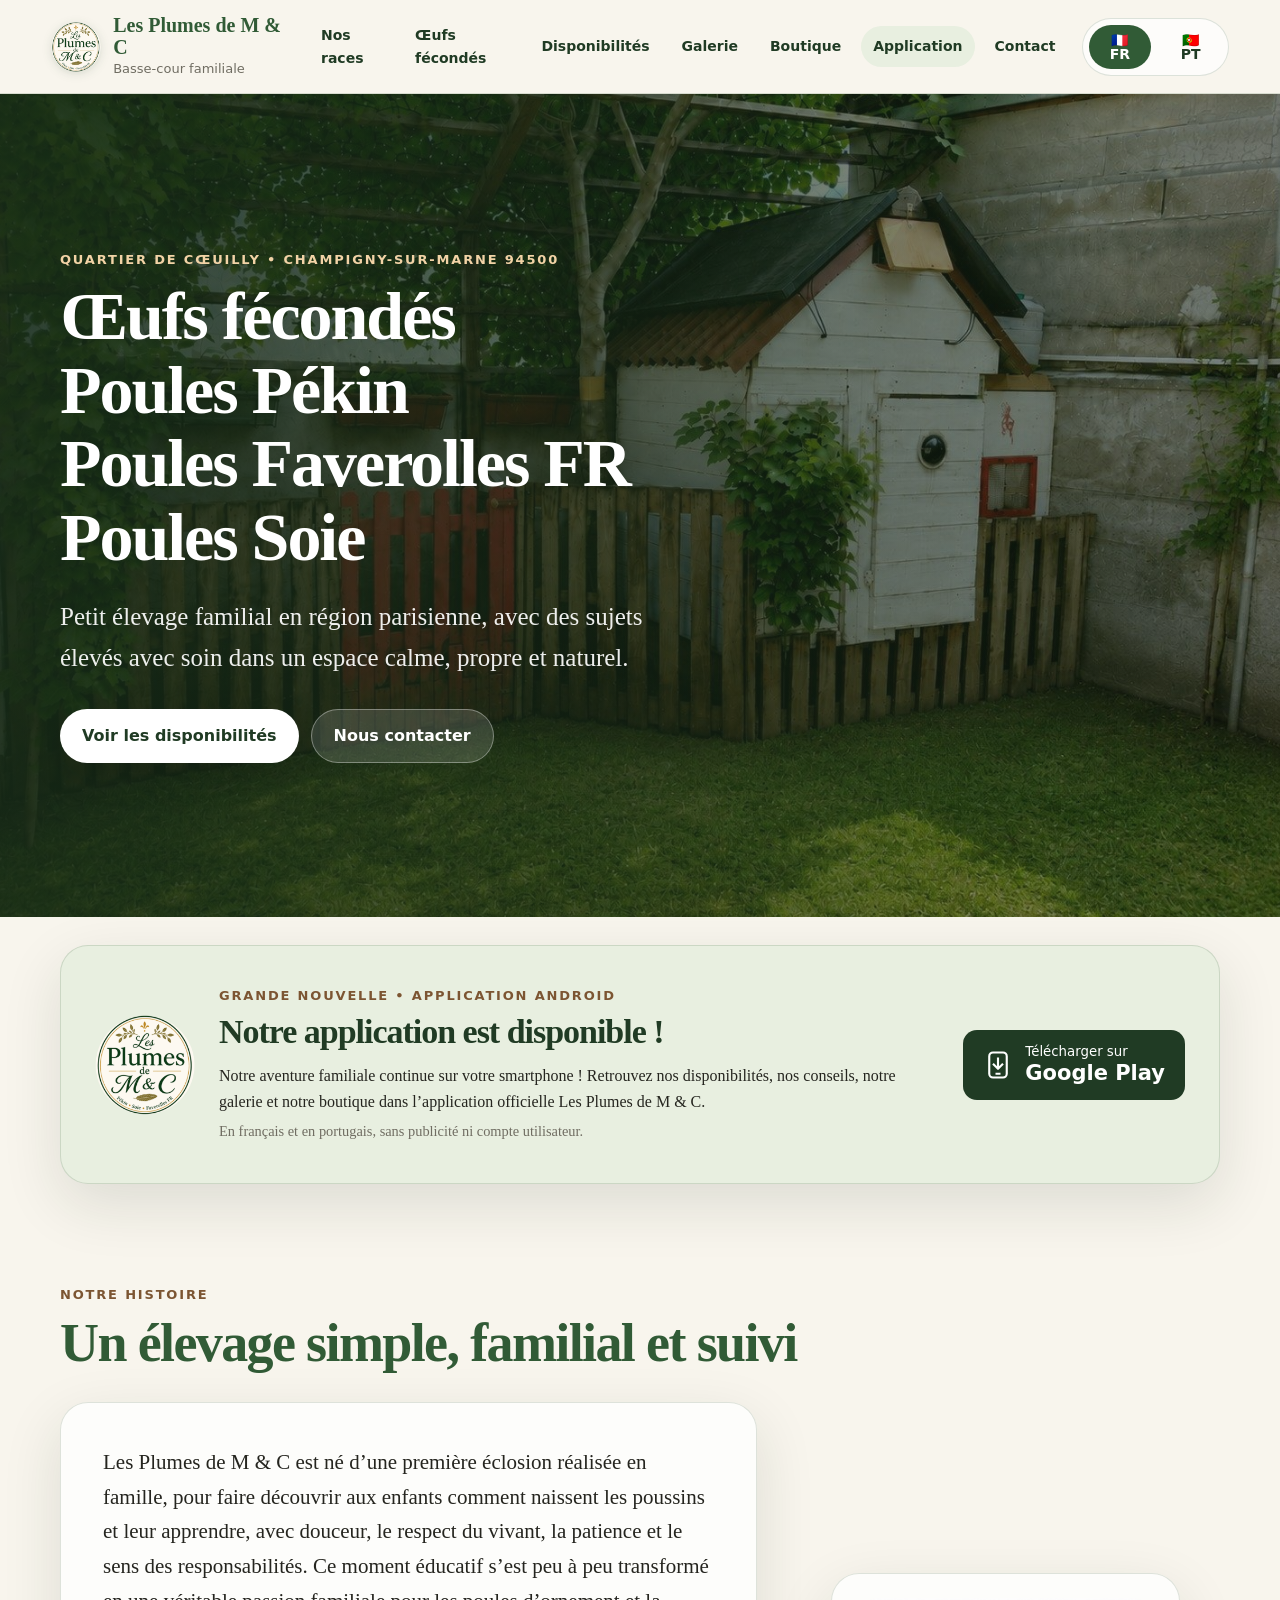
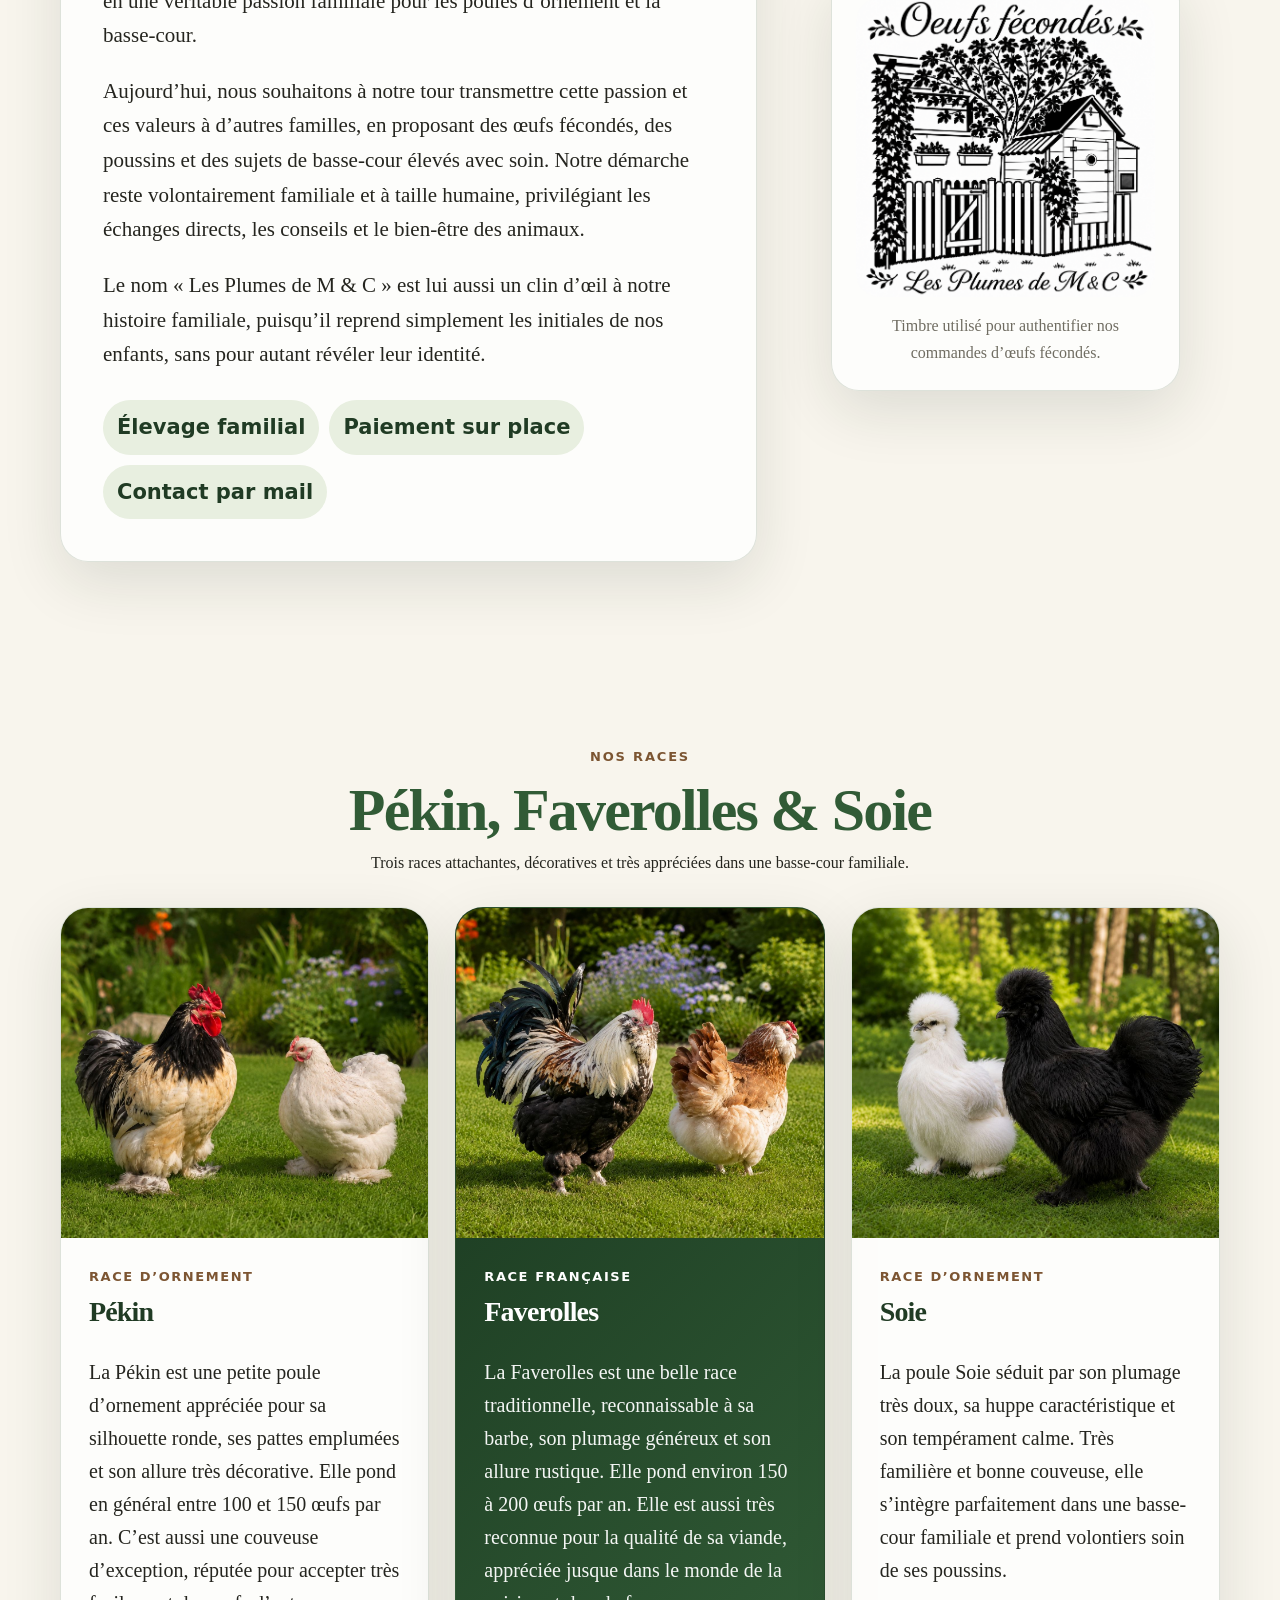
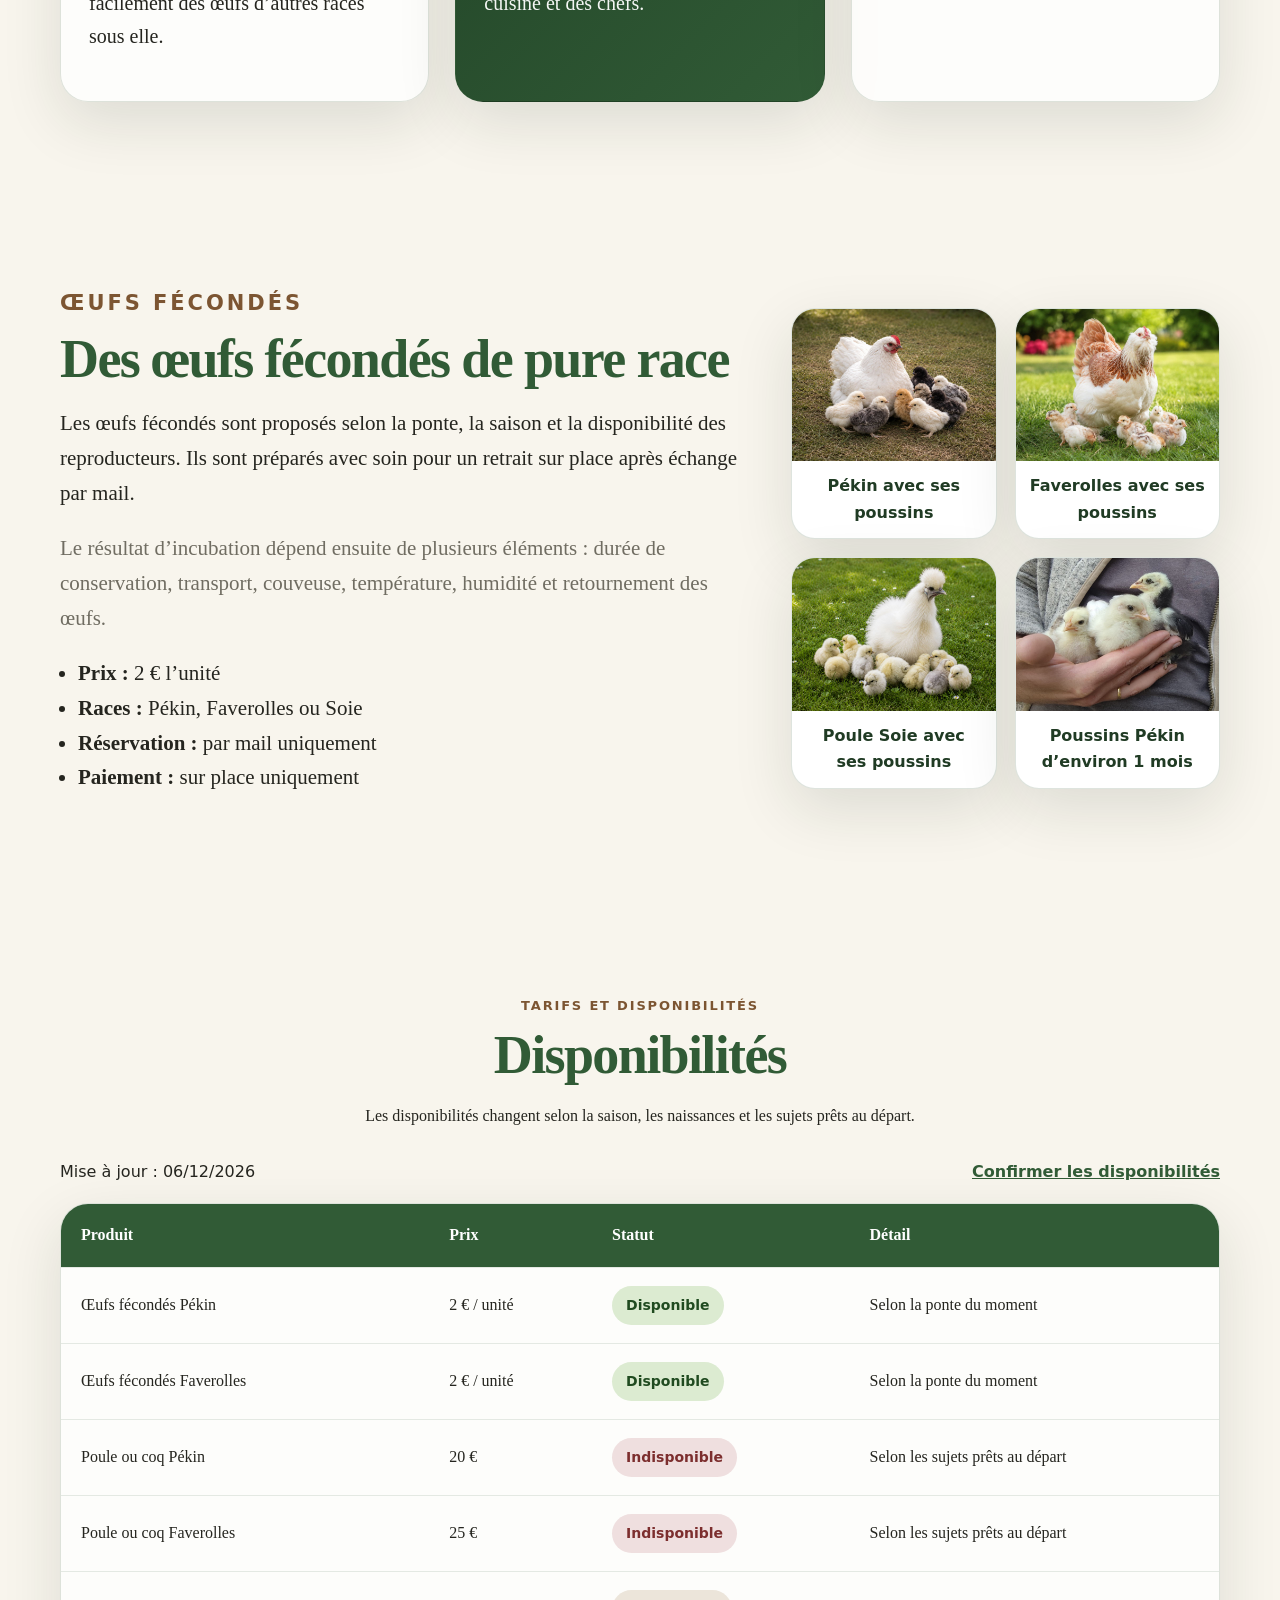
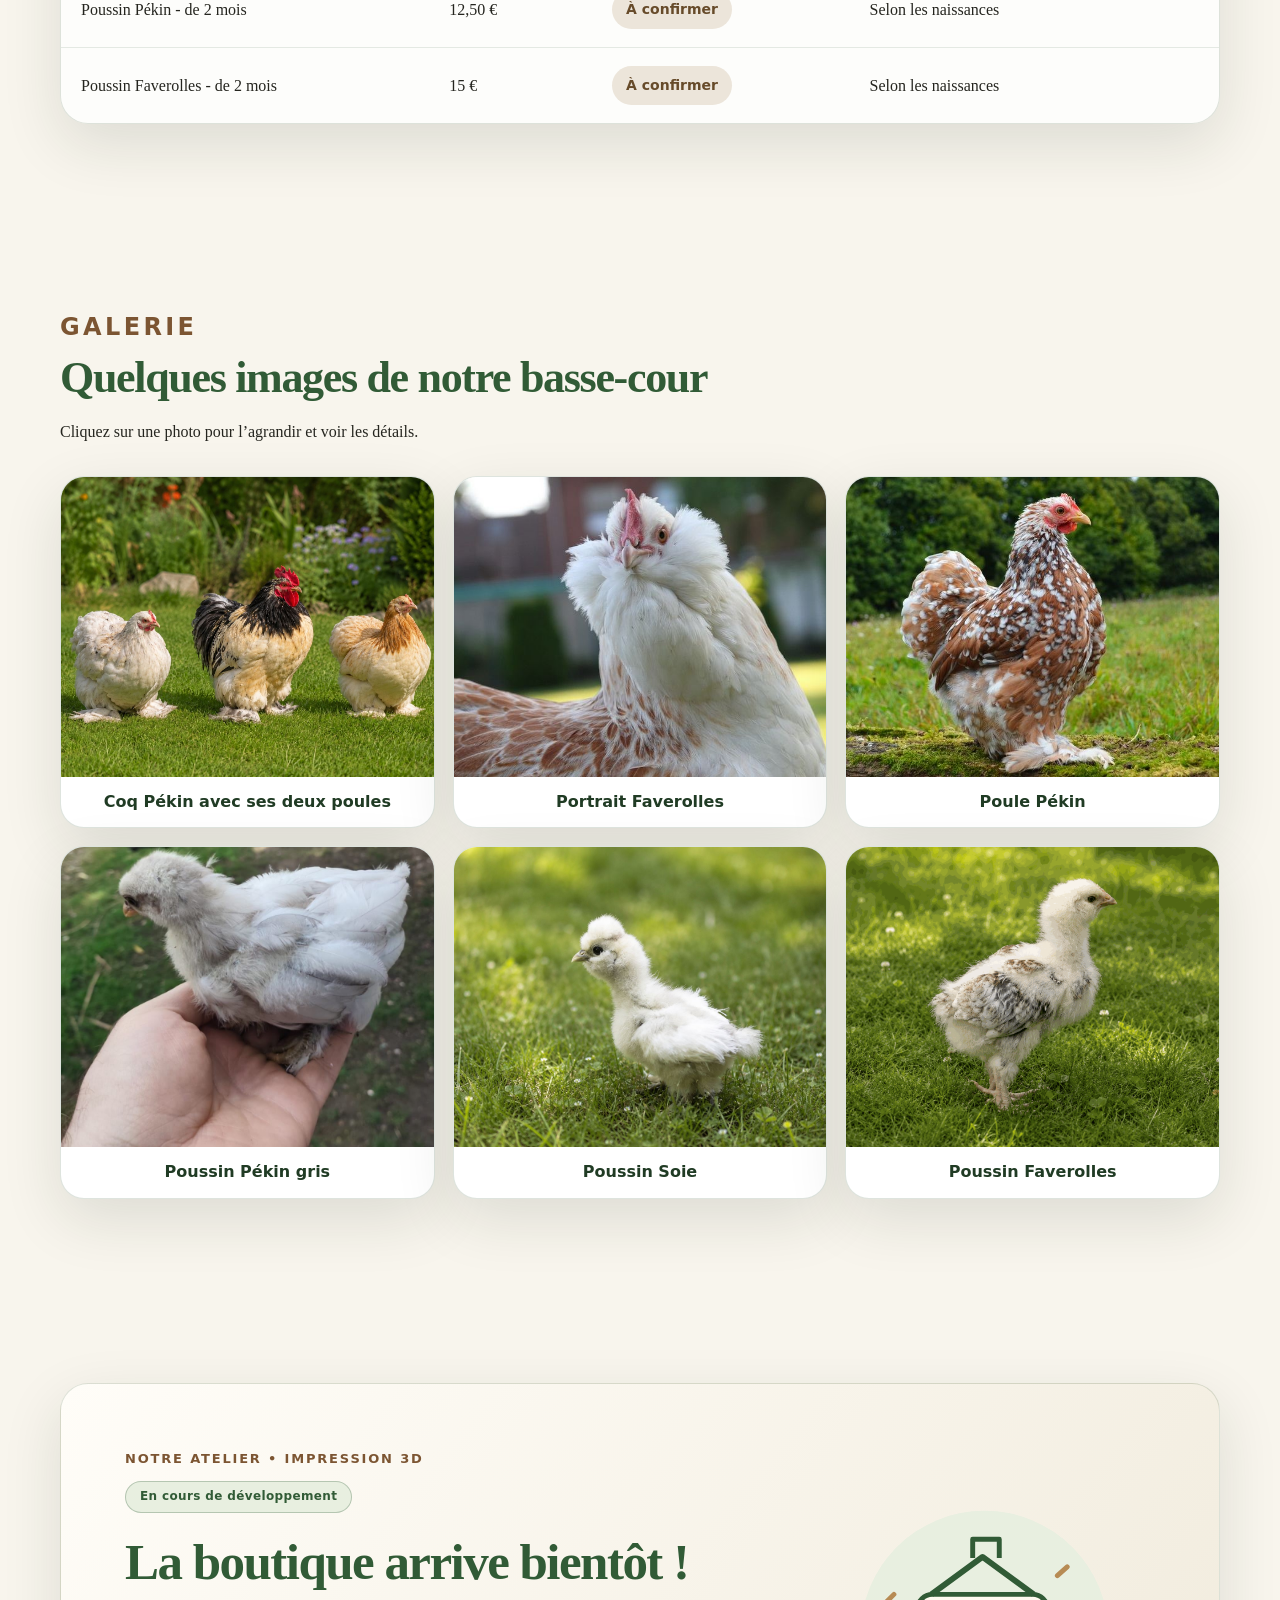
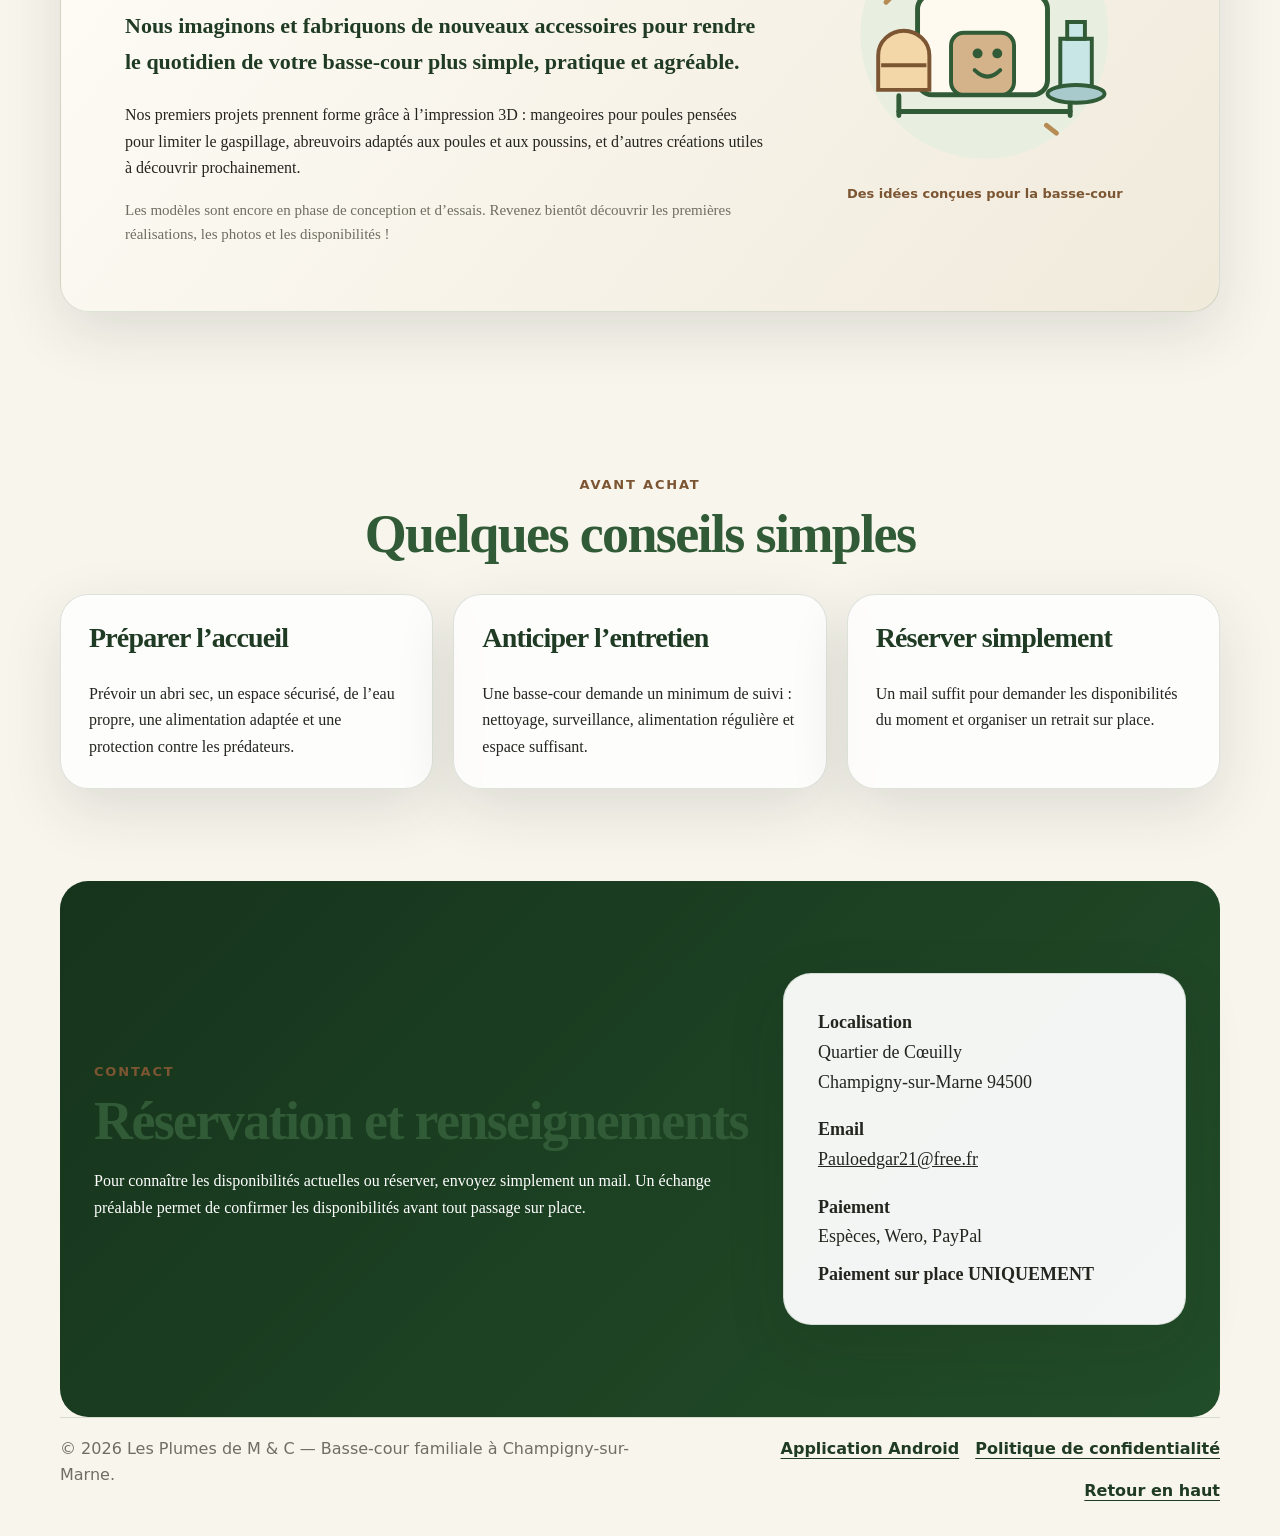
==== commit 9230b6ba: "ajout lien vers application android" ====
--- a/index.html
+++ b/index.html
@@ -34,6 +34,7 @@
         <a href="#disponibilites" data-i18n="nav.availability">Disponibilités</a>
         <a href="#galerie" data-i18n="nav.gallery">Galerie</a>
         <a href="#boutique" data-i18n="nav.shop">Boutique</a>
+        <a class="app-nav-link" href="#application" data-i18n="nav.app">Application</a>
         <a href="#contact" data-i18n="nav.contact">Contact</a>
       </nav>
 
@@ -63,6 +64,22 @@
           <a class="button" href="#disponibilites" data-i18n="hero.button1">Voir les disponibilités</a>
           <a class="button button-light contact-mail-link" href="mailto:Pauloedgar21@free.fr?subject=Demande%20de%20renseignements%20-%20Les%20Plumes%20de%20M%20%26%20C" data-i18n="hero.button2">Nous contacter</a>
         </div>
+      </div>
+    </section>
+
+    <section id="application" class="app-announcement" aria-labelledby="app-heading">
+      <div class="app-announcement-card">
+        <img class="app-brand-icon" src="assets/img/logo-principal.png" alt="" width="100" height="100" loading="lazy">
+        <div class="app-announcement-copy">
+          <p class="eyebrow" data-i18n="app.eyebrow">Grande nouvelle • Application Android</p>
+          <h2 id="app-heading" data-i18n="app.heading">Notre application est disponible !</h2>
+          <p data-i18n="app.description">Notre aventure familiale continue sur votre smartphone ! Retrouvez nos disponibilités, nos conseils, notre galerie et notre boutique dans l’application officielle Les Plumes de M &amp; C.</p>
+          <p class="app-note" data-i18n="app.note">En français et en portugais, sans publicité ni compte utilisateur.</p>
+        </div>
+        <a class="app-download" href="https://play.google.com/store/apps/details?id=fr.lesplumesdemetc.app" target="_blank" rel="noopener noreferrer">
+          <svg aria-hidden="true" viewBox="0 0 24 24" width="30" height="30" fill="none" stroke="currentColor" stroke-width="1.7" stroke-linejoin="round"><rect x="5" y="2" width="14" height="20" rx="3"/><path d="M12 6v9m-4-4 4 4 4-4M10 19h4"/></svg>
+          <span><small data-i18n="app.download">Télécharger sur</small><strong>Google Play</strong></span>
+        </a>
       </div>
     </section>
 
@@ -295,6 +312,7 @@
   <footer class="site-footer">
     <p id="footer-text">© <span id="year"></span> Les Plumes de M & C — Basse-cour familiale à Champigny-sur-Marne.</p>
     <nav class="footer-links" aria-label="Informations légales">
+      <a href="https://play.google.com/store/apps/details?id=fr.lesplumesdemetc.app" target="_blank" rel="noopener noreferrer" data-i18n="footer.app">Application Android</a>
       <a href="politique-confidentialite.html" data-i18n="footer.privacy">Politique de confidentialité</a>
       <a href="#accueil" data-i18n="footer.backToTop">Retour en haut</a>
     </nav>
--- a/style.css
+++ b/style.css
@@ -718,3 +718,29 @@
   .shop-panel { grid-template-columns: minmax(0, 1fr); }
   .shop-illustration svg { max-width: 230px; }
 }
+
+
+/* Application Android — annonce bilingue */
+#application { scroll-margin-top: 120px; }
+.app-announcement { padding: 28px 20px 8px; }
+.app-announcement-card { width: min(var(--max), 100%); margin: auto; display: grid; grid-template-columns: 100px minmax(0, 1fr) auto; align-items: center; gap: 24px; padding: clamp(20px, 3vw, 34px); background: var(--green-soft); border: 1px solid var(--border); border-radius: var(--radius); box-shadow: var(--shadow); }
+.app-brand-icon { width: 100px; height: 100px; object-fit: contain; border-radius: 20px; }
+.app-announcement-copy h2 { color: var(--green-dark); font-size: clamp(24px, 3vw, 34px); line-height: 1.2; margin: 5px 0 10px; }
+.app-announcement-copy p { margin: 5px 0; }
+.app-note { color: var(--muted); font-size: .9rem; }
+.app-download { display: inline-flex; gap: 12px; align-items: center; justify-content: center; background: var(--green-dark); color: white; border-radius: 14px; padding: 13px 20px; text-decoration: none; font-family: system-ui, sans-serif; transition: background .2s; white-space: nowrap; }
+.app-download small, .app-download strong { display: block; line-height: 1.3; }
+.app-download strong { font-size: 21px; }
+.app-download:hover { background: var(--green); }
+.app-download:focus-visible { outline: 3px solid var(--brown); outline-offset: 4px; }
+.site-nav .app-nav-link { background: var(--green-soft); color: var(--green-dark); }
+@media (min-width: 981px) and (max-width: 1250px) {
+  .site-nav { gap: 2px; flex-wrap: wrap; justify-content: flex-end; }
+  .site-nav a { padding: 7px 8px; }
+  .brand { flex-shrink: 0; }
+}
+@media (max-width: 760px) {
+  .app-announcement-card { grid-template-columns: 1fr; text-align: center; gap: 14px; justify-items: center; }
+  .app-download { width: min(100%, 270px); }
+  #application { scroll-margin-top: 150px; }
+}
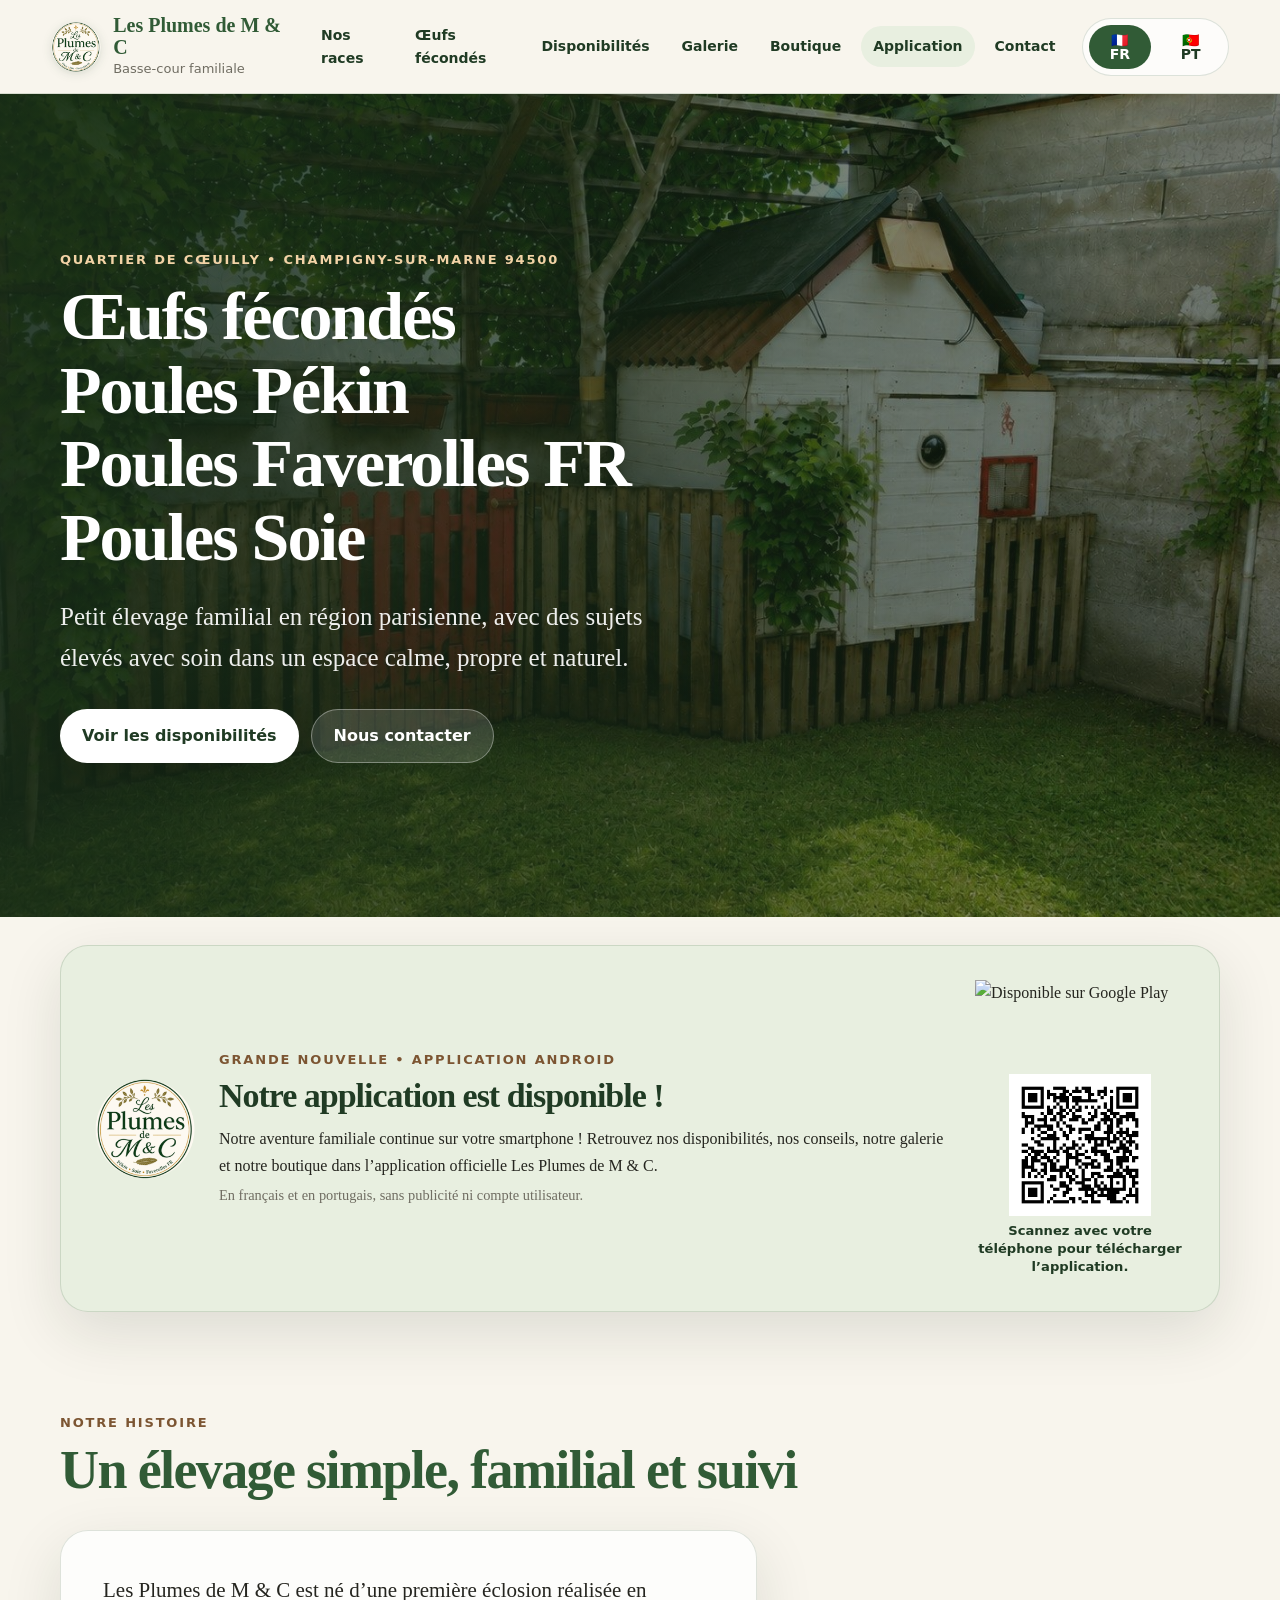
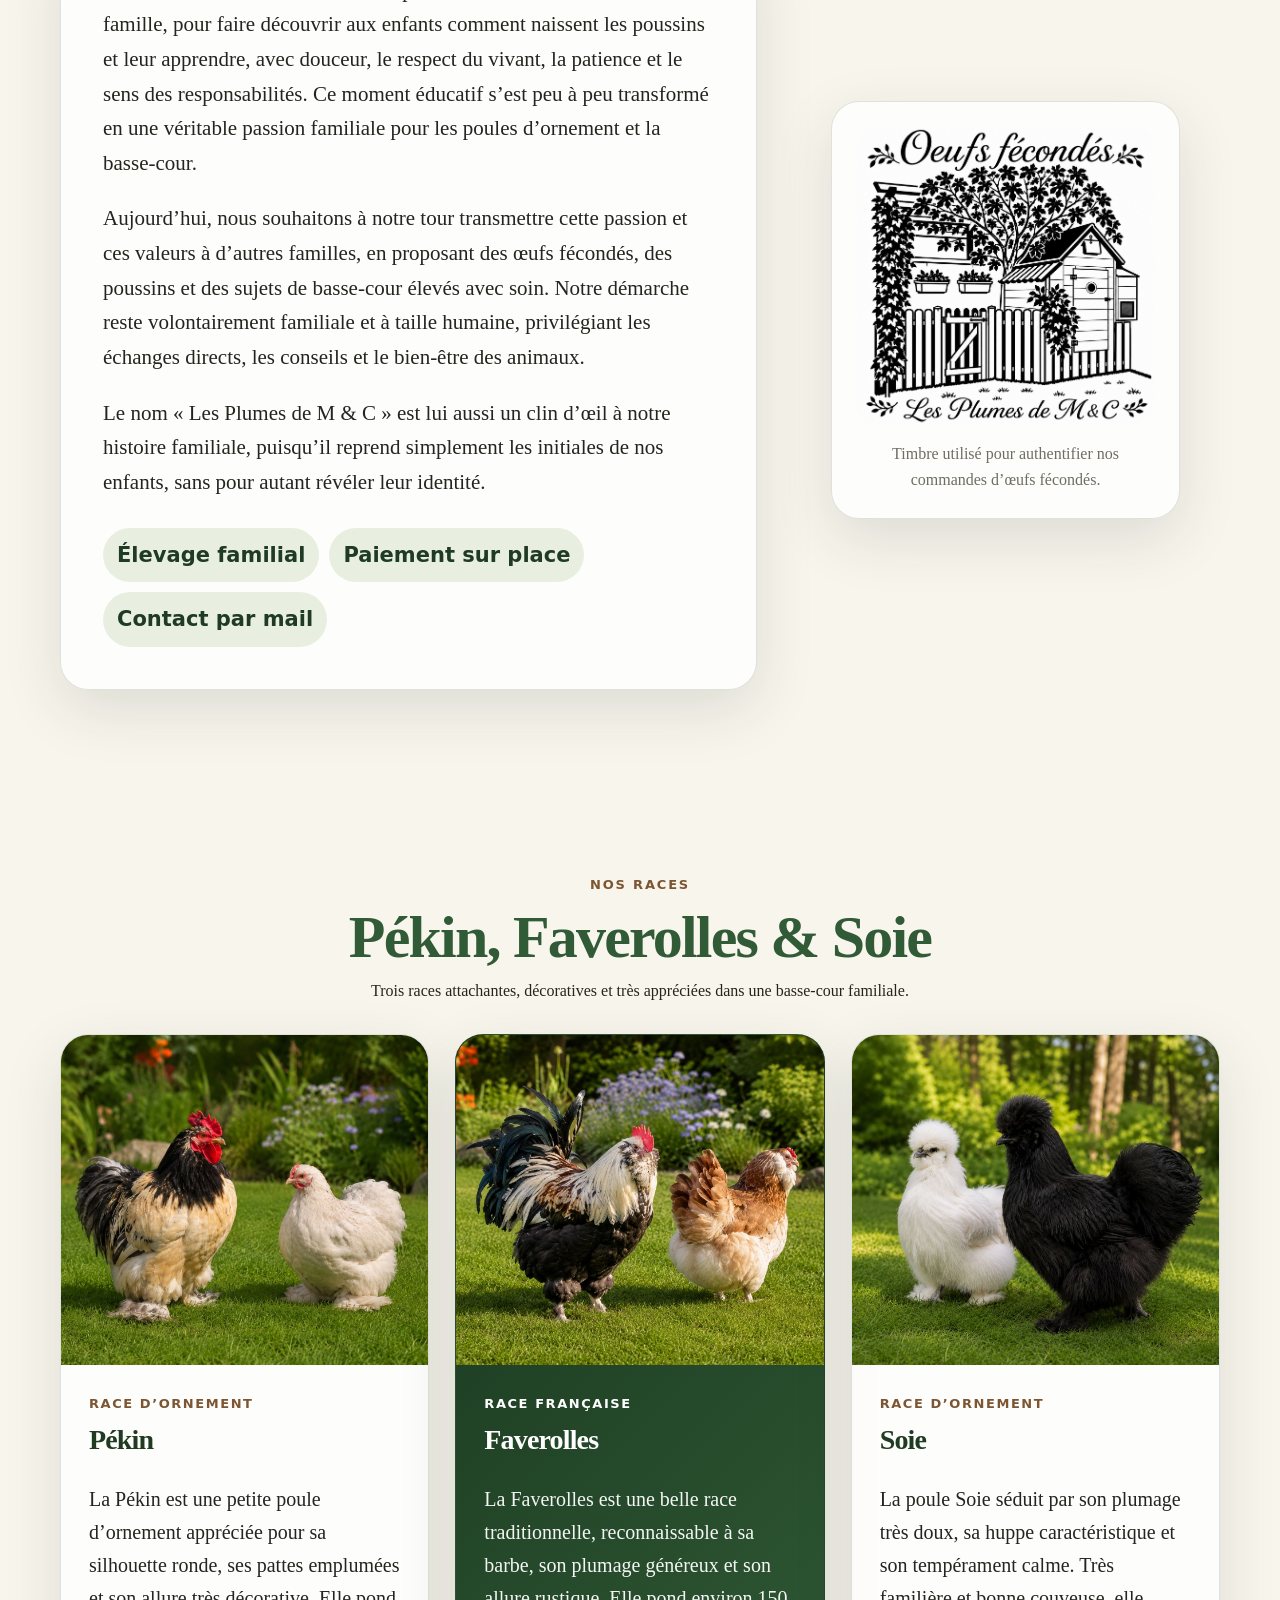
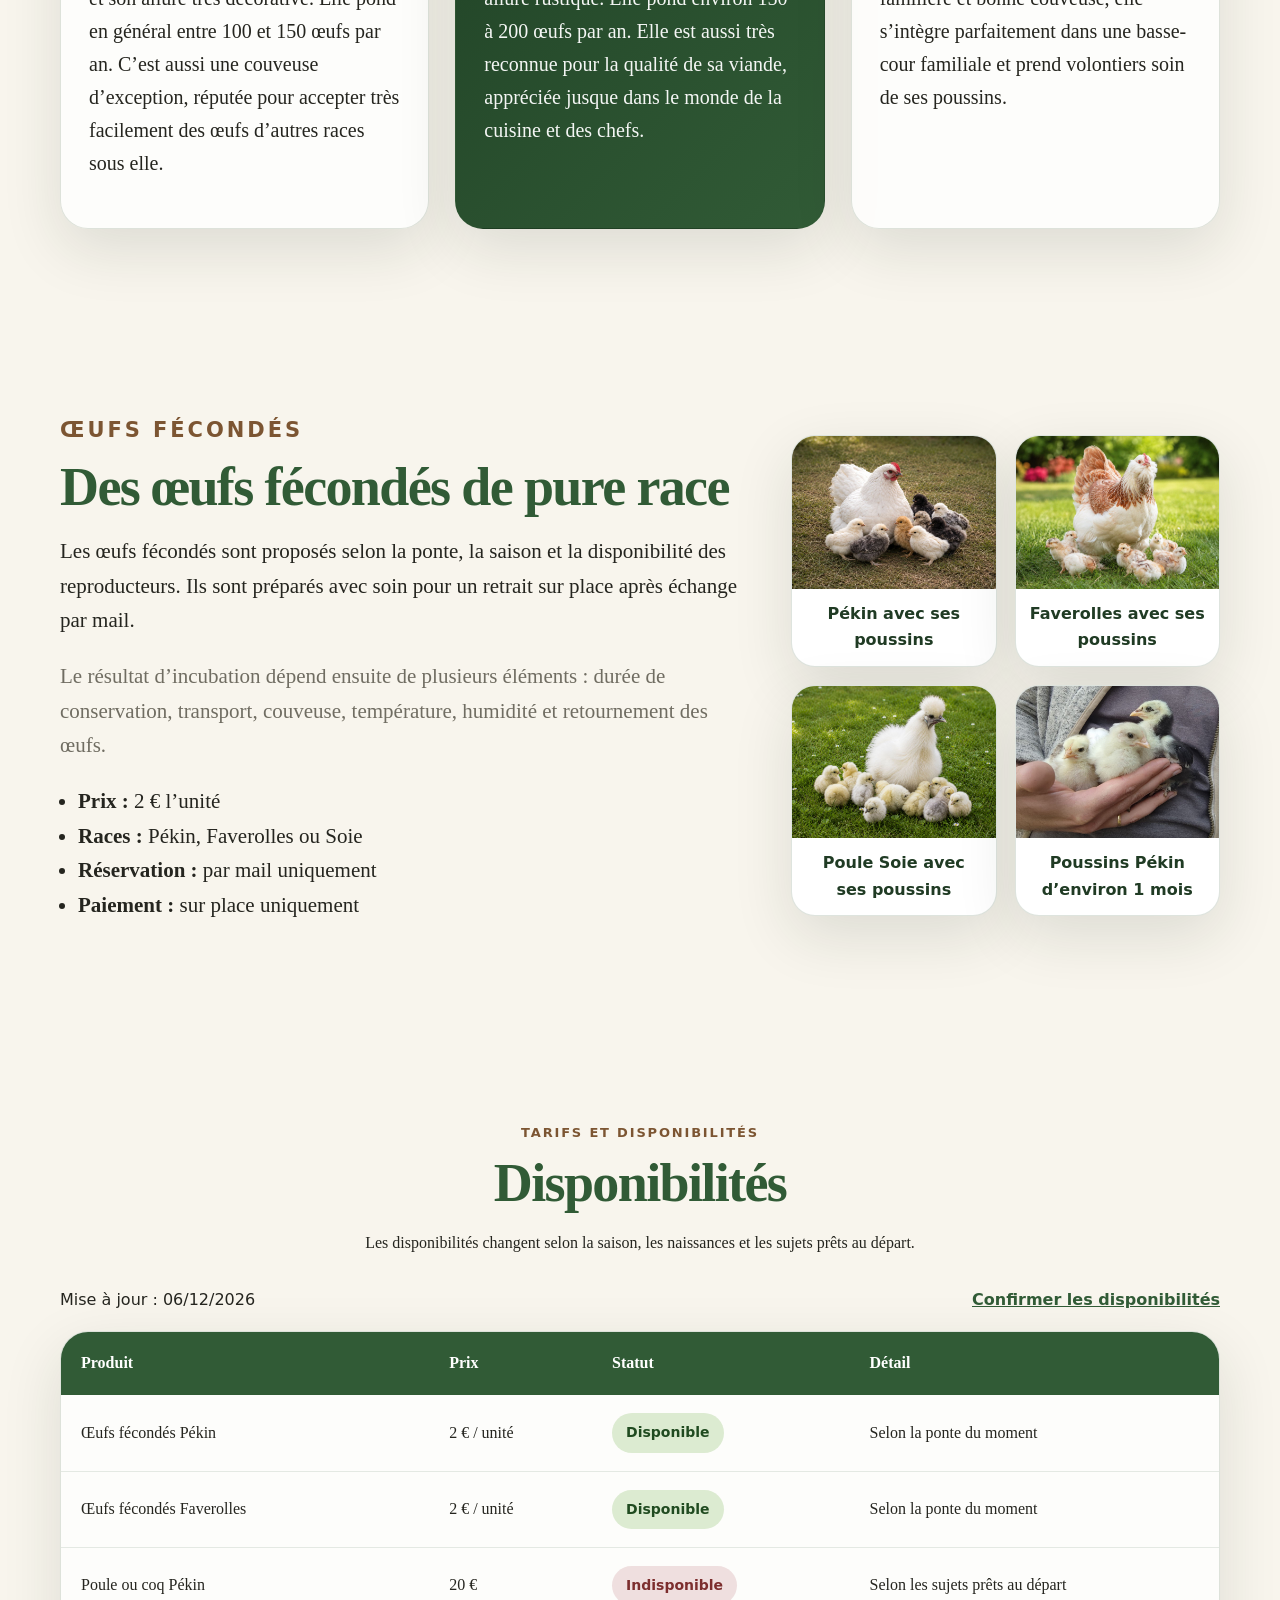
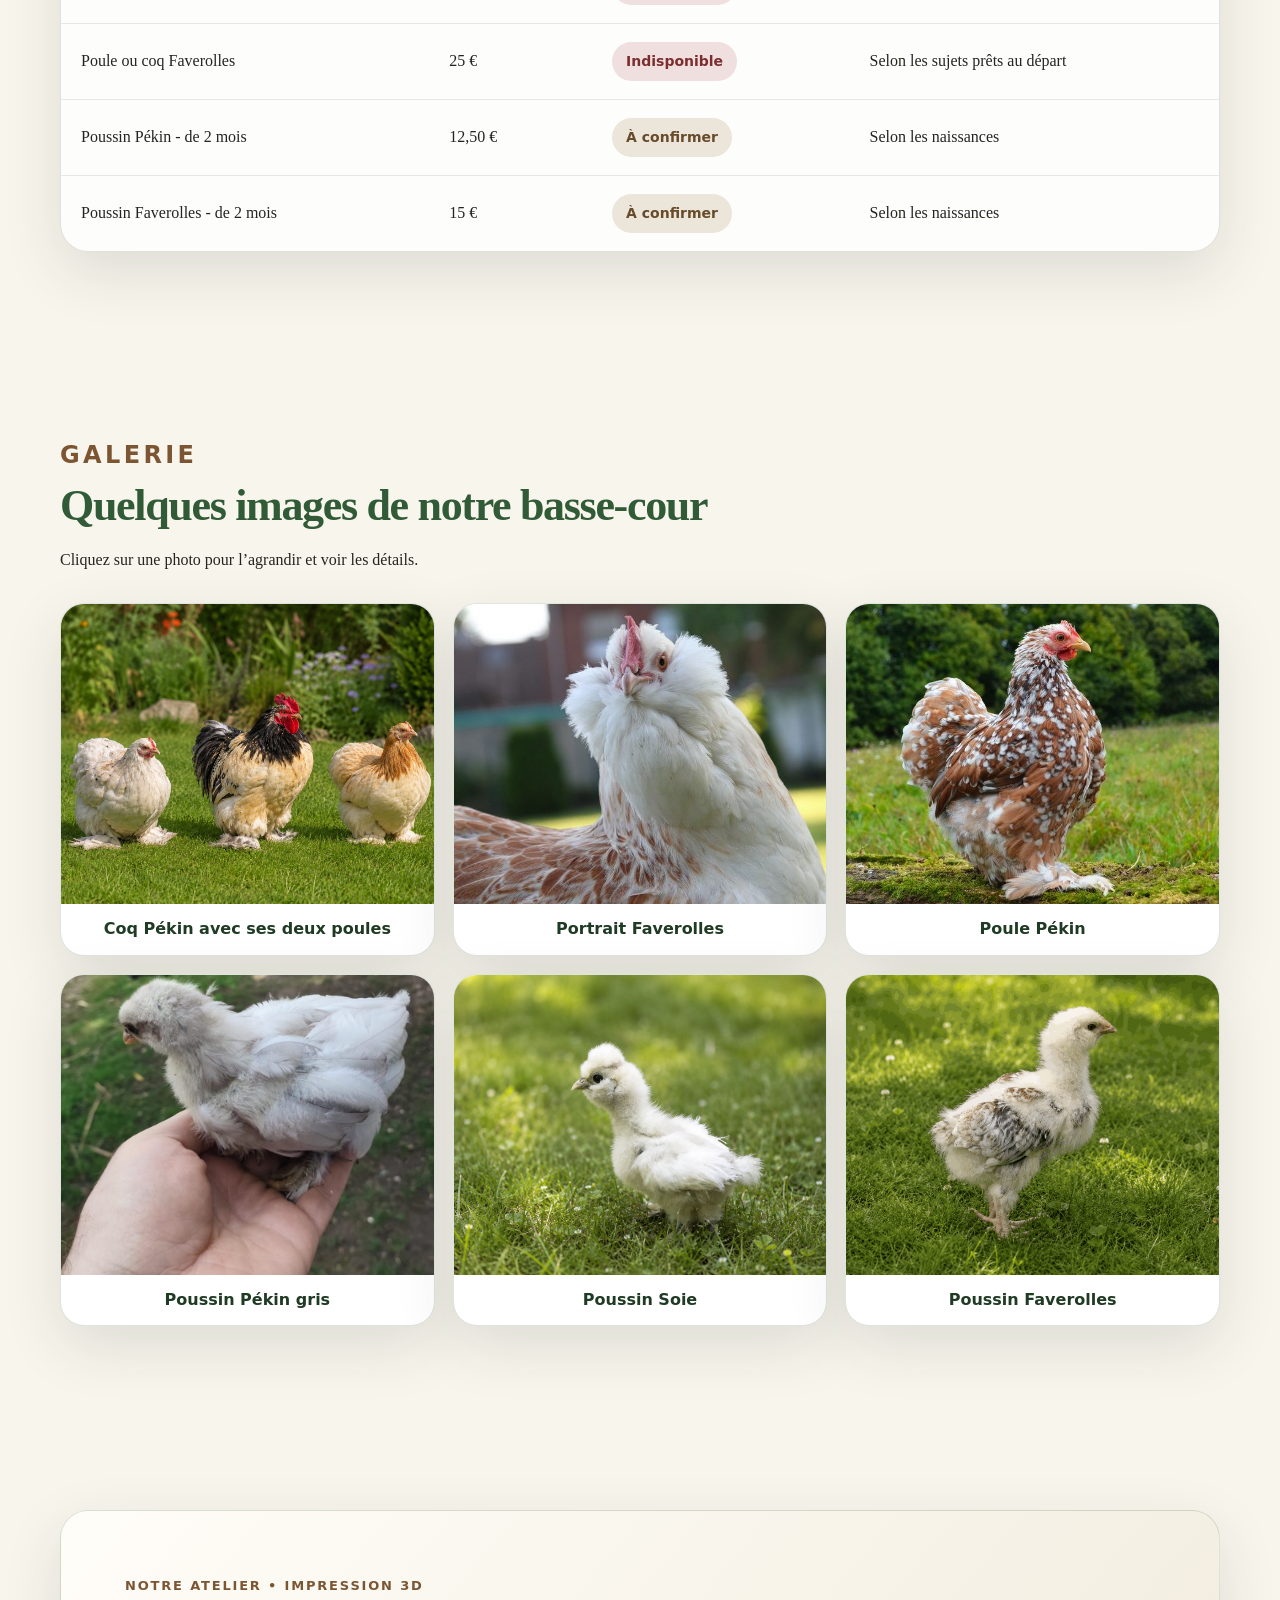
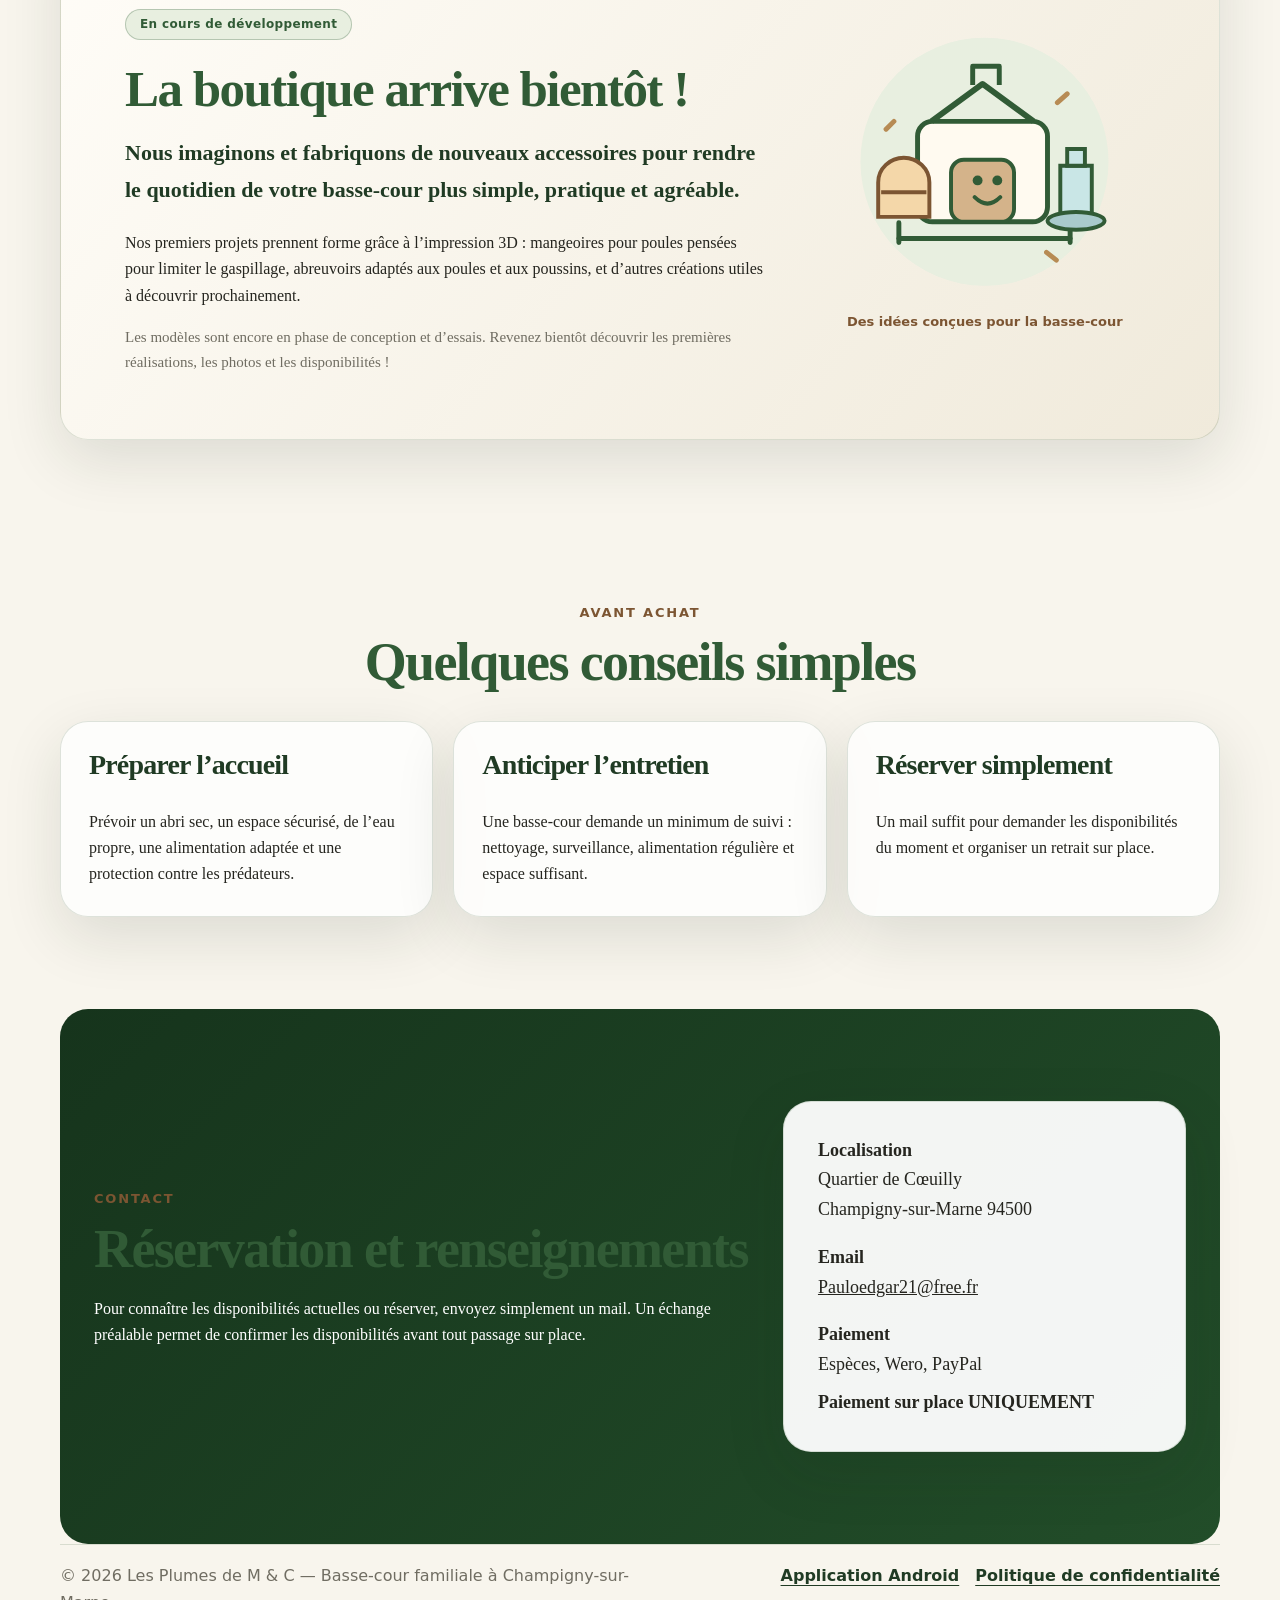
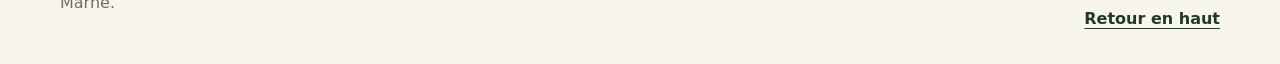
==== commit f8b10e4d: "ajout QR code" ====
--- a/index.html
+++ b/index.html
@@ -76,10 +76,17 @@
           <p data-i18n="app.description">Notre aventure familiale continue sur votre smartphone ! Retrouvez nos disponibilités, nos conseils, notre galerie et notre boutique dans l’application officielle Les Plumes de M &amp; C.</p>
           <p class="app-note" data-i18n="app.note">En français et en portugais, sans publicité ni compte utilisateur.</p>
         </div>
-        <a class="app-download" href="https://play.google.com/store/apps/details?id=fr.lesplumesdemetc.app" target="_blank" rel="noopener noreferrer">
-          <svg aria-hidden="true" viewBox="0 0 24 24" width="30" height="30" fill="none" stroke="currentColor" stroke-width="1.7" stroke-linejoin="round"><rect x="5" y="2" width="14" height="20" rx="3"/><path d="M12 6v9m-4-4 4 4 4-4M10 19h4"/></svg>
-          <span><small data-i18n="app.download">Télécharger sur</small><strong>Google Play</strong></span>
-        </a>
+        <div class="app-install-actions">
+          <a class="app-download" href="https://play.google.com/store/apps/details?id=fr.lesplumesdemetc.app&amp;hl=fr" target="_blank" rel="noopener noreferrer">
+            <img class="app-play-badge" src="https://play.google.com/intl/en_us/badges/static/images/badges/fr_badge_web_generic.png" width="646" height="250" alt="Disponible sur Google Play">
+          </a>
+          <div class="app-qr-panel">
+            <a class="app-download app-qr-link" href="https://play.google.com/store/apps/details?id=fr.lesplumesdemetc.app&amp;hl=fr" target="_blank" rel="noopener noreferrer">
+              <img class="app-qr-image" src="assets/img/qr-google-play.png" width="720" height="720" alt="QR code vers la page Google Play de notre application">
+            </a>
+            <p data-i18n="app.scan">Scannez avec votre téléphone pour télécharger l’application.</p>
+          </div>
+        </div>
       </div>
     </section>
 
--- a/style.css
+++ b/style.css
@@ -728,11 +728,14 @@
 .app-announcement-copy h2 { color: var(--green-dark); font-size: clamp(24px, 3vw, 34px); line-height: 1.2; margin: 5px 0 10px; }
 .app-announcement-copy p { margin: 5px 0; }
 .app-note { color: var(--muted); font-size: .9rem; }
-.app-download { display: inline-flex; gap: 12px; align-items: center; justify-content: center; background: var(--green-dark); color: white; border-radius: 14px; padding: 13px 20px; text-decoration: none; font-family: system-ui, sans-serif; transition: background .2s; white-space: nowrap; }
-.app-download small, .app-download strong { display: block; line-height: 1.3; }
-.app-download strong { font-size: 21px; }
-.app-download:hover { background: var(--green); }
+/* Badge Google Play fourni par Google, sans modification graphique. */
+.app-install-actions { display: grid; justify-items: center; gap: 12px; width: min(100%, 230px); }
+.app-download { display: block; width: fit-content; max-width: 100%; text-decoration: none; }
+.app-play-badge { width: 210px; max-width: 100%; height: auto; }
 .app-download:focus-visible { outline: 3px solid var(--brown); outline-offset: 4px; }
+.app-qr-panel { display: grid; justify-items: center; gap: 6px; text-align: center; }
+.app-qr-image { width: 142px; height: auto; background: #fff; border-radius: 0; }
+.app-qr-panel p { max-width: 210px; margin: 0; color: var(--green-dark); font: 600 .82rem/1.4 system-ui, sans-serif; }
 .site-nav .app-nav-link { background: var(--green-soft); color: var(--green-dark); }
 @media (min-width: 981px) and (max-width: 1250px) {
   .site-nav { gap: 2px; flex-wrap: wrap; justify-content: flex-end; }
@@ -741,6 +744,6 @@
 }
 @media (max-width: 760px) {
   .app-announcement-card { grid-template-columns: 1fr; text-align: center; gap: 14px; justify-items: center; }
-  .app-download { width: min(100%, 270px); }
+  .app-install-actions { width: min(100%, 230px); }
   #application { scroll-margin-top: 150px; }
 }
